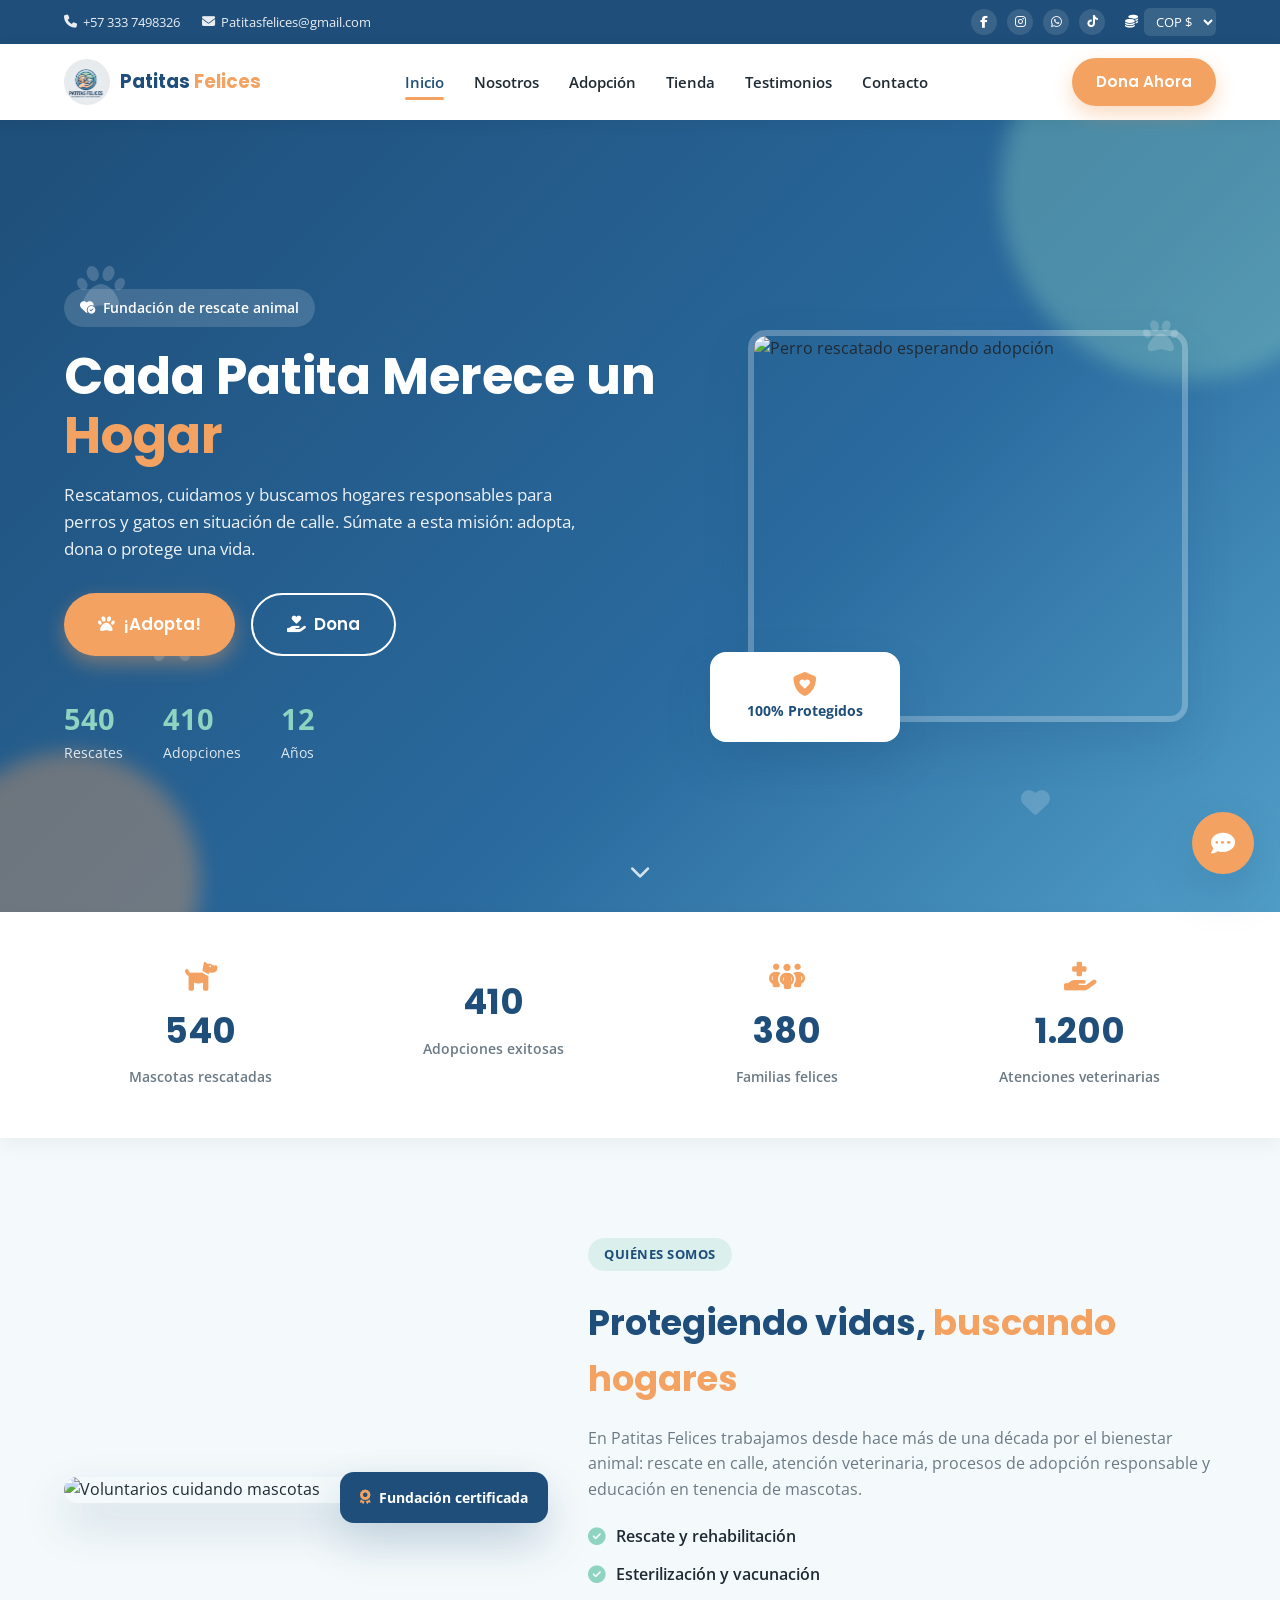
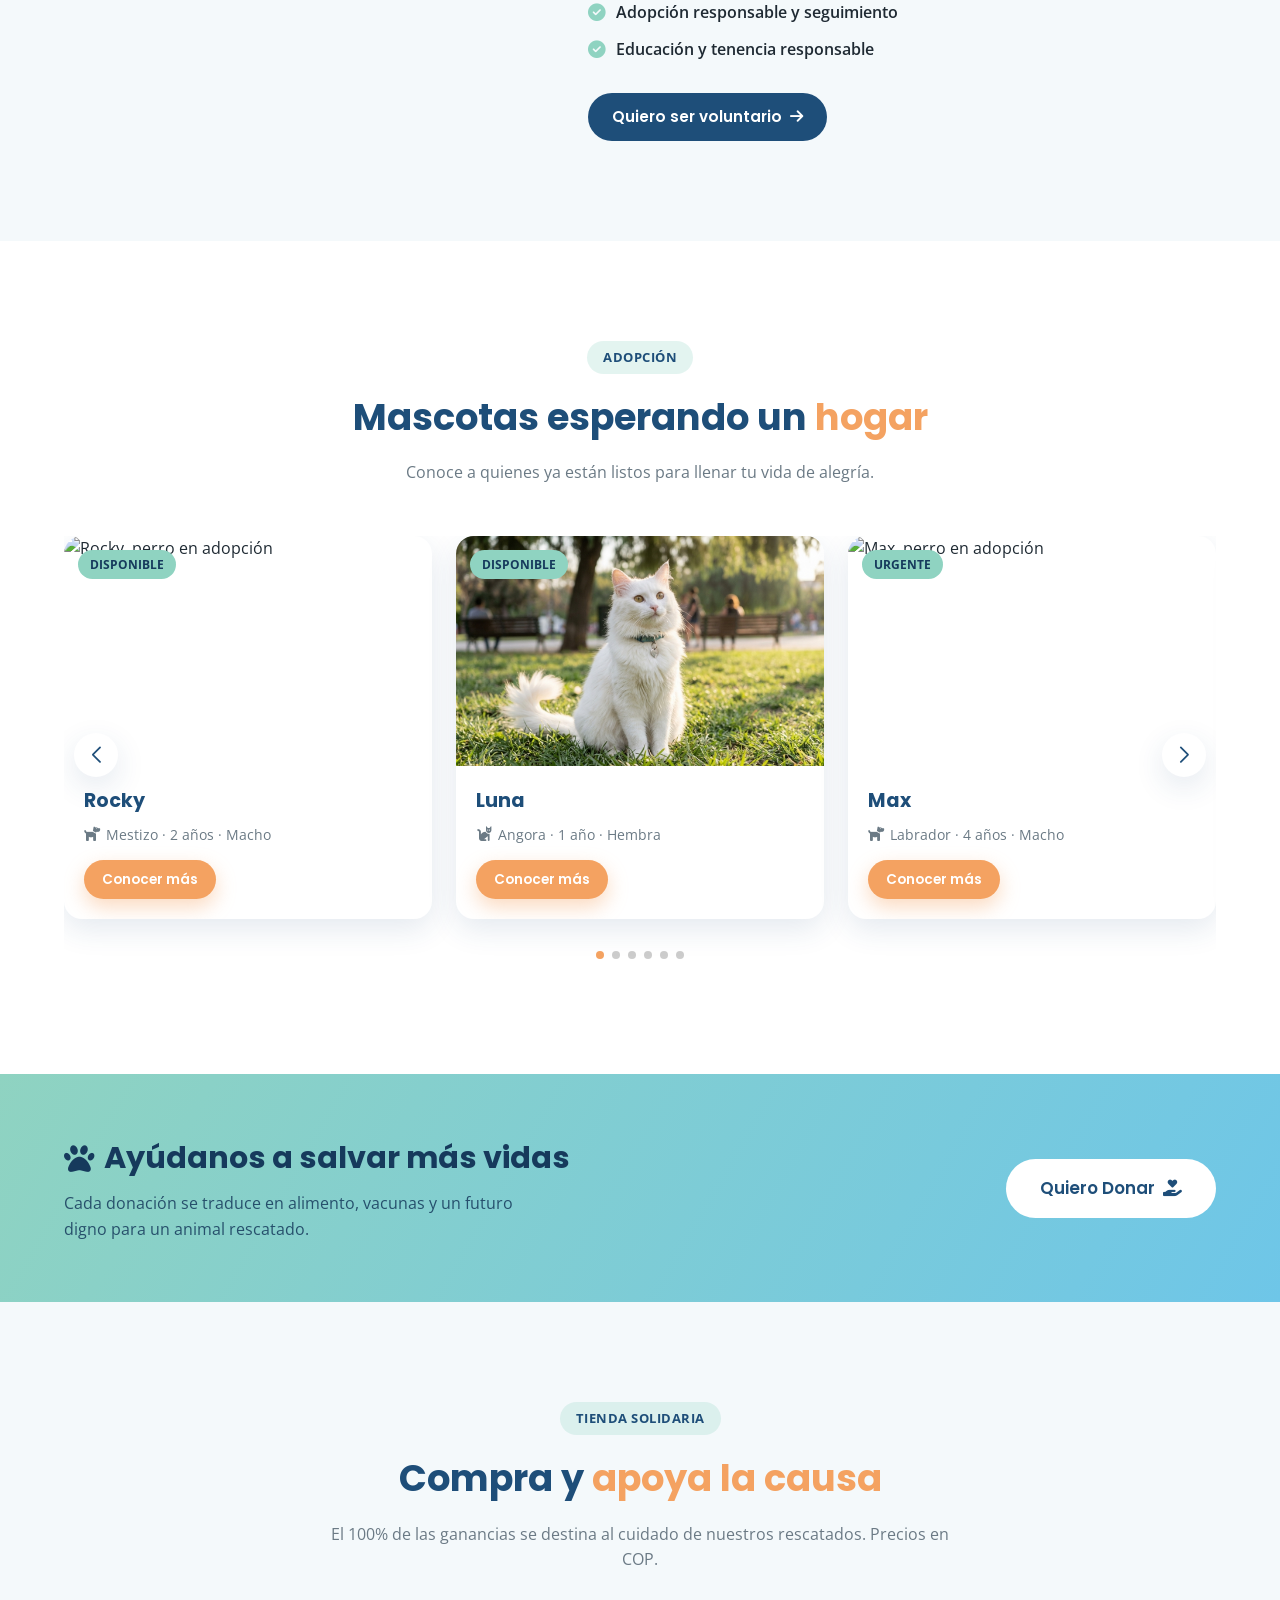
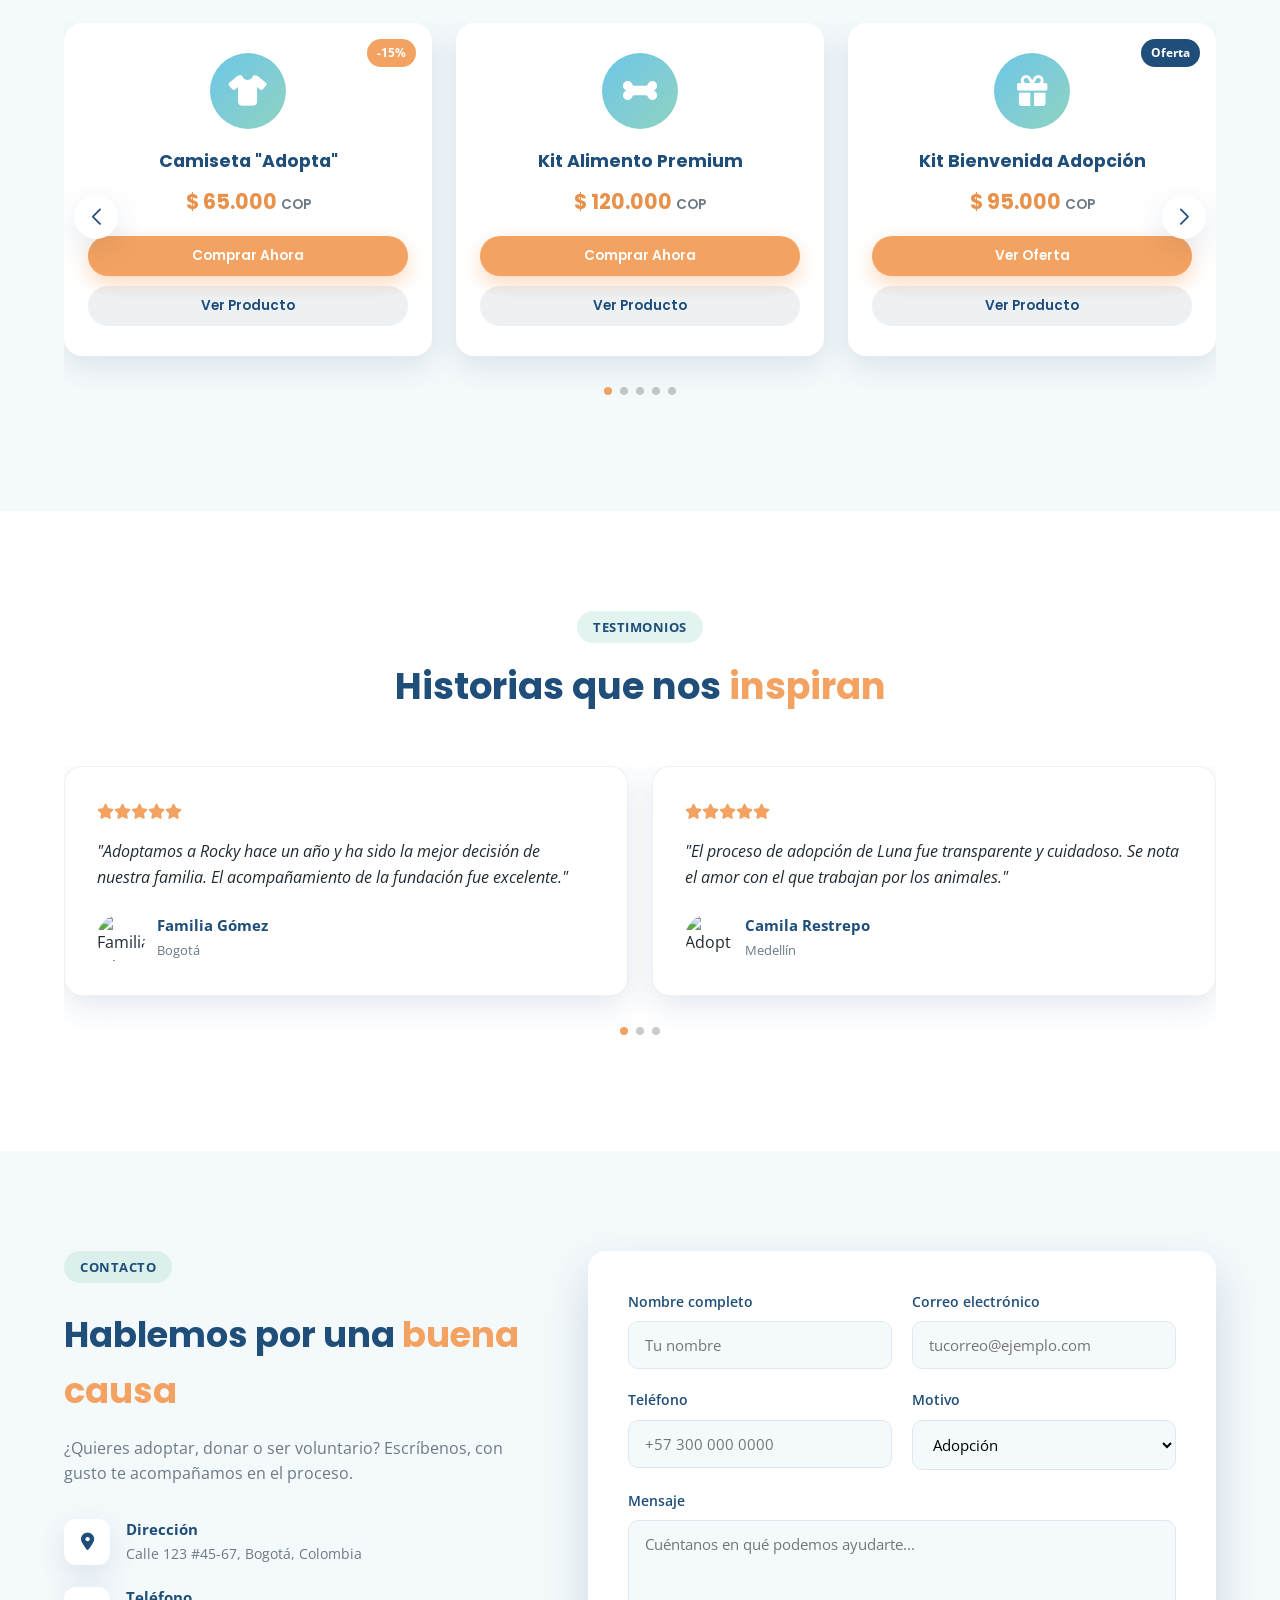
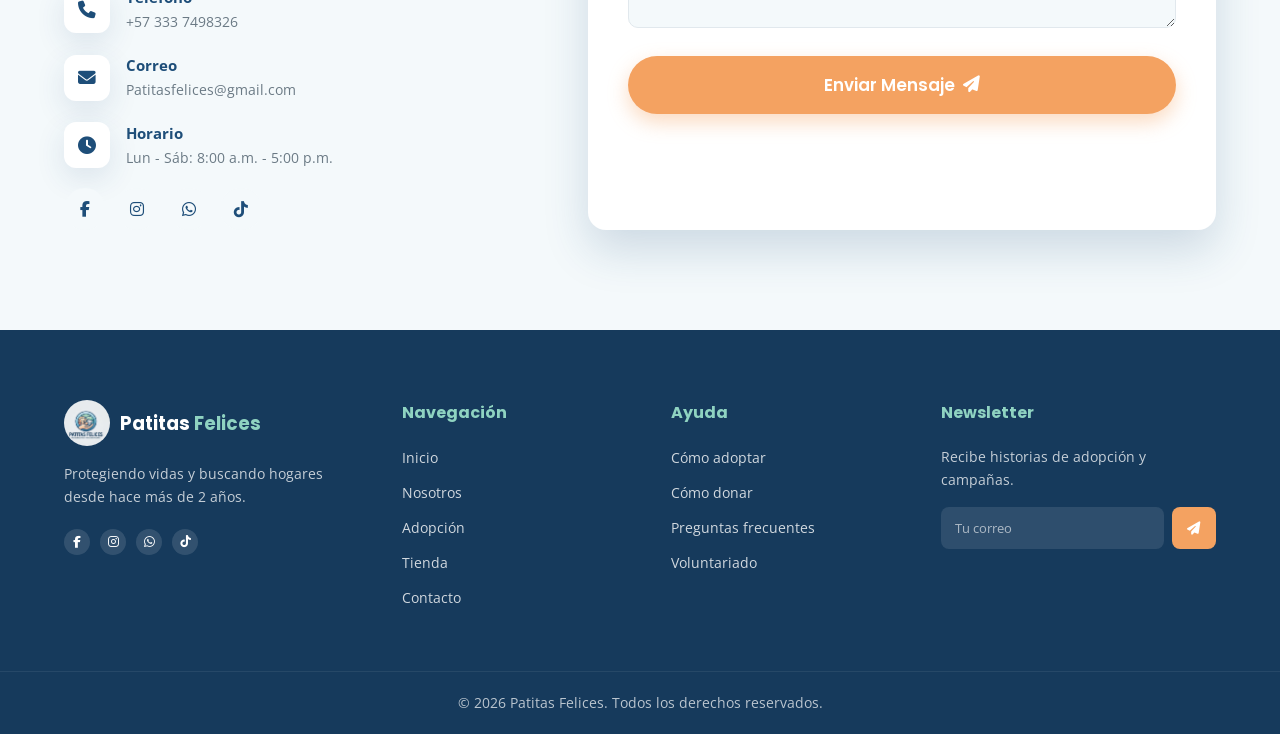
==== index.html @ 8d184034 "Arreglos index" ====
<!DOCTYPE html>
<html lang="es">
<head>
<meta charset="UTF-8">
<meta name="viewport" content="width=device-width, initial-scale=1.0">
<title>Patitas Felices | Protegiendo vidas y buscando hogares</title>
<meta name="description" content="Patitas Felices - Fundación de rescate y adopción de mascotas. Adopta, dona y apoya nuestra tienda solidaria.">
<meta name="theme-color" content="#1E4E79">
<link rel="icon" href="logo.jpg" type="image/jpeg">
<link rel="apple-touch-icon" href="logo.jpg">

<!-- Google Fonts -->
<link rel="preconnect" href="https://fonts.googleapis.com">
<link href="https://fonts.googleapis.com/css2?family=Poppins:wght@400;500;600;700;800&family=Open+Sans:wght@400;500;600;700&display=swap" rel="stylesheet">

<!-- Font Awesome (icons instead of emojis) -->
<link rel="stylesheet" href="https://cdnjs.cloudflare.com/ajax/libs/font-awesome/6.5.1/css/all.min.css">

<!-- AOS (scroll animations) -->
<link rel="stylesheet" href="https://cdnjs.cloudflare.com/ajax/libs/aos/2.3.4/aos.css">

<!-- Swiper (sliders) -->
<link rel="stylesheet" href="https://cdn.jsdelivr.net/npm/swiper@11/swiper-bundle.min.css">

<link rel="stylesheet" href="css/style.css">
</head>
<body>

<!-- Preloader -->
<div id="preloader">
  <div class="preloader-paw"><i class="fa-solid fa-paw"></i></div>
</div>

<!-- Top utility bar -->
<div class="topbar">
  <div class="container topbar-inner">
    <div class="topbar-contact">
      <a href="tel:+573001234567"><i class="fa-solid fa-phone"></i> +57 333 7498326</a>
      <a href="mailto:Patitasfelices@gmail.com"><i class="fa-solid fa-envelope"></i> Patitasfelices@gmail.com</a>
    </div>
    <div class="topbar-right">
      <div class="social-icons">
        <a href="#" aria-label="Facebook"><i class="fa-brands fa-facebook-f"></i></a>
        <a href="#" aria-label="Instagram"><i class="fa-brands fa-instagram"></i></a>
        <a href="#" aria-label="WhatsApp"><i class="fa-brands fa-whatsapp"></i></a>
        <a href="#" aria-label="TikTok"><i class="fa-brands fa-tiktok"></i></a>
      </div>
      <div class="currency-wrap">
        <i class="fa-solid fa-coins"></i>
        <select id="currencySelect" aria-label="Seleccionar moneda">
          <option value="COP">COP $</option>
          <option value="USD">USD $</option>
          <option value="EUR">EUR €</option>
        </select>
      </div>
    </div>
  </div>
</div>

<!-- Header / Navbar -->
<header class="header" id="header">
  <div class="container navbar">
    <a href="#inicio" class="brand">
      <img src="logo.jpg" alt="Patitas Felices" class="brand-logo">
      <span class="brand-name">Patitas <strong>Felices</strong></span>
    </a>

    <nav class="nav-menu" id="navMenu">
      <a href="#inicio" class="nav-link active" data-scroll>Inicio</a>
      <a href="#nosotros" class="nav-link" data-scroll>Nosotros</a>
      <a href="#adopcion" class="nav-link" data-scroll>Adopción</a>
      <a href="#tienda" class="nav-link" data-scroll>Tienda</a>
      <a href="#testimonios" class="nav-link" data-scroll>Testimonios</a>
      <a href="#contacto" class="nav-link" data-scroll>Contacto</a>
    </nav>

    <div class="nav-actions">
      <a href="#contacto" class="btn btn-cta">Dona Ahora</a>
      <button class="nav-toggle" id="navToggle" aria-label="Abrir menú">
        <i class="fa-solid fa-bars"></i>
      </button>
    </div>
  </div>
</header>

<!-- HERO -->
<section class="hero" id="inicio">
  <div class="hero-blob blob-1"></div>
  <div class="hero-blob blob-2"></div>
  <i class="fa-solid fa-paw float-icon fi-1"></i>
  <i class="fa-solid fa-bone float-icon fi-2"></i>
  <i class="fa-solid fa-paw float-icon fi-3"></i>
  <i class="fa-solid fa-heart float-icon fi-4"></i>

  <div class="container hero-grid">
    <div class="hero-text" data-aos="fade-right" data-aos-duration="900">
      <span class="eyebrow"><i class="fa-solid fa-heart-circle-check"></i> Fundación de rescate animal</span>
      <h1>Cada Patita Merece un <span class="text-accent">Hogar</span></h1>
      <p class="lead">Rescatamos, cuidamos y buscamos hogares responsables para perros y gatos en situación de calle. Súmate a esta misión: adopta, dona o protege una vida.</p>
      <div class="hero-actions">
        <a href="#adopcion" class="btn btn-cta btn-lg"><i class="fa-solid fa-paw"></i> ¡Adopta!</a>
        <a href="#contacto" class="btn btn-outline btn-lg"><i class="fa-solid fa-hand-holding-heart"></i> Dona</a>
      </div>
      <div class="hero-mini-stats">
        <div><strong data-count="540">0</strong><span>Rescates</span></div>
        <div><strong data-count="410">0</strong><span>Adopciones</span></div>
        <div><strong data-count="12">0</strong><span>Años</span></div>
      </div>
    </div>

    <div class="hero-visual" data-aos="fade-left" data-aos-duration="900">
      <div class="hero-card tilt-card">
        <img src="https://placedog.net/600/500?id=8" alt="Perro rescatado esperando adopción" loading="lazy">
      </div>
      <div class="floating-badge badge-flip">
        <div class="badge-flip-inner">
          <div class="badge-face badge-front">
            <i class="fa-solid fa-shield-heart"></i>
            <span>100% Protegidos</span>
          </div>
          <div class="badge-face badge-back">
            <span>Vacunados, esterilizados y con seguimiento post-adopción</span>
          </div>
        </div>
      </div>
    </div>
  </div>

  <a href="#nosotros" class="scroll-cue" data-scroll aria-label="Bajar">
    <i class="fa-solid fa-chevron-down"></i>
  </a>
</section>

<!-- STATS -->
<section class="stats-strip">
  <div class="container stats-grid">
    <div class="stat-item" data-aos="fade-up">
      <i class="fa-solid fa-dog"></i>
      <strong class="stat-number" data-target="540">0</strong>
      <span>Mascotas rescatadas</span>
    </div>
    <div class="stat-item" data-aos="fade-up" data-aos-delay="100">
      <i class="fa-solid fa-house-chimney-heart"></i>
      <strong class="stat-number" data-target="410">0</strong>
      <span>Adopciones exitosas</span>
    </div>
    <div class="stat-item" data-aos="fade-up" data-aos-delay="200">
      <i class="fa-solid fa-people-group"></i>
      <strong class="stat-number" data-target="380">0</strong>
      <span>Familias felices</span>
    </div>
    <div class="stat-item" data-aos="fade-up" data-aos-delay="300">
      <i class="fa-solid fa-hand-holding-medical"></i>
      <strong class="stat-number" data-target="1200">0</strong>
      <span>Atenciones veterinarias</span>
    </div>
  </div>
</section>

<!-- NOSOTROS -->
<section class="about" id="nosotros">
  <div class="container about-grid">
    <div class="about-visual" data-aos="zoom-in">
      <img src="https://placedog.net/560/620?id=15" alt="Voluntarios cuidando mascotas" loading="lazy">
      <div class="about-badge"><i class="fa-solid fa-award"></i> Fundación certificada</div>
    </div>
    <div class="about-text" data-aos="fade-left">
      <span class="section-tag">Quiénes somos</span>
      <h2>Protegiendo vidas, <span class="text-accent">buscando hogares</span></h2>
      <p>En Patitas Felices trabajamos desde hace más de una década por el bienestar animal: rescate en calle, atención veterinaria, procesos de adopción responsable y educación en tenencia de mascotas.</p>
      <ul class="about-list">
        <li><i class="fa-solid fa-circle-check"></i> Rescate y rehabilitación</li>
        <li><i class="fa-solid fa-circle-check"></i> Esterilización y vacunación</li>
        <li><i class="fa-solid fa-circle-check"></i> Adopción responsable y seguimiento</li>
        <li><i class="fa-solid fa-circle-check"></i> Educación y tenencia responsable</li>
      </ul>
      <a href="#contacto" class="btn btn-primary">Quiero ser voluntario <i class="fa-solid fa-arrow-right"></i></a>
    </div>
  </div>
</section>

<!-- ADOPCION SLIDER -->
<section class="adoption" id="adopcion">
  <div class="container">
    <div class="section-head" data-aos="fade-up">
      <span class="section-tag">Adopción</span>
      <h2>Mascotas esperando un <span class="text-accent">hogar</span></h2>
      <p>Conoce a quienes ya están listos para llenar tu vida de alegría.</p>
    </div>

    <div class="swiper pets-swiper" data-aos="fade-up" data-aos-delay="100">
      <div class="swiper-wrapper">

        <div class="swiper-slide">
          <div class="pet-card tilt-card">
            <img src="https://placedog.net/samples/38.jpg?641571" alt="Rocky, perro en adopción" loading="lazy">
            <span class="pet-tag">Disponible</span>
            <div class="pet-info">
              <h3>Rocky</h3>
              <p><i class="fa-solid fa-dog"></i> Mestizo · 2 años · Macho</p>
              <a href="#contacto" class="btn btn-cta btn-sm">Conocer más</a>
            </div>
          </div>
        </div>

        <div class="swiper-slide">
          <div class="pet-card tilt-card">
            <img src="gatica.png" alt="Luna, gata en adopción" loading="lazy">
            <span class="pet-tag">Disponible</span>
            <div class="pet-info">
              <h3>Luna</h3>
              <p><i class="fa-solid fa-cat"></i> Angora · 1 año · Hembra</p>
              <a href="#contacto" class="btn btn-cta btn-sm">Conocer más</a>
            </div>
          </div>
        </div>

        <div class="swiper-slide">
          <div class="pet-card tilt-card">
            <img src="https://placedog.net/420/320?id=6" alt="Max, perro en adopción" loading="lazy">
            <span class="pet-tag">Urgente</span>
            <div class="pet-info">
              <h3>Max</h3>
              <p><i class="fa-solid fa-dog"></i> Labrador · 4 años · Macho</p>
              <a href="#contacto" class="btn btn-cta btn-sm">Conocer más</a>
            </div>
          </div>
        </div>

        <div class="swiper-slide">
          <div class="pet-card tilt-card">
            <img src="https://placekitten.com/420/320?image=9" alt="Mimi, gata en adopción" loading="lazy">
            <span class="pet-tag">Disponible</span>
            <div class="pet-info">
              <h3>Mimi</h3>
              <p><i class="fa-solid fa-cat"></i> Siames · 3 años · Hembra</p>
              <a href="#contacto" class="btn btn-cta btn-sm">Conocer más</a>
            </div>
          </div>
        </div>

        <div class="swiper-slide">
          <div class="pet-card tilt-card">
            <img src="https://placedog.net/samples/36.jpg?812227" alt="Toby, perro en adopción" loading="lazy">
            <span class="pet-tag">Disponible</span>
            <div class="pet-info">
              <h3>Toby</h3>
              <p><i class="fa-solid fa-dog"></i> Mestizo · 1 año · Macho</p>
              <a href="#contacto" class="btn btn-cta btn-sm">Conocer más</a>
            </div>
          </div>
        </div>


        <div class="swiper-slide">
          <div class="pet-card tilt-card">
            <img src="luna.png" alt="Lola, perrita en adopción" loading="lazy">
            <span class="pet-tag">Disponible</span>
            <div class="pet-info">
              <h3>Lola</h3>
              <p><i class="fa-solid fa-dog"></i> Criolla · 4 meses · Hembra</p>
              <a href="#contacto" class="btn btn-cta btn-sm">Conocer más</a>
            </div>
          </div>
        </div>

      </div>
      <div class="swiper-pagination"></div>
      <div class="swiper-button-prev"></div>
      <div class="swiper-button-next"></div>
    </div>
  </div>
</section>

<!-- BANNER CTA -->
<section class="cta-banner" data-aos="zoom-in">
  <div class="container cta-banner-inner">
    <div>
      <h2><i class="fa-solid fa-paw"></i> Ayúdanos a salvar más vidas</h2>
      <p>Cada donación se traduce en alimento, vacunas y un futuro digno para un animal rescatado.</p>
    </div>
    <a href="#contacto" class="btn btn-white btn-lg">Quiero Donar <i class="fa-solid fa-hand-holding-heart"></i></a>
  </div>
</section>

<!-- TIENDA SOLIDARIA -->
<section class="shop" id="tienda">
  <div class="container">
    <div class="section-head" data-aos="fade-up">
      <span class="section-tag">Tienda solidaria</span>
      <h2>Compra y <span class="text-accent">apoya la causa</span></h2>
      <p>El 100% de las ganancias se destina al cuidado de nuestros rescatados. Precios en <span id="currencyLabel">COP</span>.</p>
    </div>

    <div class="swiper shop-swiper" data-aos="fade-up" data-aos-delay="100">
      <div class="swiper-wrapper">

        <div class="swiper-slide">
          <div class="product-card tilt-card">
            <span class="product-badge">-15%</span>
            <div class="product-icon"><i class="fa-solid fa-shirt"></i></div>
            <h3>Camiseta "Adopta"</h3>
            <p class="price"><span class="price-value" data-cop="65000">65.000</span> <span class="price-currency">COP</span></p>
            <div class="product-actions">
              <a href="#" class="btn btn-cta btn-sm">Comprar Ahora</a>
              <a href="#" class="btn btn-ghost btn-sm">Ver Producto</a>
            </div>
          </div>
        </div>

        <div class="swiper-slide">
          <div class="product-card tilt-card">
            <div class="product-icon"><i class="fa-solid fa-bone"></i></div>
            <h3>Kit Alimento Premium</h3>
            <p class="price"><span class="price-value" data-cop="120000">120.000</span> <span class="price-currency">COP</span></p>
            <div class="product-actions">
              <a href="#" class="btn btn-cta btn-sm">Comprar Ahora</a>
              <a href="#" class="btn btn-ghost btn-sm">Ver Producto</a>
            </div>
          </div>
        </div>

        <div class="swiper-slide">
          <div class="product-card tilt-card">
            <span class="product-badge offer">Oferta</span>
            <div class="product-icon"><i class="fa-solid fa-gift"></i></div>
            <h3>Kit Bienvenida Adopción</h3>
            <p class="price"><span class="price-value" data-cop="95000">95.000</span> <span class="price-currency">COP</span></p>
            <div class="product-actions">
              <a href="#" class="btn btn-cta btn-sm">Ver Oferta</a>
              <a href="#" class="btn btn-ghost btn-sm">Ver Producto</a>
            </div>
          </div>
        </div>

        <div class="swiper-slide">
          <div class="product-card tilt-card">
            <div class="product-icon"><i class="fa-solid fa-mug-hot"></i></div>
            <h3>Mug Patitas Felices</h3>
            <p class="price"><span class="price-value" data-cop="45000">45.000</span> <span class="price-currency">COP</span></p>
            <div class="product-actions">
              <a href="#" class="btn btn-cta btn-sm">Comprar Ahora</a>
              <a href="#" class="btn btn-ghost btn-sm">Ver Producto</a>
            </div>
          </div>
        </div>

        <div class="swiper-slide">
          <div class="product-card tilt-card">
            <span class="product-badge offer">Oferta</span>
            <div class="product-icon"><i class="fa-solid fa-house-medical"></i></div>
            <h3>Cama Ortopédica</h3>
            <p class="price"><span class="price-value" data-cop="150000">150.000</span> <span class="price-currency">COP</span></p>
            <div class="product-actions">
              <a href="#" class="btn btn-cta btn-sm">Ver Oferta</a>
              <a href="#" class="btn btn-ghost btn-sm">Ver Producto</a>
            </div>
          </div>
        </div>

      </div>
      <div class="swiper-pagination"></div>
      <div class="swiper-button-prev"></div>
      <div class="swiper-button-next"></div>
    </div>
  </div>
</section>

<!-- TESTIMONIOS -->
<section class="testimonials" id="testimonios">
  <div class="container">
    <div class="section-head" data-aos="fade-up">
      <span class="section-tag">Testimonios</span>
      <h2>Historias que nos <span class="text-accent">inspiran</span></h2>
    </div>

    <div class="swiper testimonials-swiper" data-aos="fade-up" data-aos-delay="100">
      <div class="swiper-wrapper">

        <div class="swiper-slide">
          <div class="testimonial-card">
            <div class="stars"><i class="fa-solid fa-star"></i><i class="fa-solid fa-star"></i><i class="fa-solid fa-star"></i><i class="fa-solid fa-star"></i><i class="fa-solid fa-star"></i></div>
            <p>"Adoptamos a Rocky hace un año y ha sido la mejor decisión de nuestra familia. El acompañamiento de la fundación fue excelente."</p>
            <div class="testimonial-author">
              <img src="https://placedog.net/80/80?id=20" alt="Familia adoptante">
              <div><strong>Familia Gómez</strong><span>Bogotá</span></div>
            </div>
          </div>
        </div>

        <div class="swiper-slide">
          <div class="testimonial-card">
            <div class="stars"><i class="fa-solid fa-star"></i><i class="fa-solid fa-star"></i><i class="fa-solid fa-star"></i><i class="fa-solid fa-star"></i><i class="fa-solid fa-star"></i></div>
            <p>"El proceso de adopción de Luna fue transparente y cuidadoso. Se nota el amor con el que trabajan por los animales."</p>
            <div class="testimonial-author">
              <img src="https://placekitten.com/80/80?image=5" alt="Adoptante">
              <div><strong>Camila Restrepo</strong><span>Medellín</span></div>
            </div>
          </div>
        </div>

        <div class="swiper-slide">
          <div class="testimonial-card">
            <div class="stars"><i class="fa-solid fa-star"></i><i class="fa-solid fa-star"></i><i class="fa-solid fa-star"></i><i class="fa-solid fa-star"></i><i class="fa-solid fa-star-half-stroke"></i></div>
            <p>"Como voluntario he visto de cerca el impacto de la fundación. Cada peso donado realmente llega a los animales."</p>
            <div class="testimonial-author">
              <img src="https://placedog.net/80/80?id=25" alt="Voluntario">
              <div><strong>Andrés Torres</strong><span>Cali</span></div>
            </div>
          </div>
        </div>

      </div>
      <div class="swiper-pagination"></div>
    </div>
  </div>
</section>

<!-- CONTACTO -->
<section class="contact" id="contacto">
  <div class="container contact-grid">
    <div class="contact-info" data-aos="fade-right">
      <span class="section-tag">Contacto</span>
      <h2>Hablemos por una <span class="text-accent">buena causa</span></h2>
      <p>¿Quieres adoptar, donar o ser voluntario? Escríbenos, con gusto te acompañamos en el proceso.</p>

      <div class="info-card"><i class="fa-solid fa-location-dot"></i><div><strong>Dirección</strong><span>Calle 123 #45-67, Bogotá, Colombia</span></div></div>
      <div class="info-card"><i class="fa-solid fa-phone"></i><div><strong>Teléfono</strong><span>+57 333 7498326 </span></div></div>
      <div class="info-card"><i class="fa-solid fa-envelope"></i><div><strong>Correo</strong><span>Patitasfelices@gmail.com</span></div></div>
      <div class="info-card"><i class="fa-solid fa-clock"></i><div><strong>Horario</strong><span>Lun - Sáb: 8:00 a.m. - 5:00 p.m.</span></div></div>

      <div class="social-icons big">
        <a href="#" aria-label="Facebook"><i class="fa-brands fa-facebook-f"></i></a>
        <a href="#" aria-label="Instagram"><i class="fa-brands fa-instagram"></i></a>
        <a href="#" aria-label="WhatsApp"><i class="fa-brands fa-whatsapp"></i></a>
        <a href="#" aria-label="TikTok"><i class="fa-brands fa-tiktok"></i></a>
      </div>
    </div>

    <form class="contact-form" id="contactForm" data-aos="fade-left" novalidate>
      <div class="form-row">
        <div class="form-group">
          <label for="name">Nombre completo</label>
          <input type="text" id="name" name="name" required placeholder="Tu nombre">
        </div>
        <div class="form-group">
          <label for="email">Correo electrónico</label>
          <input type="email" id="email" name="email" required placeholder="tucorreo@ejemplo.com">
        </div>
      </div>
      <div class="form-row">
        <div class="form-group">
          <label for="phone">Teléfono</label>
          <input type="tel" id="phone" name="phone" placeholder="+57 300 000 0000">
        </div>
        <div class="form-group">
          <label for="subject">Motivo</label>
          <select id="subject" name="subject">
            <option value="adopcion">Adopción</option>
            <option value="donacion">Donación</option>
            <option value="voluntariado">Voluntariado</option>
            <option value="tienda">Tienda solidaria</option>
            <option value="otro">Otro</option>
          </select>
        </div>
      </div>
      <div class="form-group">
        <label for="message">Mensaje</label>
        <textarea id="message" name="message" rows="4" required placeholder="Cuéntanos en qué podemos ayudarte..."></textarea>
      </div>
      <button type="submit" class="btn btn-cta btn-lg btn-block">
        <span class="btn-text">Enviar Mensaje</span>
        <i class="fa-solid fa-paper-plane"></i>
      </button>
      <div class="form-success" id="formSuccess">
        <i class="fa-solid fa-circle-check"></i> ¡Gracias! Tu mensaje fue enviado, te contactaremos pronto.
      </div>
    </form>
  </div>
</section>

<!-- FOOTER -->
<footer class="footer">
  <div class="container footer-grid">
    <div class="footer-brand">
      <a href="#inicio" class="brand">
        <img src="logo.jpg" alt="Patitas Felices" class="brand-logo">
        <span class="brand-name">Patitas <strong>Felices</strong></span>
      </a>
      <p>Protegiendo vidas y buscando hogares desde hace más de 2 años.</p>
      <div class="social-icons">
  <a href="https://www.facebook.com/TU_USUARIO" target="_blank" aria-label="Facebook">
    <i class="fa-brands fa-facebook-f"></i>
  </a>

  <a href="https://www.instagram.com/TU_USUARIO" target="_blank" aria-label="Instagram">
    <i class="fa-brands fa-instagram"></i>
  </a>

  <a href="https://wa.me/573337498326" target="_blank" aria-label="WhatsApp">
    <i class="fa-brands fa-whatsapp"></i>
  </a>

  <a href="https://www.tiktok.com/@TU_USUARIO" target="_blank" aria-label="TikTok">
    <i class="fa-brands fa-tiktok"></i>
  </a>
</div>
    </div>

    <div class="footer-col">
      <h4>Navegación</h4>
      <a href="#inicio" data-scroll>Inicio</a>
      <a href="#nosotros" data-scroll>Nosotros</a>
      <a href="#adopcion" data-scroll>Adopción</a>
      <a href="#tienda" data-scroll>Tienda</a>
      <a href="#contacto" data-scroll>Contacto</a>
    </div>

    <div class="footer-col">
      <h4>Ayuda</h4>
      <a href="#">Cómo adoptar</a>
      <a href="#">Cómo donar</a>
      <a href="#">Preguntas frecuentes</a>
      <a href="#">Voluntariado</a>
    </div>

    <div class="footer-col newsletter">
      <h4>Newsletter</h4>
      <p>Recibe historias de adopción y campañas.</p>
      <form class="newsletter-form" id="newsletterForm">
        <input type="email" placeholder="Tu correo" required aria-label="Correo para newsletter">
        <button type="submit" aria-label="Suscribirse"><i class="fa-solid fa-paper-plane"></i></button>
      </form>
    </div>
  </div>
  <div class="footer-bottom">
    <p>&copy; <span id="year"></span> Patitas Felices. Todos los derechos reservados.</p>
  </div>
</footer>

<!-- BACK TO TOP -->
<button id="backToTop" aria-label="Volver arriba"><i class="fa-solid fa-arrow-up"></i></button>

<!-- CHATBOT -->
<div class="chatbot">
  <button class="chat-toggle" id="chatToggle" aria-label="Abrir chat">
    <i class="fa-solid fa-comment-dots"></i>
  </button>
  <div class="chat-window" id="chatWindow">
    <div class="chat-header">
      <div class="chat-header-title">
        <i class="fa-solid fa-paw"></i>
        <div><strong>Asistente Patitas</strong><span>En línea</span></div>
      </div>
      <button id="chatClose" aria-label="Cerrar chat"><i class="fa-solid fa-xmark"></i></button>
    </div>
    <div class="chat-body" id="chatBody"></div>
    <div class="chat-quick-replies" id="chatQuickReplies"></div>
  </div>
</div>

<script src="https://cdnjs.cloudflare.com/ajax/libs/aos/2.3.4/aos.js"></script>
<script src="https://cdn.jsdelivr.net/npm/swiper@11/swiper-bundle.min.js"></script>
<script src="https://cdnjs.cloudflare.com/ajax/libs/vanilla-tilt/1.8.1/vanilla-tilt.min.js"></script>
<script src="js/main.js"></script>
</body>
</html>
---- css/style.css ----
/* ============ VARIABLES ============ */
:root {
  --dark-blue: #1E4E79;
  --dark-blue-2: #163a5c;
  --light-blue: #6EC6E8;
  --mint: #8FD3C1;
  --orange: #F4A261;
  --orange-2: #e8914a;
  --white: #FFFFFF;
  --ink: #1f2a33;
  --gray: #6b7a85;
  --bg-soft: #f4f9fb;

  --font-heading: 'Poppins', sans-serif;
  --font-body: 'Open Sans', sans-serif;

  --radius: 18px;
  --shadow: 0 10px 30px rgba(30, 78, 121, 0.12);
  --shadow-lg: 0 20px 45px rgba(30, 78, 121, 0.18);
  --transition: all 0.35s cubic-bezier(.4,0,.2,1);
}

/* ============ RESET ============ */
* { margin: 0; padding: 0; box-sizing: border-box; }
html { scroll-behavior: smooth; }
body {
  font-family: var(--font-body);
  color: var(--ink);
  background: var(--white);
  overflow-x: hidden;
  line-height: 1.6;
}
h1, h2, h3, h4, .brand-name, .btn {
  font-family: var(--font-heading);
  font-weight: 700;
}
img { max-width: 100%; display: block; }
a { text-decoration: none; color: inherit; }
ul { list-style: none; }
button { font-family: inherit; cursor: pointer; border: none; background: none; }
input, select, textarea { font-family: var(--font-body); }
.container {
  width: 100%;
  max-width: 1200px;
  margin: 0 auto;
  padding: 0 24px;
}
.text-accent { color: var(--orange); }

/* ============ PRELOADER ============ */
#preloader {
  position: fixed; inset: 0; background: var(--dark-blue);
  display: flex; align-items: center; justify-content: center;
  z-index: 9999; transition: opacity 0.5s ease, visibility 0.5s ease;
}
#preloader.hidden { opacity: 0; visibility: hidden; }
.preloader-paw {
  font-size: 3rem; color: var(--mint);
  animation: pawPulse 1s ease-in-out infinite;
}
@keyframes pawPulse {
  0%, 100% { transform: scale(1) rotate(0deg); opacity: 0.7; }
  50% { transform: scale(1.3) rotate(15deg); opacity: 1; }
}

/* ============ BUTTONS ============ */
.btn {
  display: inline-flex; align-items: center; justify-content: center; gap: 8px;
  padding: 12px 24px; border-radius: 50px; font-size: 0.95rem; font-weight: 600;
  transition: var(--transition); white-space: nowrap; cursor: pointer;
}
.btn-cta { background: var(--orange); color: var(--white); box-shadow: 0 8px 20px rgba(244,162,97,0.4); }
.btn-cta:hover { background: var(--orange-2); transform: translateY(-3px); box-shadow: 0 12px 25px rgba(244,162,97,0.5); }
.btn-outline { border: 2px solid var(--white); color: var(--white); }
.btn-outline:hover { background: var(--white); color: var(--dark-blue); transform: translateY(-3px); }
.btn-primary { background: var(--dark-blue); color: var(--white); }
.btn-primary:hover { background: var(--dark-blue-2); transform: translateY(-3px); }
.btn-ghost { background: rgba(30,78,121,0.08); color: var(--dark-blue); }
.btn-ghost:hover { background: rgba(30,78,121,0.15); }
.btn-white { background: var(--white); color: var(--dark-blue); }
.btn-white:hover { transform: translateY(-3px); box-shadow: var(--shadow-lg); }
.btn-lg { padding: 16px 34px; font-size: 1.05rem; }
.btn-sm { padding: 9px 18px; font-size: 0.85rem; }
.btn-block { width: 100%; }

/* ============ TOPBAR ============ */
.topbar { background: var(--dark-blue); color: var(--white); font-size: 0.82rem; }
.topbar-inner { display: flex; justify-content: space-between; align-items: center; padding: 8px 24px; }
.topbar-contact { display: flex; gap: 22px; }
.topbar-contact a { display: flex; align-items: center; gap: 6px; opacity: 0.9; transition: var(--transition); }
.topbar-contact a:hover { color: var(--mint); opacity: 1; }
.topbar-right { display: flex; align-items: center; gap: 20px; }
.social-icons { display: flex; gap: 10px; }
.social-icons a {
  width: 26px; height: 26px; display: flex; align-items: center; justify-content: center;
  background: rgba(255,255,255,0.12); border-radius: 50%; transition: var(--transition); font-size: 0.75rem;
}
.social-icons a:hover { background: var(--mint); color: var(--dark-blue); transform: translateY(-2px); }
.social-icons.big a { width: 42px; height: 42px; font-size: 1rem; background: var(--bg-soft); color: var(--dark-blue); }
.social-icons.big a:hover { background: var(--mint); color: var(--white); }
.currency-wrap { display: flex; align-items: center; gap: 6px; }
.currency-wrap select {
  background: rgba(255,255,255,0.12); color: var(--white); border: none; border-radius: 6px;
  padding: 4px 8px; font-size: 0.8rem; outline: none;
}
.currency-wrap select option { color: var(--ink); }

/* ============ HEADER ============ */
.header {
  position: sticky; top: 0; z-index: 500; background: var(--white);
  box-shadow: 0 2px 15px rgba(0,0,0,0.06); transition: var(--transition);
}
.navbar { display: flex; align-items: center; justify-content: space-between; padding: 14px 24px; transition: var(--transition); }
.brand { display: flex; align-items: center; gap: 10px; }
.brand-logo { width: 46px; height: 46px; border-radius: 50%; object-fit: cover; transition: var(--transition); }
.brand-name { font-size: 1.15rem; color: var(--dark-blue); }
.brand-name strong { color: var(--orange); }
.nav-menu { display: flex; gap: 30px; }
.nav-link { font-weight: 600; font-size: 0.95rem; color: var(--ink); position: relative; padding: 6px 0; }
.nav-link::after {
  content: ''; position: absolute; left: 0; bottom: 0; width: 0; height: 3px;
  background: var(--orange); border-radius: 3px; transition: var(--transition);
}
.nav-link:hover, .nav-link.active { color: var(--dark-blue); }
.nav-link:hover::after, .nav-link.active::after { width: 100%; }
.nav-actions { display: flex; align-items: center; gap: 16px; }
.nav-toggle { display: none; font-size: 1.4rem; color: var(--dark-blue); }
.header.scrolled .navbar { padding: 8px 24px; }
.header.scrolled .brand-logo { width: 38px; height: 38px; }

/* ============ HERO ============ */
.hero {
  position: relative; overflow: hidden;
  background: linear-gradient(135deg, var(--dark-blue) 0%, #2a6a9e 60%, var(--light-blue) 130%);
  padding: 90px 0 70px; min-height: 88vh; display: flex; align-items: center;
}
.hero-blob { position: absolute; border-radius: 50%; filter: blur(10px); opacity: 0.35; }
.blob-1 { width: 380px; height: 380px; background: var(--mint); top: -120px; right: -100px; animation: floatSlow 9s ease-in-out infinite; }
.blob-2 { width: 260px; height: 260px; background: var(--orange); bottom: -100px; left: -60px; animation: floatSlow 11s ease-in-out infinite reverse; }
@keyframes floatSlow { 0%,100% { transform: translateY(0) scale(1); } 50% { transform: translateY(-30px) scale(1.08); } }

.float-icon { position: absolute; color: rgba(255,255,255,0.18); font-size: 2.5rem; animation: drift 6s ease-in-out infinite; }
.fi-1 { top: 18%; left: 6%; font-size: 3rem; animation-delay: 0s; }
.fi-2 { top: 65%; left: 12%; font-size: 2rem; animation-delay: 1.2s; }
.fi-3 { top: 25%; right: 8%; font-size: 2.2rem; animation-delay: 2s; }
.fi-4 { bottom: 12%; right: 18%; font-size: 1.8rem; animation-delay: 0.6s; }
@keyframes drift { 0%,100% { transform: translateY(0) rotate(0deg); } 50% { transform: translateY(-22px) rotate(12deg); } }

.hero-grid { position: relative; z-index: 2; display: grid; grid-template-columns: 1.1fr 0.9fr; gap: 50px; align-items: center; }
.hero-text { color: var(--white); }
.eyebrow {
  display: inline-flex; align-items: center; gap: 8px; background: rgba(255,255,255,0.15);
  padding: 8px 16px; border-radius: 50px; font-size: 0.85rem; font-weight: 600; margin-bottom: 20px;
}
.hero-text h1 { font-size: 3.2rem; line-height: 1.15; margin-bottom: 18px; }
.hero-text .lead { font-size: 1.05rem; opacity: 0.92; max-width: 520px; margin-bottom: 30px; }
.hero-actions { display: flex; gap: 16px; margin-bottom: 40px; flex-wrap: wrap; }
.hero-mini-stats { display: flex; gap: 40px; }
.hero-mini-stats div { display: flex; flex-direction: column; }
.hero-mini-stats strong { font-size: 1.8rem; color: var(--mint); }
.hero-mini-stats span { font-size: 0.85rem; opacity: 0.85; }

.hero-visual { position: relative; display: flex; justify-content: center; }
.hero-card { width: 100%; max-width: 440px; border-radius: var(--radius); overflow: hidden; box-shadow: var(--shadow-lg); border: 6px solid rgba(255,255,255,0.25); }
.hero-card img { height: 380px; object-fit: cover; }

.floating-badge { position: absolute; bottom: -20px; left: -10px; perspective: 800px; }
.badge-flip { width: 190px; height: 90px; }
.badge-flip-inner {
  position: relative; width: 100%; height: 100%; transition: transform 0.7s;
  transform-style: preserve-3d; animation: badgeIntro 1s ease;
}
.badge-flip:hover .badge-flip-inner { transform: rotateY(180deg); }
.badge-face {
  position: absolute; inset: 0; backface-visibility: hidden; border-radius: 16px;
  background: var(--white); box-shadow: var(--shadow-lg); display: flex; flex-direction: column;
  align-items: center; justify-content: center; text-align: center; padding: 10px; gap: 4px;
}
.badge-front i { font-size: 1.5rem; color: var(--orange); }
.badge-front span { font-weight: 700; color: var(--dark-blue); font-size: 0.85rem; }
.badge-back { transform: rotateY(180deg); background: var(--mint); color: var(--dark-blue-2); font-size: 0.78rem; font-weight: 600; }

.scroll-cue {
  position: absolute; bottom: 24px; left: 50%; transform: translateX(-50%);
  color: var(--white); font-size: 1.3rem; opacity: 0.8; animation: bounce 1.8s infinite; z-index: 2;
}
@keyframes bounce { 0%,100% { transform: translate(-50%, 0); } 50% { transform: translate(-50%, 10px); } }

/* ============ STATS STRIP ============ */
.stats-strip { background: var(--white); padding: 50px 0; box-shadow: 0 6px 20px rgba(0,0,0,0.05); position: relative; z-index: 3; }
.stats-grid { display: grid; grid-template-columns: repeat(4, 1fr); gap: 20px; text-align: center; }
.stat-item { display: flex; flex-direction: column; align-items: center; gap: 6px; }
.stat-item i { font-size: 1.8rem; color: var(--orange); margin-bottom: 6px; }
.stat-number { font-size: 2.2rem; color: var(--dark-blue); font-family: var(--font-heading); }
.stat-item span { color: var(--gray); font-size: 0.9rem; font-weight: 600; }

/* ============ SECTION HEAD ============ */
.section-head { text-align: center; max-width: 640px; margin: 0 auto 50px; }
.section-tag {
  display: inline-block; background: rgba(143,211,193,0.25); color: var(--dark-blue);
  padding: 6px 16px; border-radius: 50px; font-weight: 700; font-size: 0.8rem; letter-spacing: 0.5px;
  text-transform: uppercase; margin-bottom: 14px;
}
.section-head h2 { font-size: 2.3rem; color: var(--dark-blue); margin-bottom: 14px; }
.section-head p { color: var(--gray); }

/* ============ ABOUT ============ */
.about { padding: 100px 0; background: var(--bg-soft); }
.about-grid { display: grid; grid-template-columns: 0.85fr 1.15fr; gap: 60px; align-items: center; }
.about-visual { position: relative; }
.about-visual img { border-radius: var(--radius); box-shadow: var(--shadow-lg); }
.about-badge {
  position: absolute; bottom: -20px; right: -20px; background: var(--dark-blue); color: var(--white);
  padding: 14px 20px; border-radius: 14px; font-weight: 700; font-size: 0.9rem; box-shadow: var(--shadow-lg);
  display: flex; align-items: center; gap: 8px;
}
.about-badge i { color: var(--orange); }
.about-text h2 { font-size: 2.2rem; color: var(--dark-blue); margin: 10px 0 18px; }
.about-text p { color: var(--gray); margin-bottom: 22px; }
.about-list { margin-bottom: 30px; }
.about-list li { display: flex; align-items: center; gap: 10px; margin-bottom: 12px; font-weight: 600; color: var(--ink); }
.about-list i { color: var(--mint); font-size: 1.1rem; }

/* ============ SWIPER COMMON ============ */
.swiper { padding-bottom: 55px; }
.swiper-button-next, .swiper-button-prev {
  color: var(--dark-blue); background: var(--white); width: 44px; height: 44px; border-radius: 50%;
  box-shadow: var(--shadow); transition: var(--transition);
}
.swiper-button-next:hover, .swiper-button-prev:hover { background: var(--orange); color: var(--white); }
.swiper-button-next::after, .swiper-button-prev::after { font-size: 1rem; font-weight: 700; }
.swiper-pagination-bullet-active { background: var(--orange) !important; }

/* ============ ADOPTION ============ */
.adoption { padding: 100px 0; }
.pet-card {
  background: var(--white); border-radius: var(--radius); overflow: hidden; box-shadow: var(--shadow);
  position: relative; transition: var(--transition); transform-style: preserve-3d;
}
.pet-card:hover { box-shadow: var(--shadow-lg); }
.pet-card img { height: 230px; object-fit: cover; width: 100%; }
.pet-tag {
  position: absolute; top: 14px; left: 14px; background: var(--mint); color: var(--dark-blue-2);
  font-size: 0.75rem; font-weight: 700; padding: 5px 12px; border-radius: 50px; text-transform: uppercase;
}
.pet-info { padding: 20px; }
.pet-info h3 { color: var(--dark-blue); font-size: 1.2rem; margin-bottom: 6px; }
.pet-info p { color: var(--gray); font-size: 0.9rem; margin-bottom: 14px; display: flex; align-items: center; gap: 6px; }

/* ============ CTA BANNER ============ */
.cta-banner { background: linear-gradient(120deg, var(--mint), var(--light-blue)); padding: 60px 0; }
.cta-banner-inner { display: flex; align-items: center; justify-content: space-between; gap: 30px; flex-wrap: wrap; }
.cta-banner h2 { color: var(--dark-blue-2); font-size: 1.9rem; margin-bottom: 8px; display: flex; align-items: center; gap: 10px; }
.cta-banner p { color: var(--dark-blue-2); opacity: 0.85; max-width: 480px; }

/* ============ SHOP ============ */
.shop { padding: 100px 0; background: var(--bg-soft); }
.product-card {
  background: var(--white); border-radius: var(--radius); box-shadow: var(--shadow); padding: 30px 24px;
  text-align: center; position: relative; transition: var(--transition); transform-style: preserve-3d;
}
.product-card:hover { box-shadow: var(--shadow-lg); }
.product-badge {
  position: absolute; top: 16px; right: 16px; background: var(--orange); color: var(--white);
  font-size: 0.72rem; font-weight: 700; padding: 5px 10px; border-radius: 50px;
}
.product-badge.offer { background: var(--dark-blue); }
.product-icon {
  width: 76px; height: 76px; margin: 0 auto 18px; border-radius: 50%;
  background: linear-gradient(135deg, var(--light-blue), var(--mint));
  display: flex; align-items: center; justify-content: center; font-size: 1.9rem; color: var(--white);
}
.product-card h3 { color: var(--dark-blue); font-size: 1.1rem; margin-bottom: 10px; }
.price { margin-bottom: 18px; font-family: var(--font-heading); }
.price-value { font-size: 1.3rem; font-weight: 700; color: var(--orange-2); }
.price-currency { font-size: 0.85rem; color: var(--gray); font-weight: 600; }
.product-actions { display: flex; flex-direction: column; gap: 10px; }

/* ============ TESTIMONIALS ============ */
.testimonials { padding: 100px 0; }
.testimonial-card {
  background: var(--white); border: 1px solid rgba(30,78,121,0.08); border-radius: var(--radius);
  padding: 32px; box-shadow: var(--shadow); height: 100%;
}
.stars { color: var(--orange); margin-bottom: 16px; font-size: 0.95rem; }
.testimonial-card p { color: var(--ink); font-style: italic; margin-bottom: 22px; }
.testimonial-author { display: flex; align-items: center; gap: 12px; }
.testimonial-author img { width: 48px; height: 48px; border-radius: 50%; object-fit: cover; }
.testimonial-author strong { display: block; color: var(--dark-blue); font-size: 0.95rem; }
.testimonial-author span { font-size: 0.8rem; color: var(--gray); }

/* ============ CONTACT ============ */
.contact { padding: 100px 0; background: var(--bg-soft); }
.contact-grid { display: grid; grid-template-columns: 0.85fr 1.15fr; gap: 60px; }
.contact-info h2 { font-size: 2.2rem; color: var(--dark-blue); margin: 10px 0 16px; }
.contact-info > p { color: var(--gray); margin-bottom: 30px; }
.info-card { display: flex; align-items: center; gap: 16px; margin-bottom: 18px; }
.info-card i {
  width: 46px; height: 46px; flex-shrink: 0; background: var(--white); color: var(--dark-blue);
  border-radius: 12px; display: flex; align-items: center; justify-content: center; box-shadow: var(--shadow); font-size: 1.1rem;
}
.info-card strong { display: block; color: var(--dark-blue); font-size: 0.95rem; }
.info-card span { color: var(--gray); font-size: 0.88rem; }

.contact-form { background: var(--white); padding: 40px; border-radius: var(--radius); box-shadow: var(--shadow-lg); }
.form-row { display: grid; grid-template-columns: 1fr 1fr; gap: 20px; }
.form-group { margin-bottom: 20px; }
.form-group label { display: block; margin-bottom: 8px; font-weight: 600; font-size: 0.88rem; color: var(--dark-blue); }
.form-group input, .form-group select, .form-group textarea {
  width: 100%; padding: 13px 16px; border: 1.5px solid #e1e8ed; border-radius: 10px; font-size: 0.92rem;
  transition: var(--transition); background: var(--bg-soft);
}
.form-group input:focus, .form-group select:focus, .form-group textarea:focus {
  outline: none; border-color: var(--light-blue); box-shadow: 0 0 0 4px rgba(110,198,232,0.2); background: var(--white);
}
.form-success {
  display: none; align-items: center; gap: 10px; margin-top: 16px; padding: 14px 18px; border-radius: 10px;
  background: rgba(143,211,193,0.25); color: var(--dark-blue-2); font-weight: 600; font-size: 0.9rem;
}
.form-success.show { display: flex; animation: fadeInUp 0.4s ease; }
@keyframes fadeInUp { from { opacity: 0; transform: translateY(10px); } to { opacity: 1; transform: translateY(0); } }

/* ============ FOOTER ============ */
.footer { background: var(--dark-blue-2); color: var(--white); padding: 70px 0 0; }
.footer-grid { display: grid; grid-template-columns: 1.3fr 1fr 1fr 1.2fr; gap: 40px; padding-bottom: 50px; }
.footer-brand p { opacity: 0.75; margin: 16px 0 20px; font-size: 0.9rem; }
.footer .brand-name { color: var(--white); }
.footer .brand-name strong { color: var(--mint); }
.footer-col h4 { font-size: 1rem; margin-bottom: 20px; color: var(--mint); }
.footer-col a { display: block; opacity: 0.8; margin-bottom: 12px; font-size: 0.9rem; transition: var(--transition); }
.footer-col a:hover { opacity: 1; color: var(--orange); padding-left: 4px; }
.newsletter p { opacity: 0.75; font-size: 0.88rem; margin-bottom: 16px; }
.newsletter-form { display: flex; gap: 8px; }
.newsletter-form input {
  flex: 1; padding: 12px 14px; border: none; border-radius: 8px; background: rgba(255,255,255,0.1); color: var(--white);
}
.newsletter-form input::placeholder { color: rgba(255,255,255,0.6); }
.newsletter-form button {
  background: var(--orange); color: var(--white); width: 44px; border-radius: 8px; transition: var(--transition);
}
.newsletter-form button:hover { background: var(--orange-2); }
.footer-bottom {
  border-top: 1px solid rgba(255,255,255,0.1); text-align: center; padding: 20px 0; font-size: 0.85rem; opacity: 0.7;
}

/* ============ BACK TO TOP ============ */
#backToTop {
  position: fixed; bottom: 26px; left: 26px; width: 46px; height: 46px; border-radius: 50%;
  background: var(--dark-blue); color: var(--white); font-size: 1.1rem; box-shadow: var(--shadow-lg);
  display: flex; align-items: center; justify-content: center; opacity: 0; visibility: hidden; transform: translateY(20px);
  transition: var(--transition); z-index: 400;
}
#backToTop.show { opacity: 1; visibility: visible; transform: translateY(0); }
#backToTop:hover { background: var(--orange); }

/* ============ CHATBOT ============ */
.chatbot { position: fixed; bottom: 26px; right: 26px; z-index: 600; }
.chat-toggle {
  width: 62px; height: 62px; border-radius: 50%; background: var(--orange); color: var(--white);
  font-size: 1.5rem; box-shadow: var(--shadow-lg); display: flex; align-items: center; justify-content: center;
  transition: var(--transition); animation: chatPulse 2.4s ease-in-out infinite;
}
.chat-toggle:hover { transform: scale(1.08); }
@keyframes chatPulse { 0%,100% { box-shadow: 0 0 0 0 rgba(244,162,97,0.5), var(--shadow-lg); } 50% { box-shadow: 0 0 0 12px rgba(244,162,97,0), var(--shadow-lg); } }

.chat-window {
  position: absolute; bottom: 78px; right: 0; width: 340px; max-height: 460px; background: var(--white);
  border-radius: 18px; box-shadow: var(--shadow-lg); display: flex; flex-direction: column; overflow: hidden;
  opacity: 0; visibility: hidden; transform: translateY(20px) scale(0.96); transition: var(--transition);
}
.chat-window.open { opacity: 1; visibility: visible; transform: translateY(0) scale(1); }
.chat-header { background: var(--dark-blue); color: var(--white); padding: 16px 18px; display: flex; align-items: center; justify-content: space-between; }
.chat-header-title { display: flex; align-items: center; gap: 10px; }
.chat-header-title i { font-size: 1.3rem; color: var(--mint); }
.chat-header-title strong { display: block; font-size: 0.92rem; }
.chat-header-title span { font-size: 0.75rem; opacity: 0.8; }
.chat-header-title span::before { content: '●'; color: var(--mint); margin-right: 4px; }
#chatClose { color: var(--white); font-size: 1.1rem; opacity: 0.8; }
#chatClose:hover { opacity: 1; }
.chat-body { flex: 1; padding: 16px; overflow-y: auto; max-height: 280px; display: flex; flex-direction: column; gap: 10px; background: var(--bg-soft); }
.chat-msg { max-width: 85%; padding: 10px 14px; border-radius: 14px; font-size: 0.87rem; line-height: 1.4; animation: fadeInUp 0.3s ease; }
.chat-msg.bot { background: var(--white); color: var(--ink); border-bottom-left-radius: 4px; align-self: flex-start; box-shadow: 0 2px 8px rgba(0,0,0,0.06); }
.chat-msg.user { background: var(--dark-blue); color: var(--white); border-bottom-right-radius: 4px; align-self: flex-end; }
.chat-quick-replies { padding: 12px; display: flex; flex-wrap: wrap; gap: 8px; border-top: 1px solid #eef2f4; }
.chat-quick-replies button {
  background: rgba(30,78,121,0.08); color: var(--dark-blue); padding: 8px 14px; border-radius: 50px;
  font-size: 0.8rem; font-weight: 600; transition: var(--transition);
}
.chat-quick-replies button:hover { background: var(--orange); color: var(--white); }

/* ============ AOS overrides ============ */
[data-aos] { transition-property: transform, opacity; }

/* ============ RESPONSIVE ============ */
@media (max-width: 992px) {
  .hero-grid, .about-grid, .contact-grid { grid-template-columns: 1fr; }
  .about-visual { max-width: 480px; margin: 0 auto; }
  .hero-visual { margin-top: 40px; }
  .stats-grid { grid-template-columns: repeat(2, 1fr); gap: 40px 20px; }
  .footer-grid { grid-template-columns: 1fr 1fr; }
}

@media (max-width: 768px) {
  .topbar-contact { display: none; }
  .topbar-inner { justify-content: flex-end; }
  .nav-menu {
    position: fixed; top: 0; right: -100%; width: 78%; max-width: 320px; height: 100vh; background: var(--white);
    flex-direction: column; padding: 100px 30px; gap: 26px; box-shadow: -10px 0 30px rgba(0,0,0,0.15);
    transition: right 0.4s ease; z-index: 700;
  }
  .nav-menu.open { right: 0; }
  .nav-toggle { display: block; z-index: 800; }
  .nav-actions .btn-cta { display: none; }
  .hero-text h1 { font-size: 2.3rem; }
  .hero-actions { flex-direction: column; }
  .hero-mini-stats { gap: 24px; }
  .form-row { grid-template-columns: 1fr; }
  .cta-banner-inner { flex-direction: column; text-align: center; }
  .footer-grid { grid-template-columns: 1fr; text-align: center; }
  .info-card { text-align: left; }
  .chat-window { width: calc(100vw - 40px); right: -10px; }
  .section-head h2 { font-size: 1.8rem; }
  .hero-text h1 { font-size: 2rem; }
}

@media (max-width: 480px) {
  .stats-grid { grid-template-columns: 1fr 1fr; }
  .hero-mini-stats { flex-wrap: wrap; row-gap: 16px; }
  .contact-form { padding: 26px; }
  #backToTop { bottom: 20px; left: 16px; width: 42px; height: 42px; }
  .chatbot { bottom: 20px; right: 16px; }
}
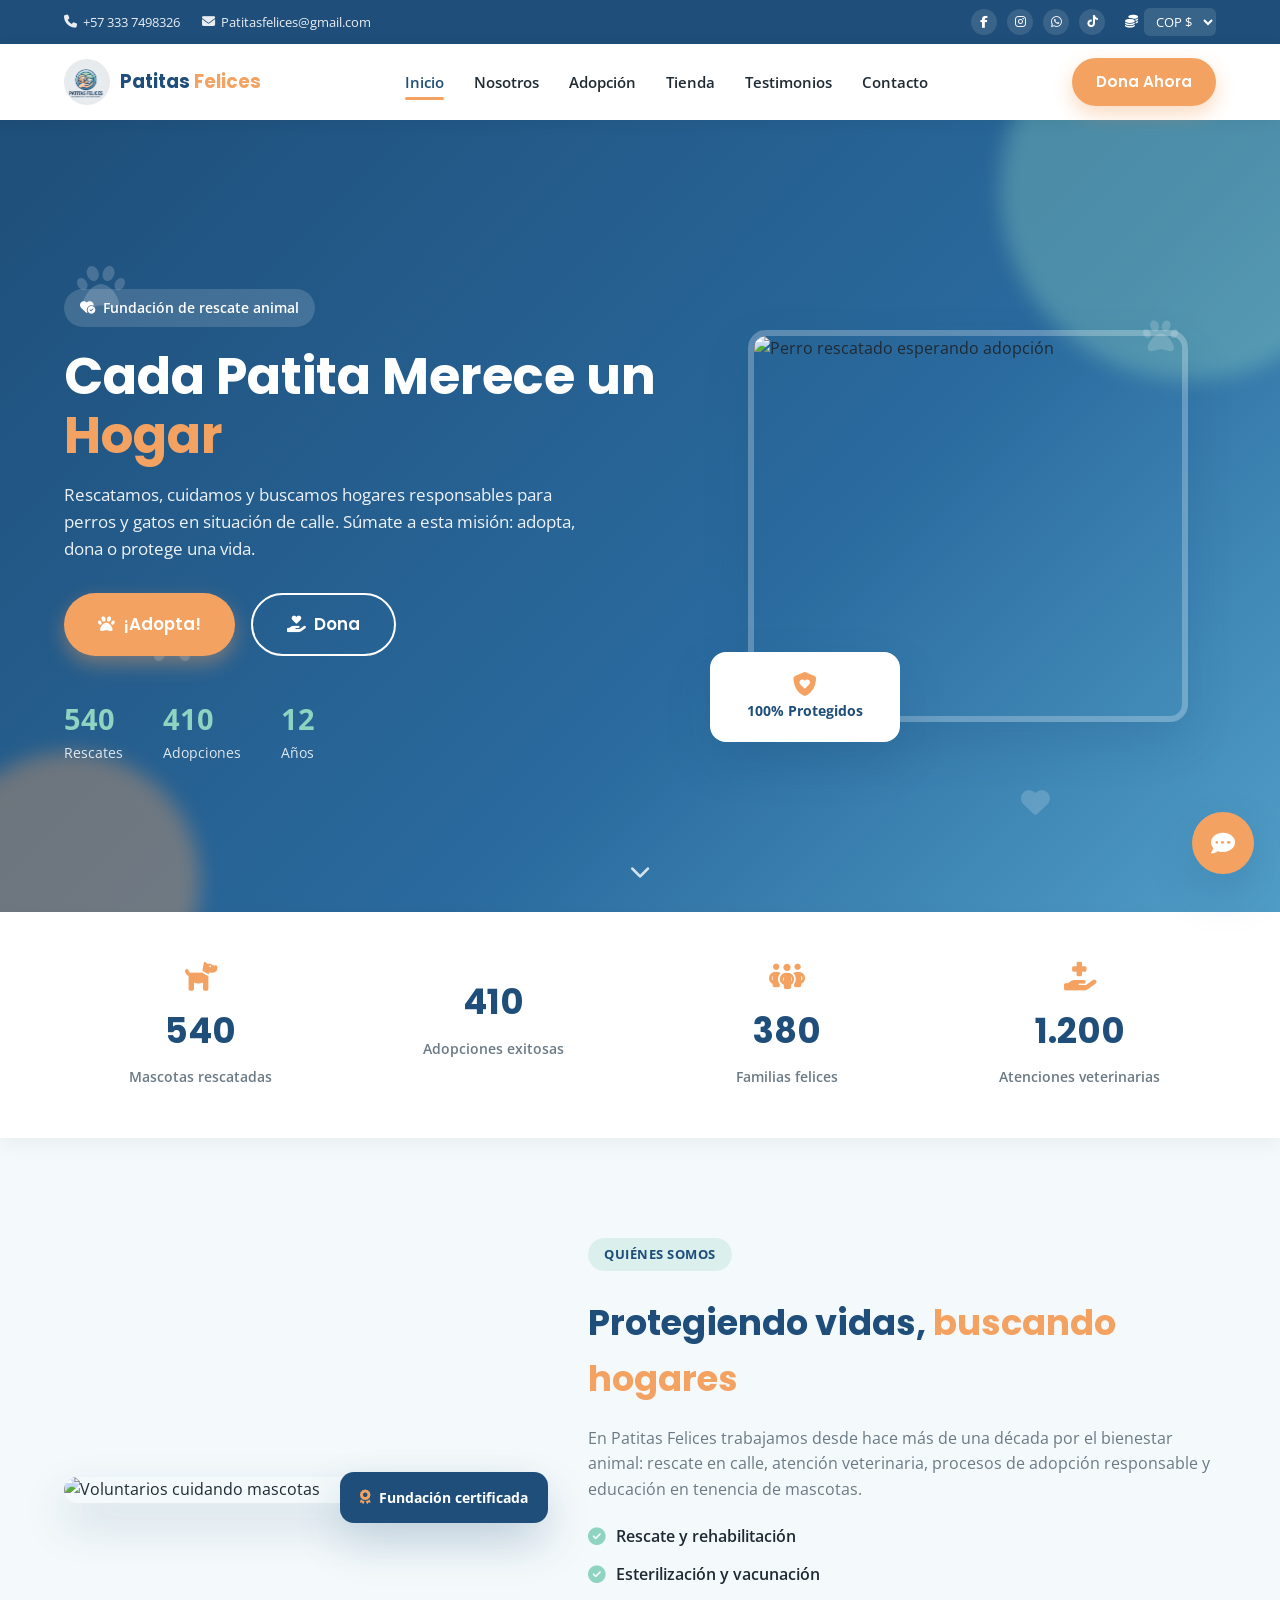
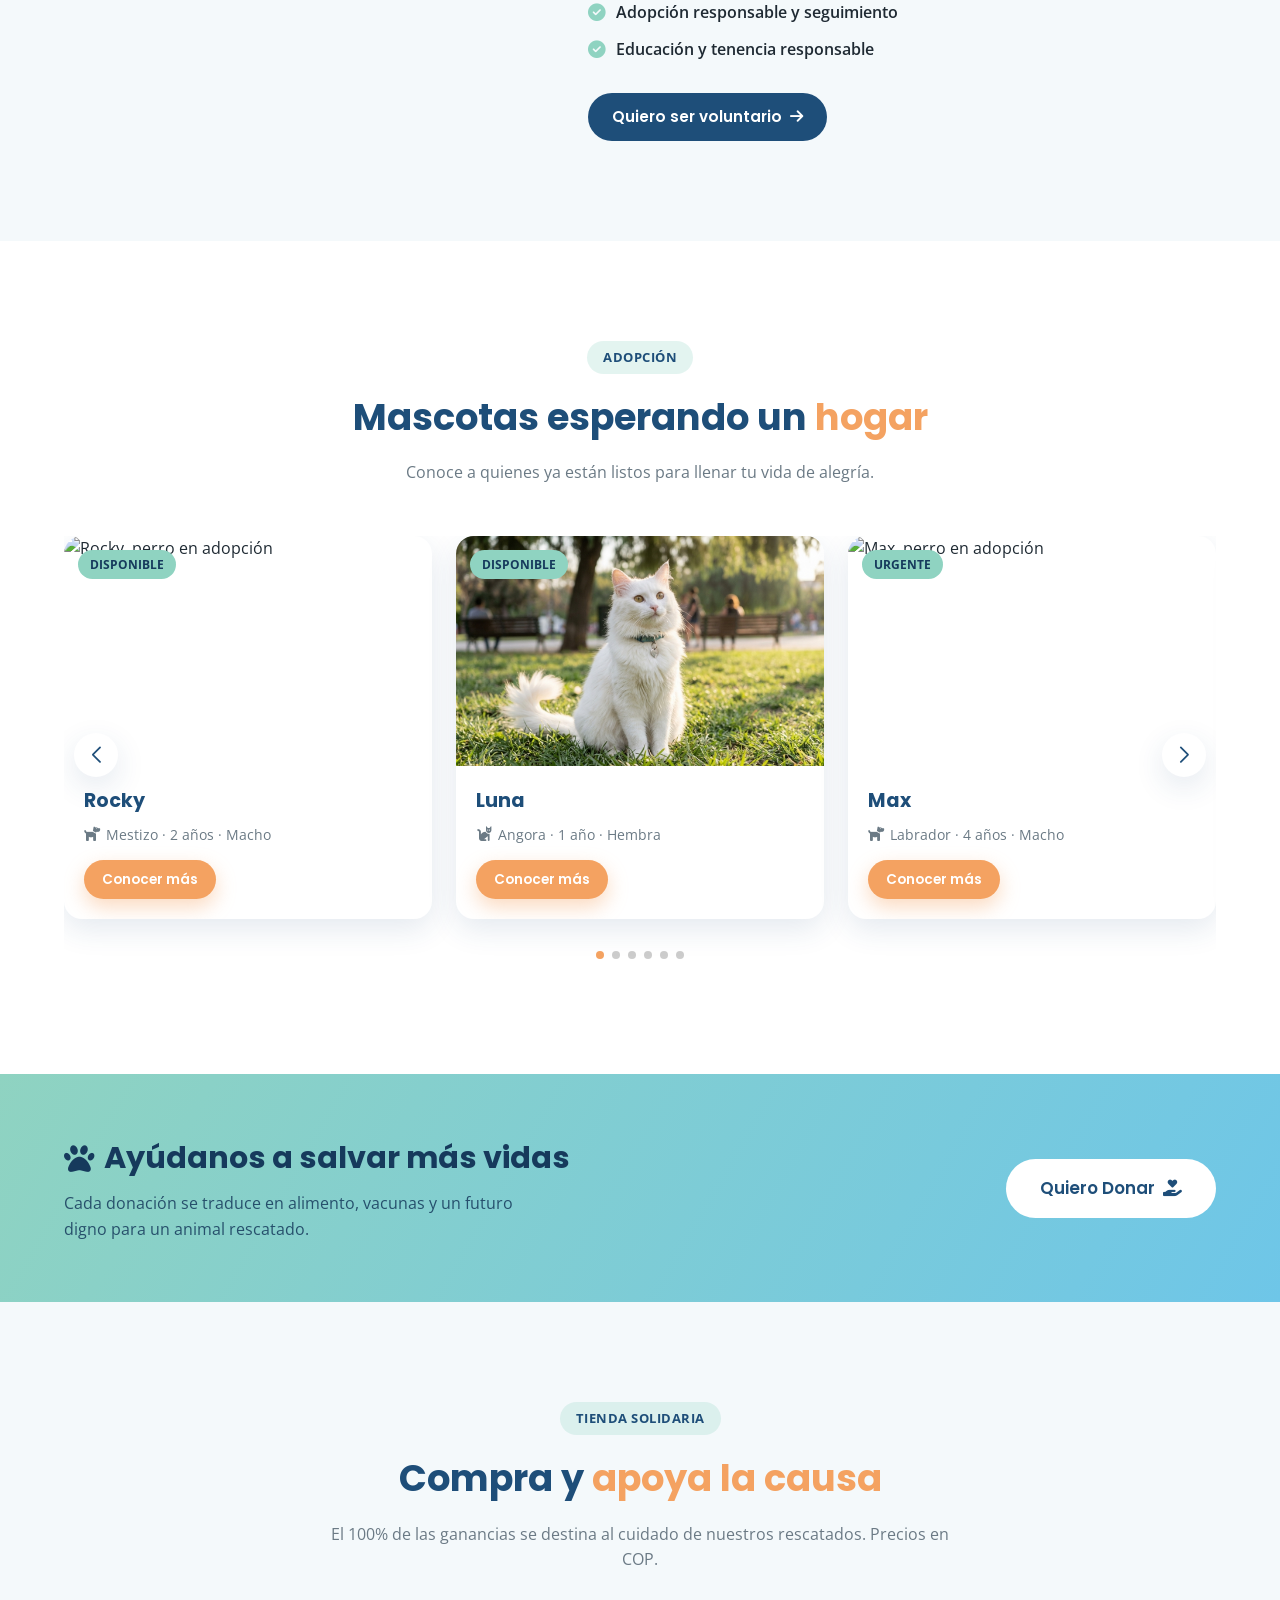
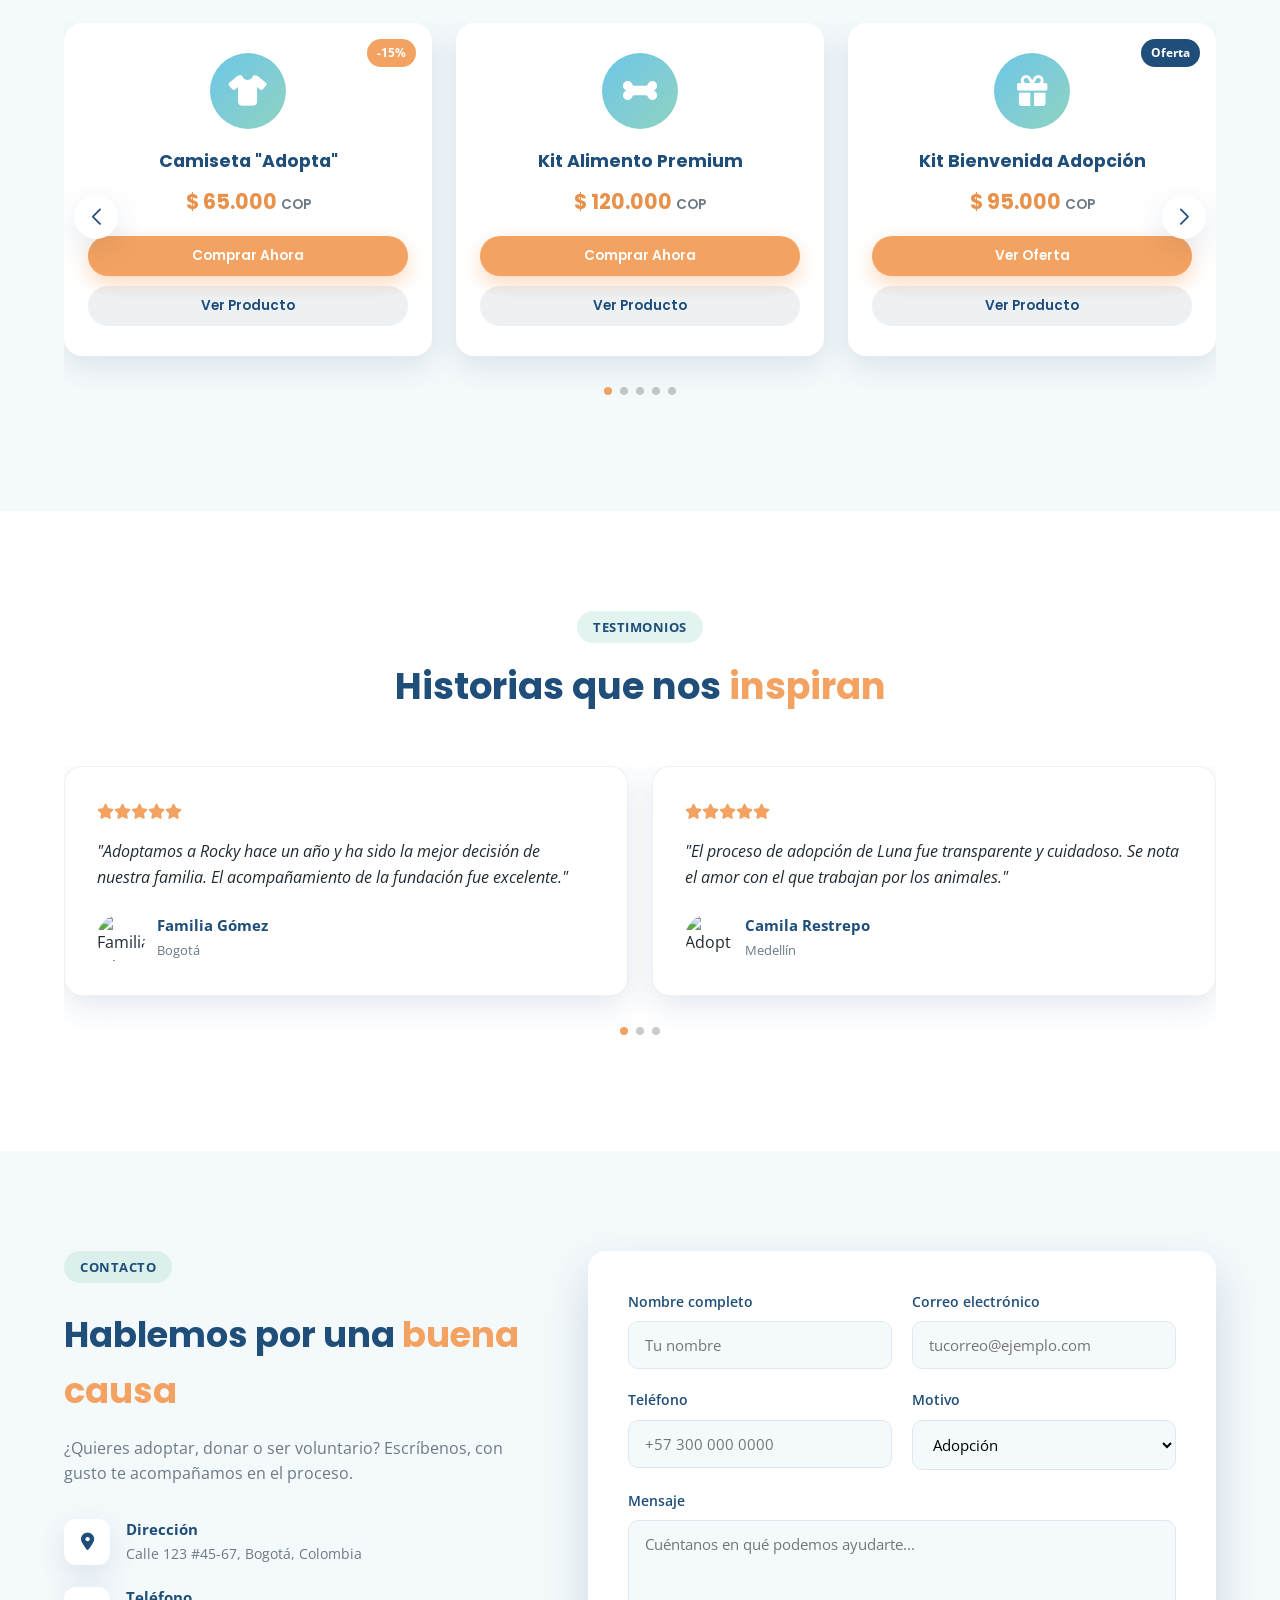
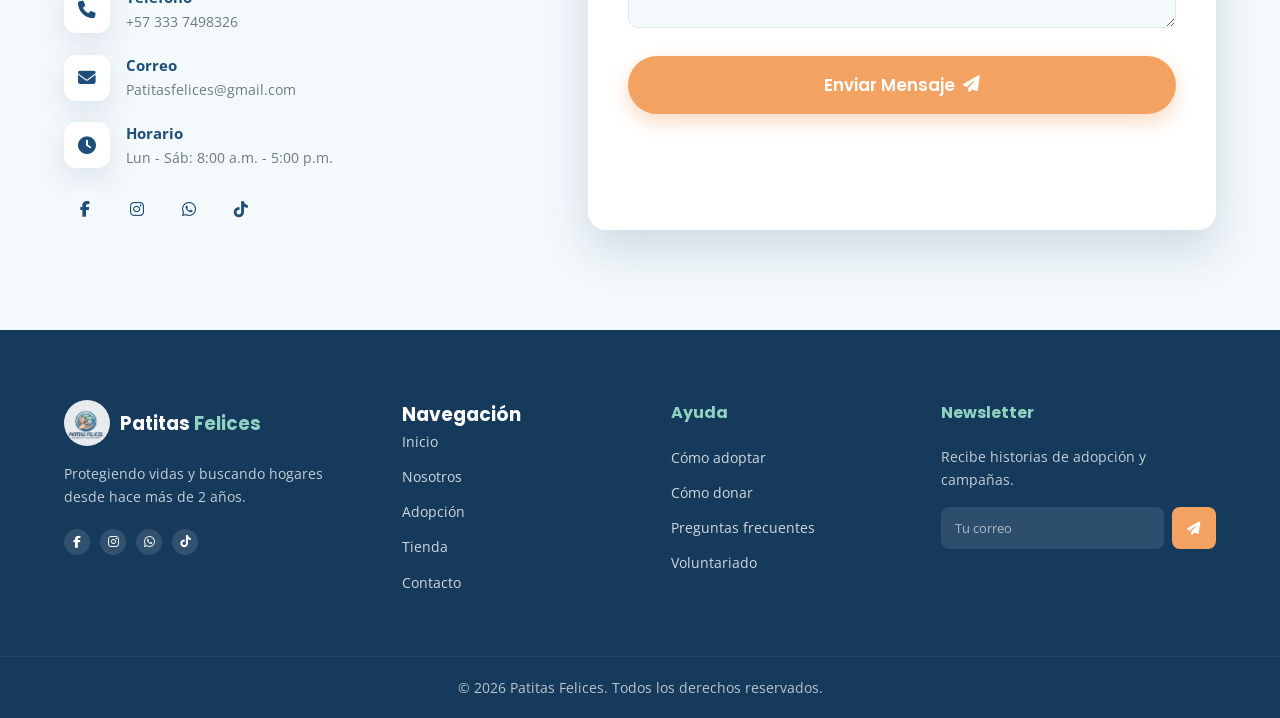
==== commit 8500da2c: "Nuevos arreglos" ====
--- a/index.html
+++ b/index.html
@@ -507,15 +507,14 @@
 </div>
     </div>
 
-    <div class="footer-col">
-      <h4>Navegación</h4>
-      <a href="#inicio" data-scroll>Inicio</a>
-      <a href="#nosotros" data-scroll>Nosotros</a>
-      <a href="#adopcion" data-scroll>Adopción</a>
-      <a href="#tienda" data-scroll>Tienda</a>
-      <a href="#contacto" data-scroll>Contacto</a>
-    </div>
-
+    <div class="footer-col"> 
+  <h3>Navegación</h3> 
+  <a href="#inicio" data-scroll>Inicio</a> 
+  <a href="#nosotros" data-scroll>Nosotros</a> 
+  <a href="#adopcion" data-scroll>Adopción</a> 
+  <a href="#tienda" data-scroll>Tienda</a> 
+  <a href="#contacto" data-scroll>Contacto</a> 
+</div>
     <div class="footer-col">
       <h4>Ayuda</h4>
       <a href="#">Cómo adoptar</a>
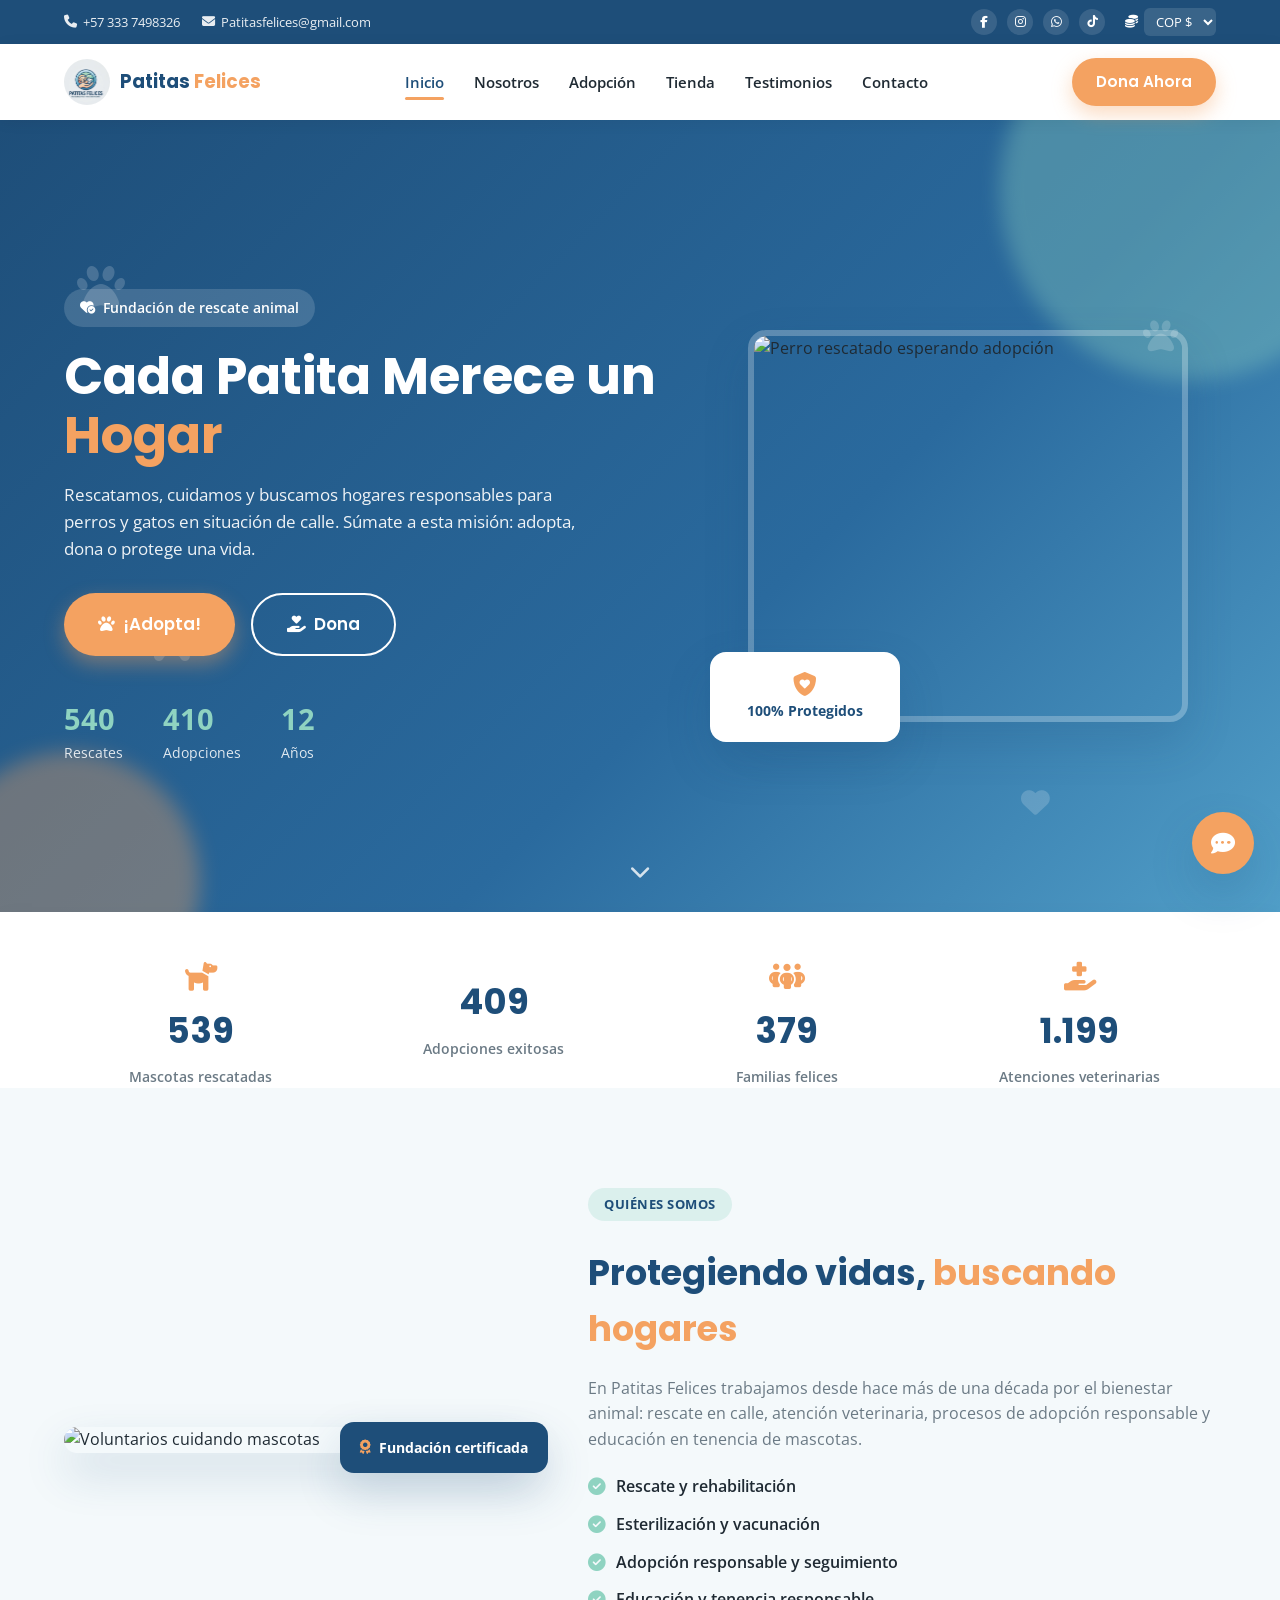
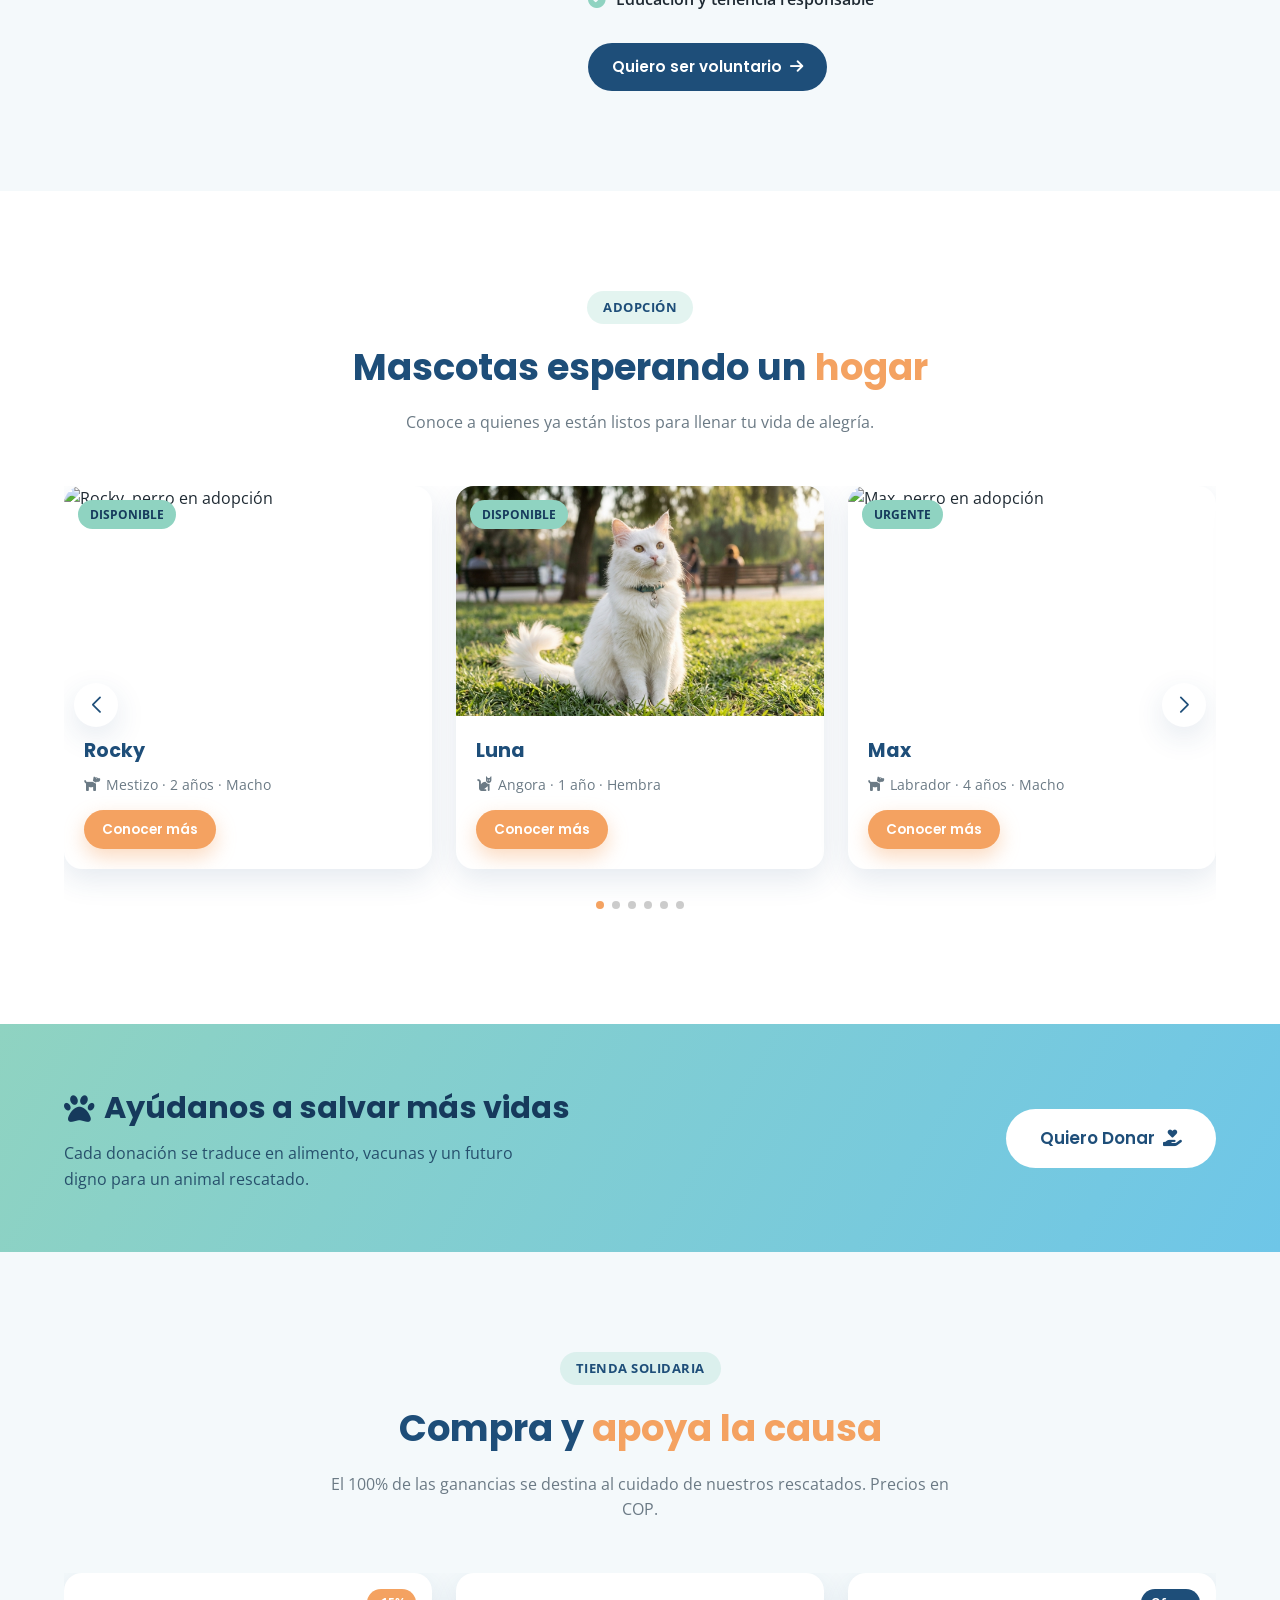
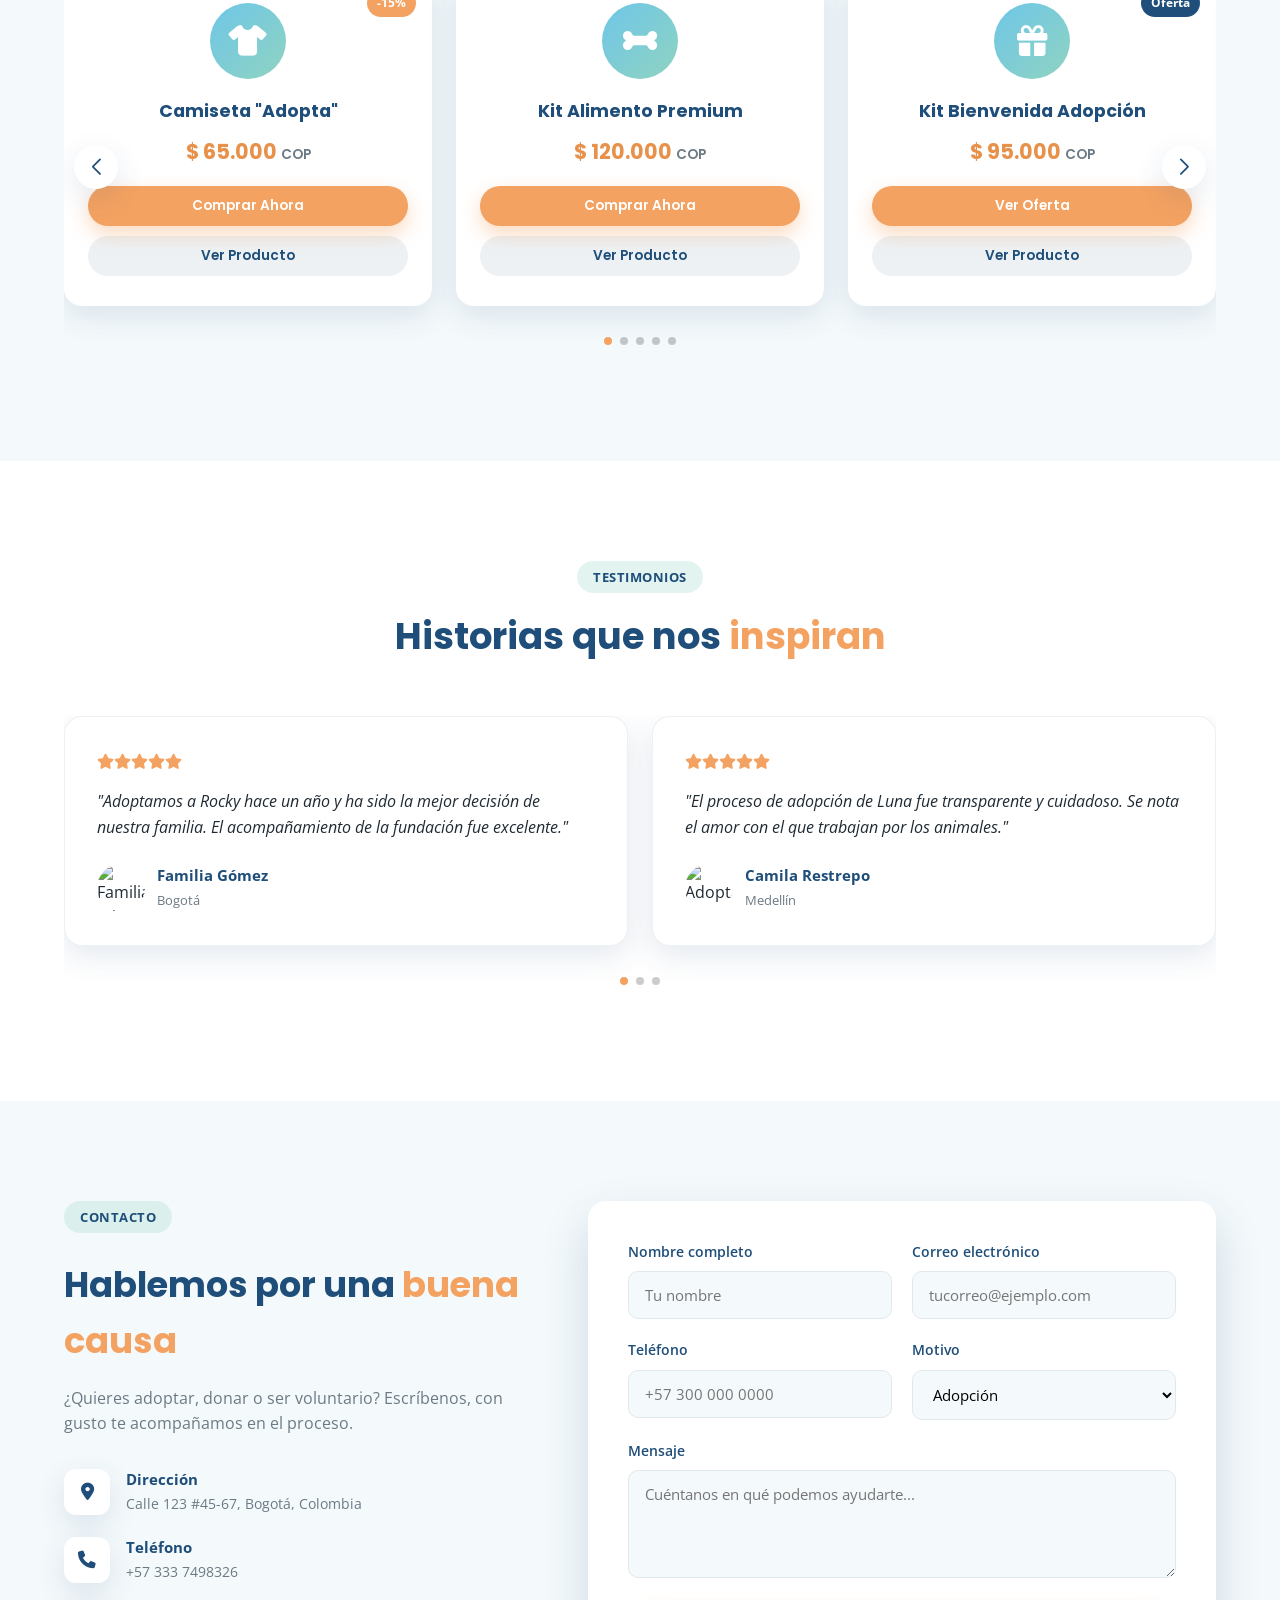
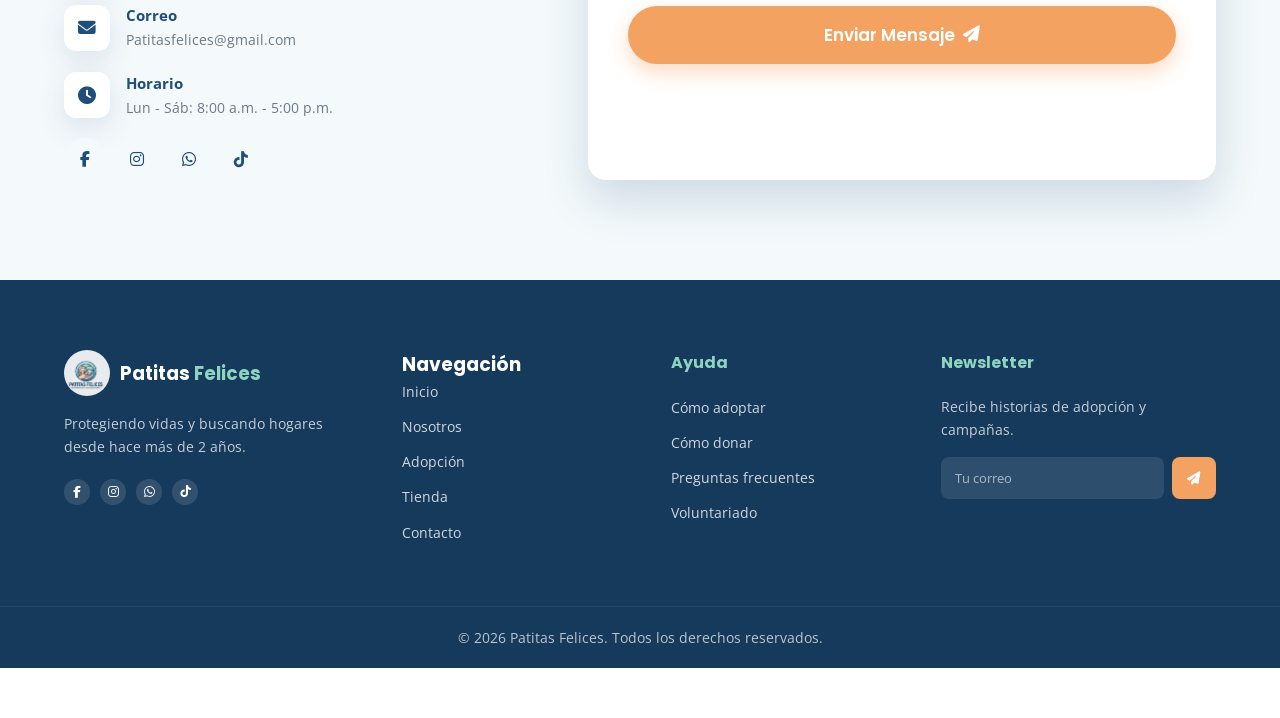
==== commit ea74d1d2: "Arreglos" ====
--- a/index.html
+++ b/index.html
@@ -132,7 +132,7 @@
 </section>
 
 <!-- STATS -->
-<section class="stats-strip">
+<div class="stats-strip">
   <div class="container stats-grid">
     <div class="stat-item" data-aos="fade-up">
       <i class="fa-solid fa-dog"></i>
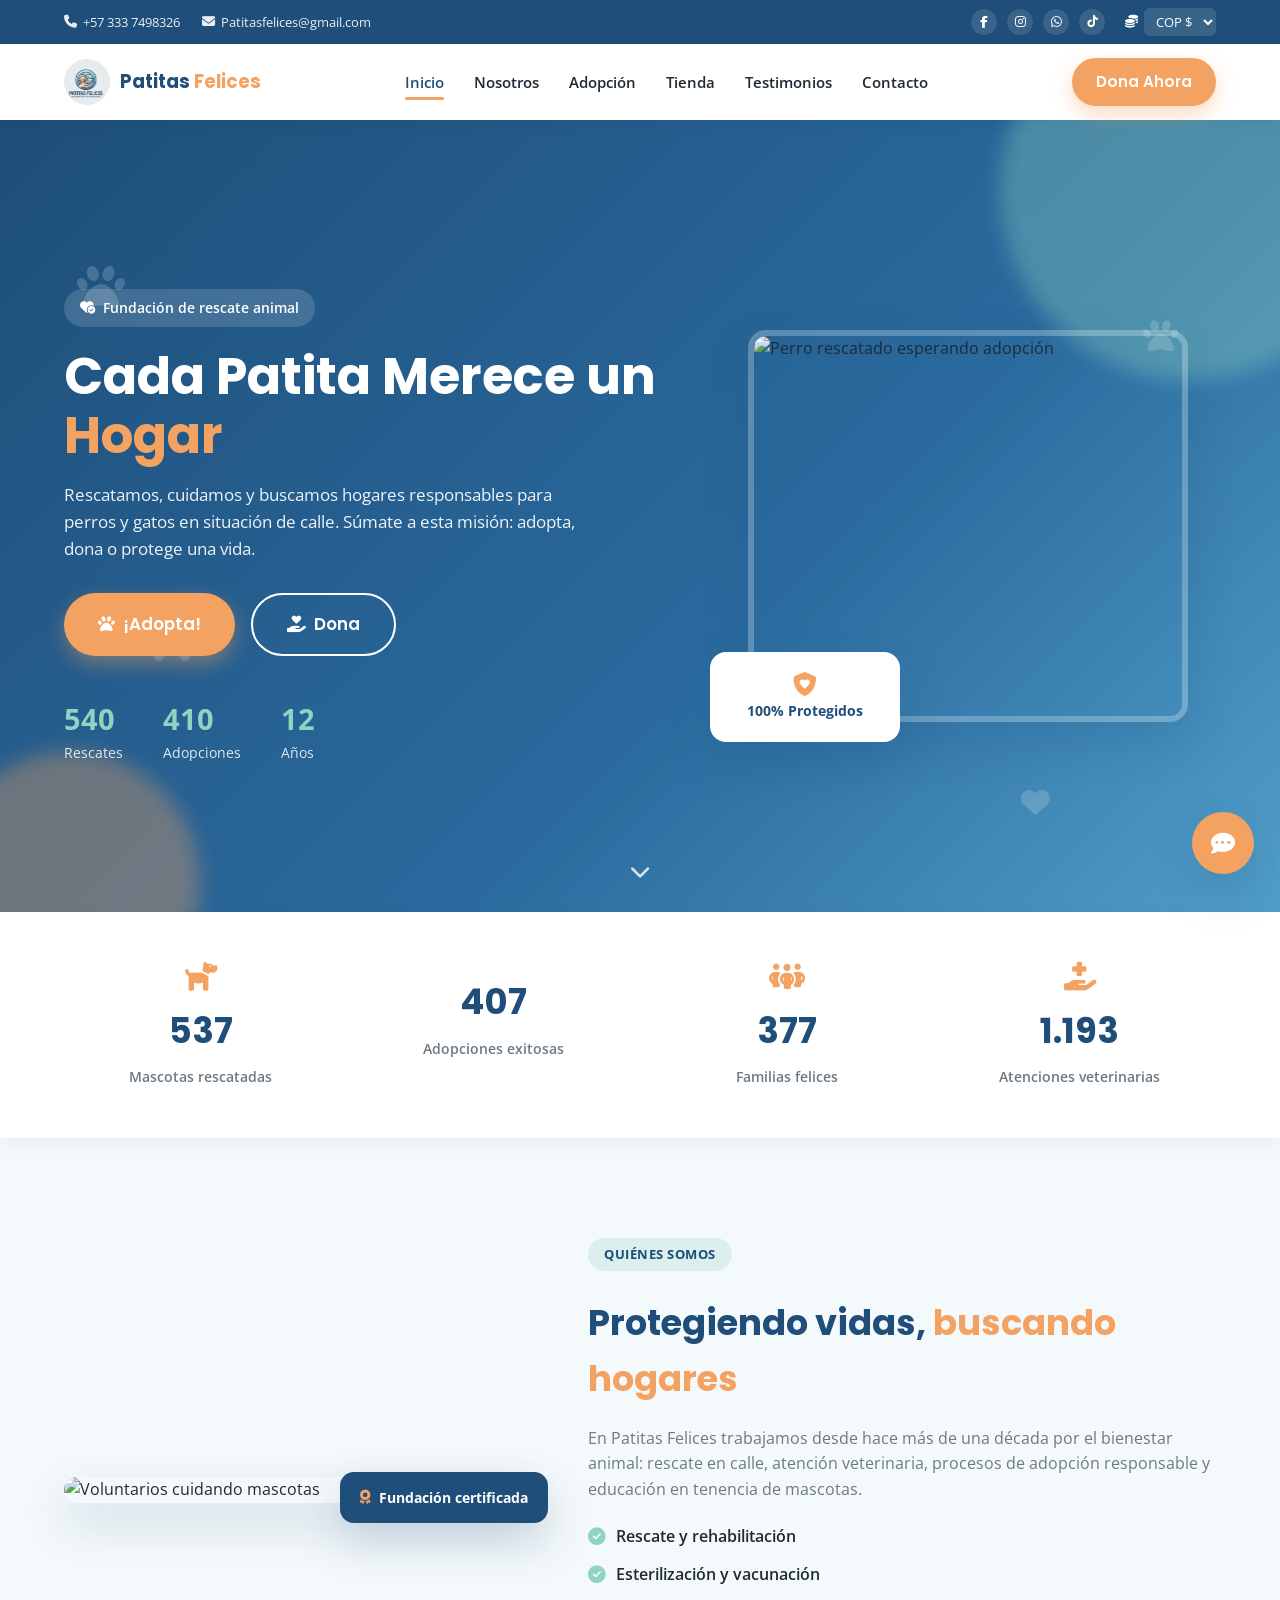
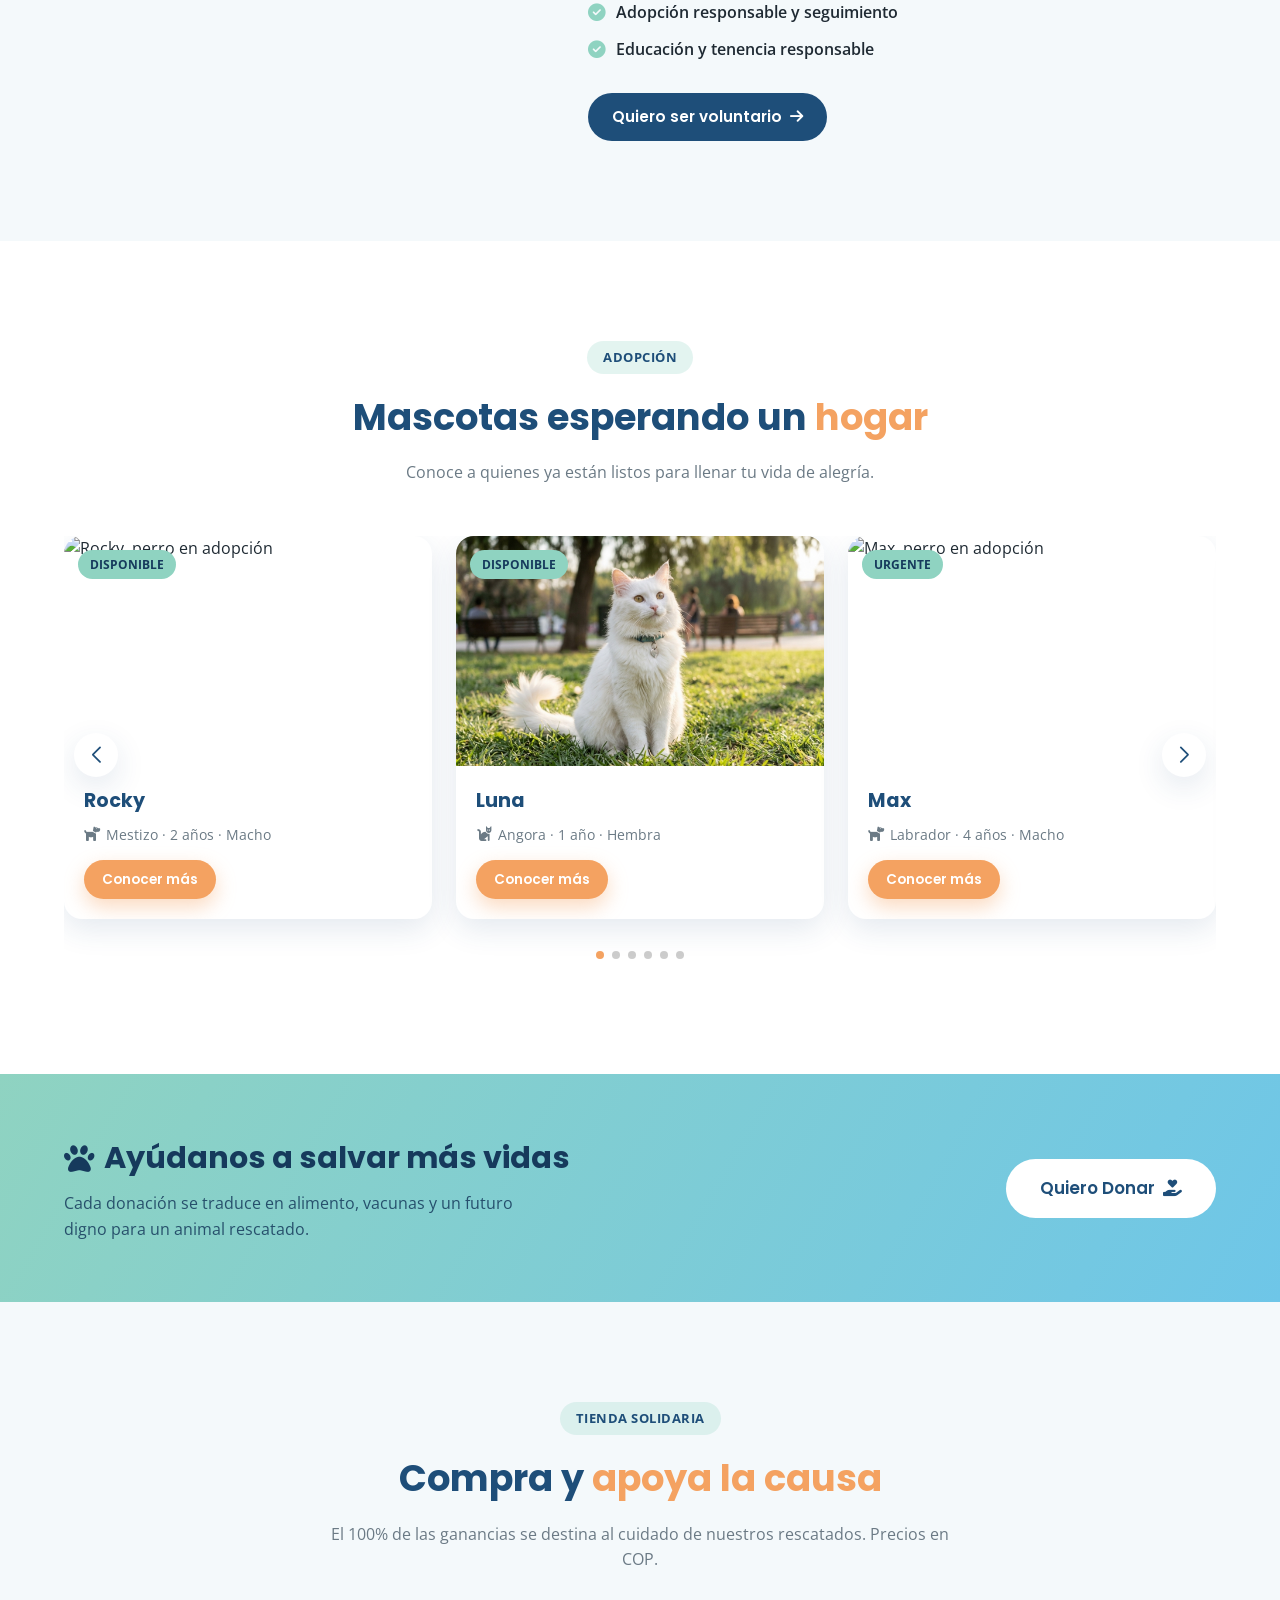
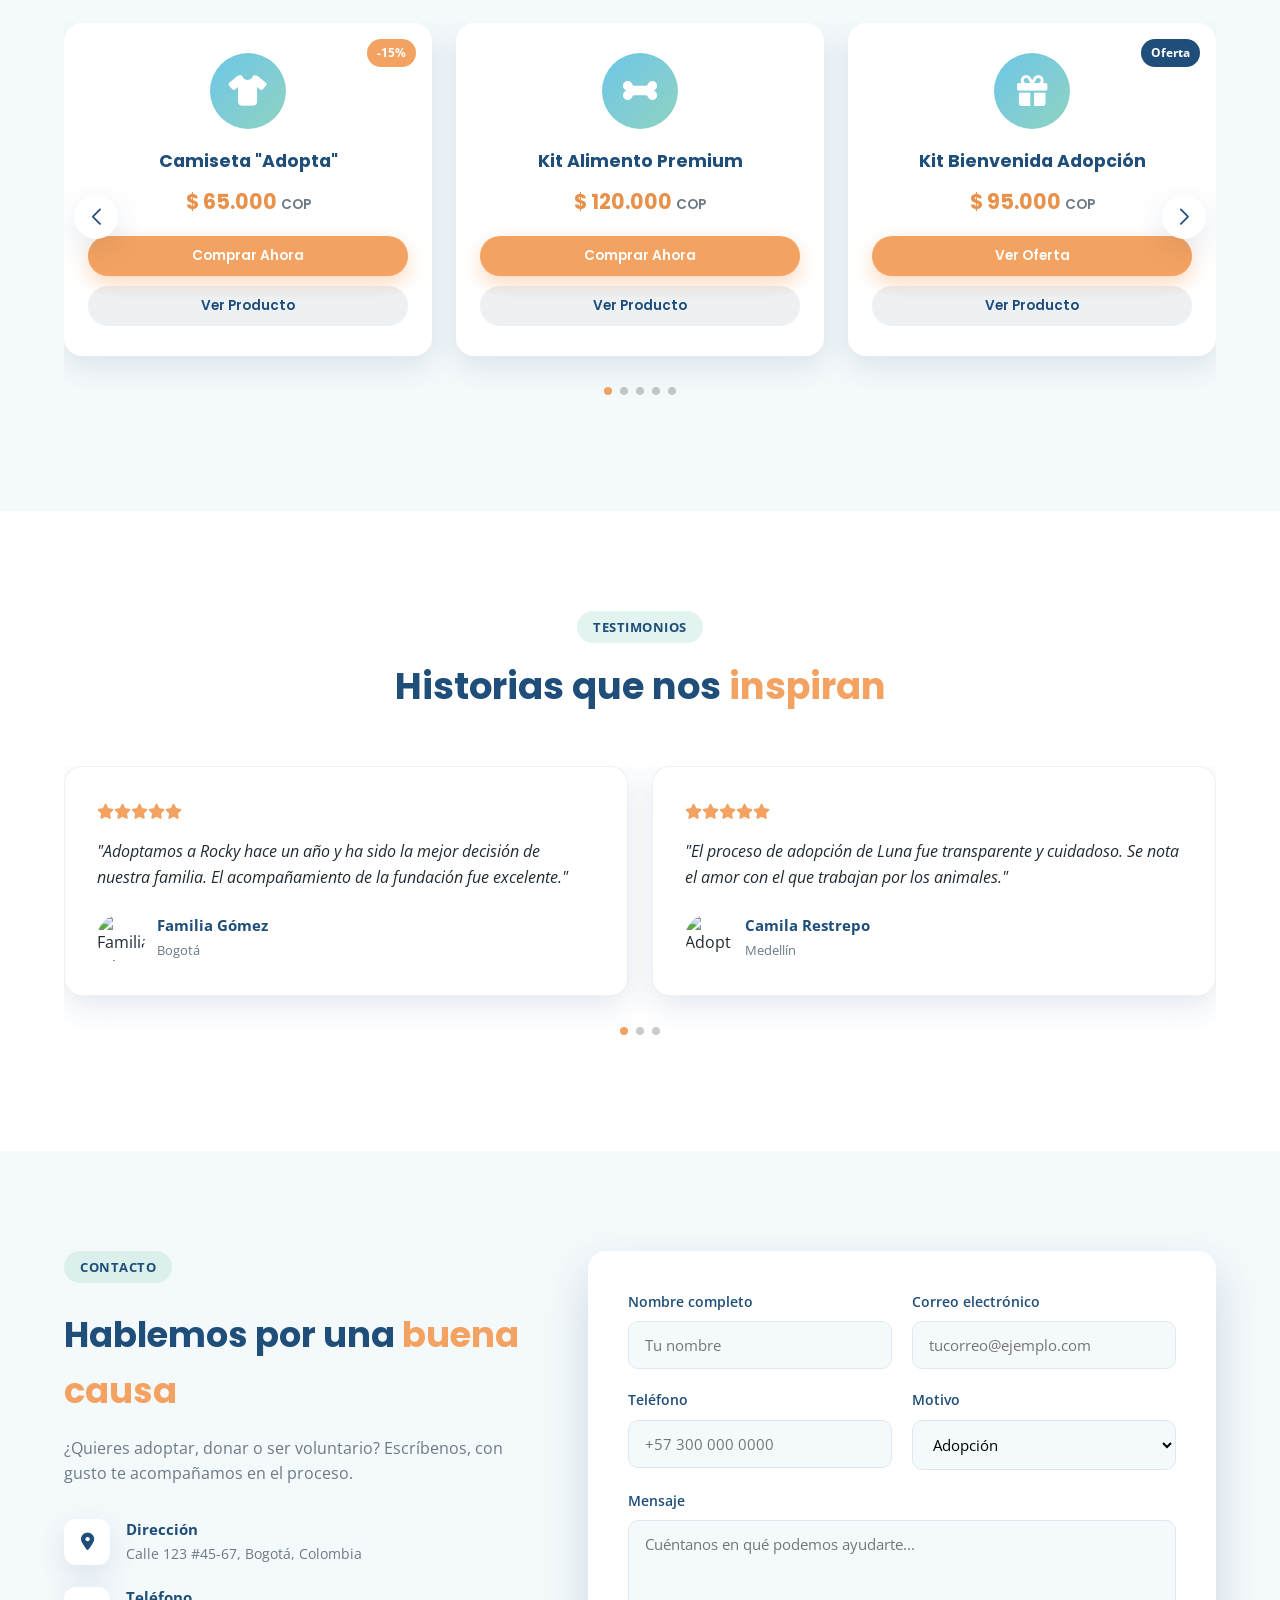
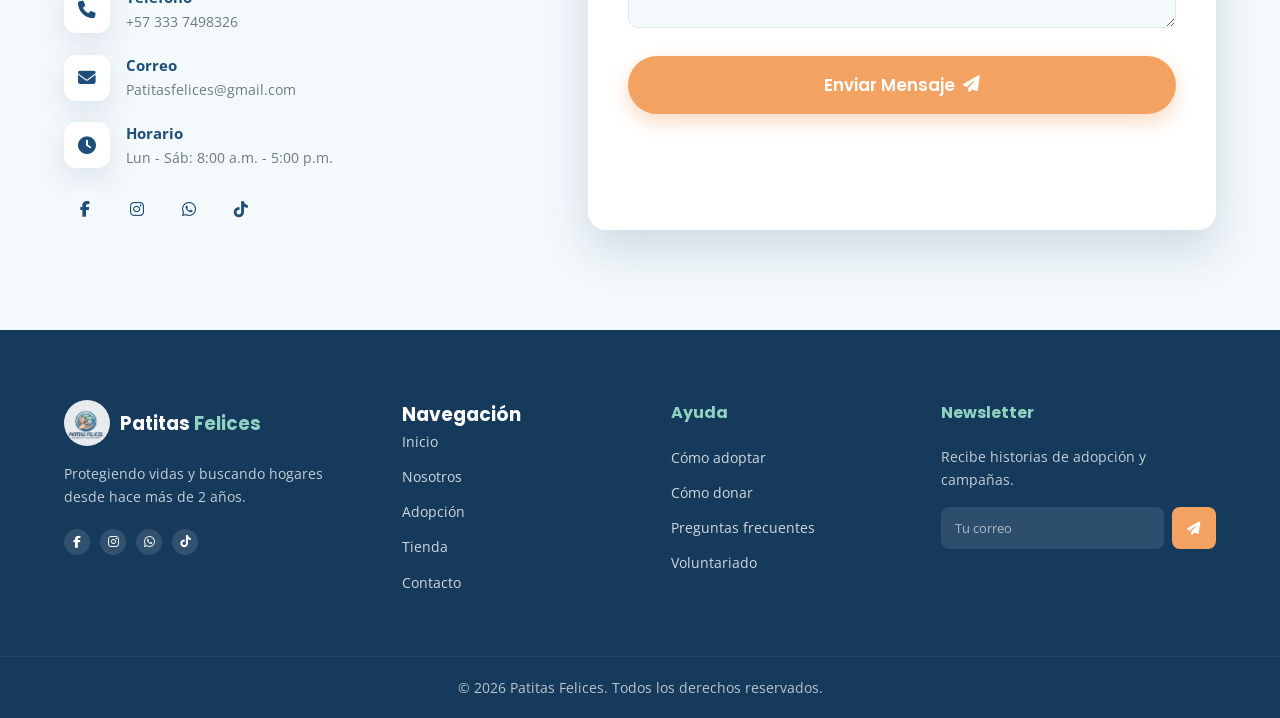
==== commit e03edf8b: "Arreglos 2" ====
--- a/index.html
+++ b/index.html
@@ -155,7 +155,7 @@
       <span>Atenciones veterinarias</span>
     </div>
   </div>
-</section>
+</div>
 
 <!-- NOSOTROS -->
 <section class="about" id="nosotros">
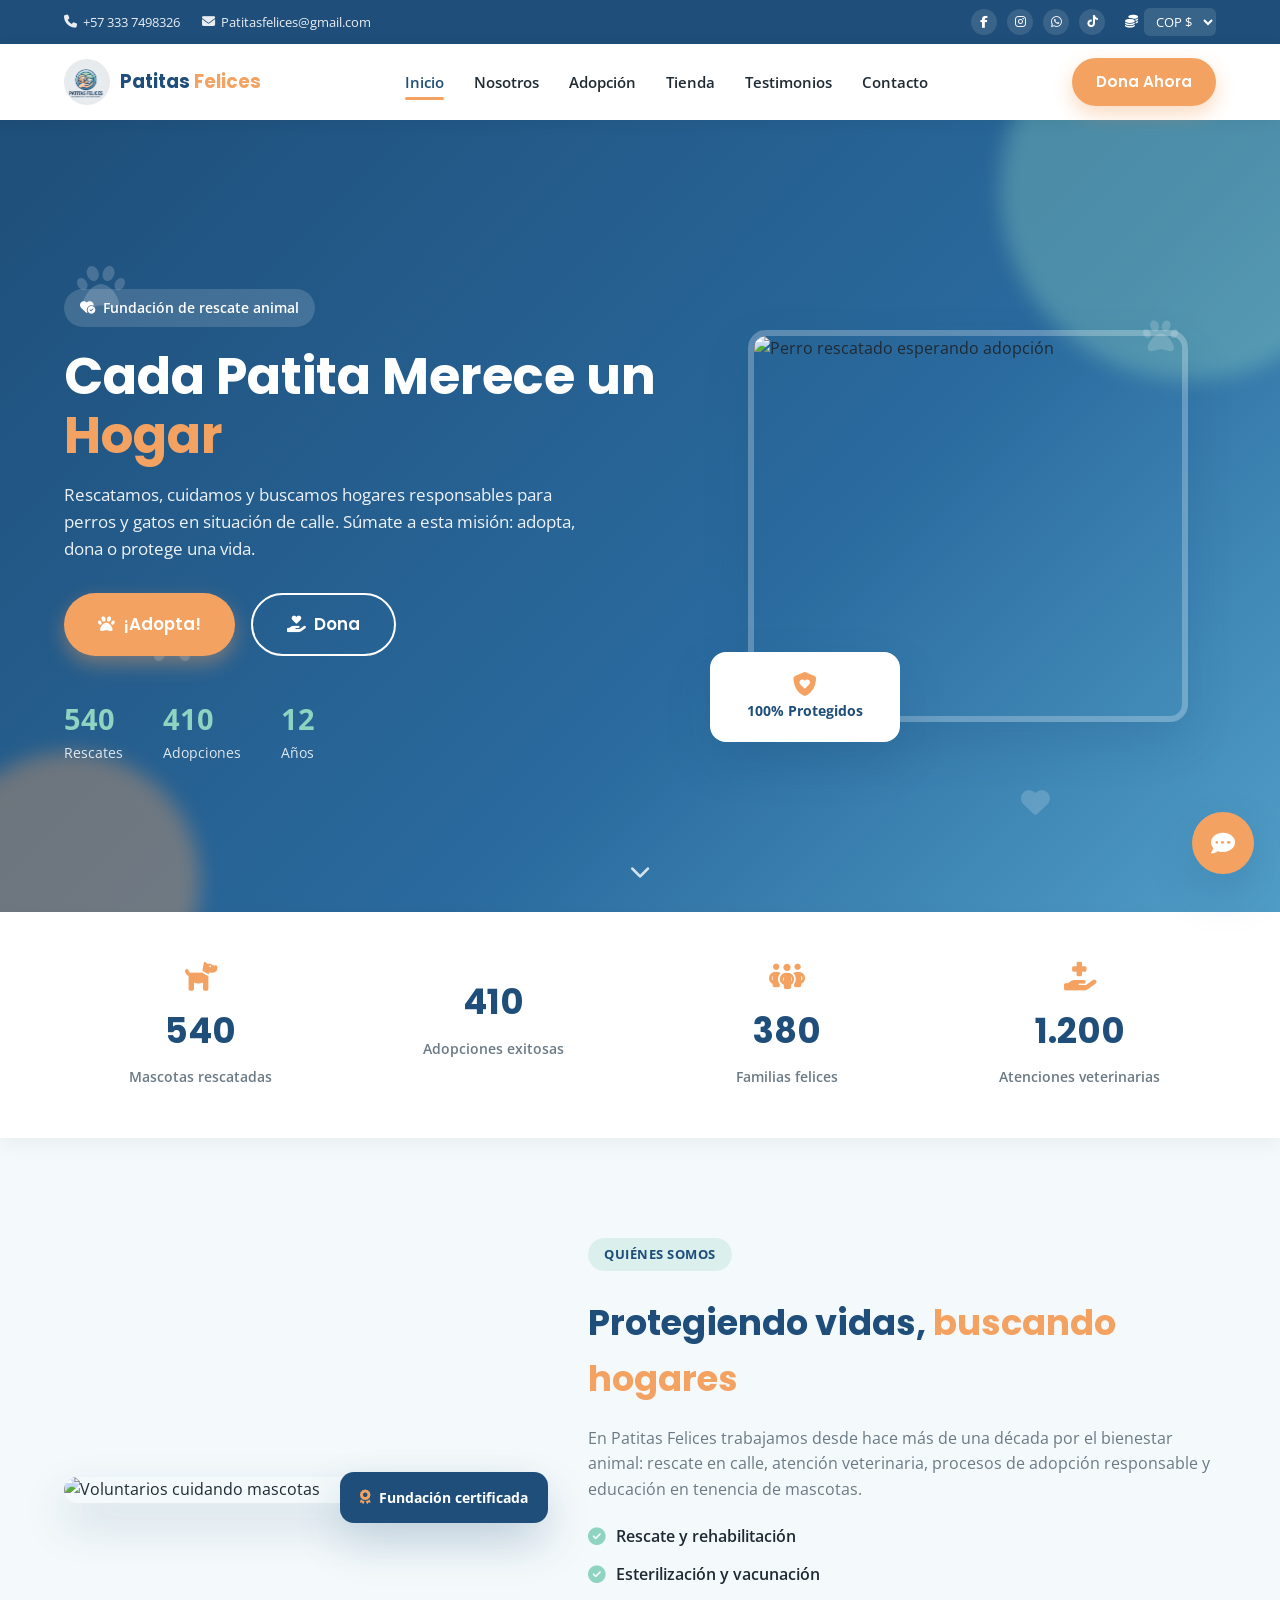
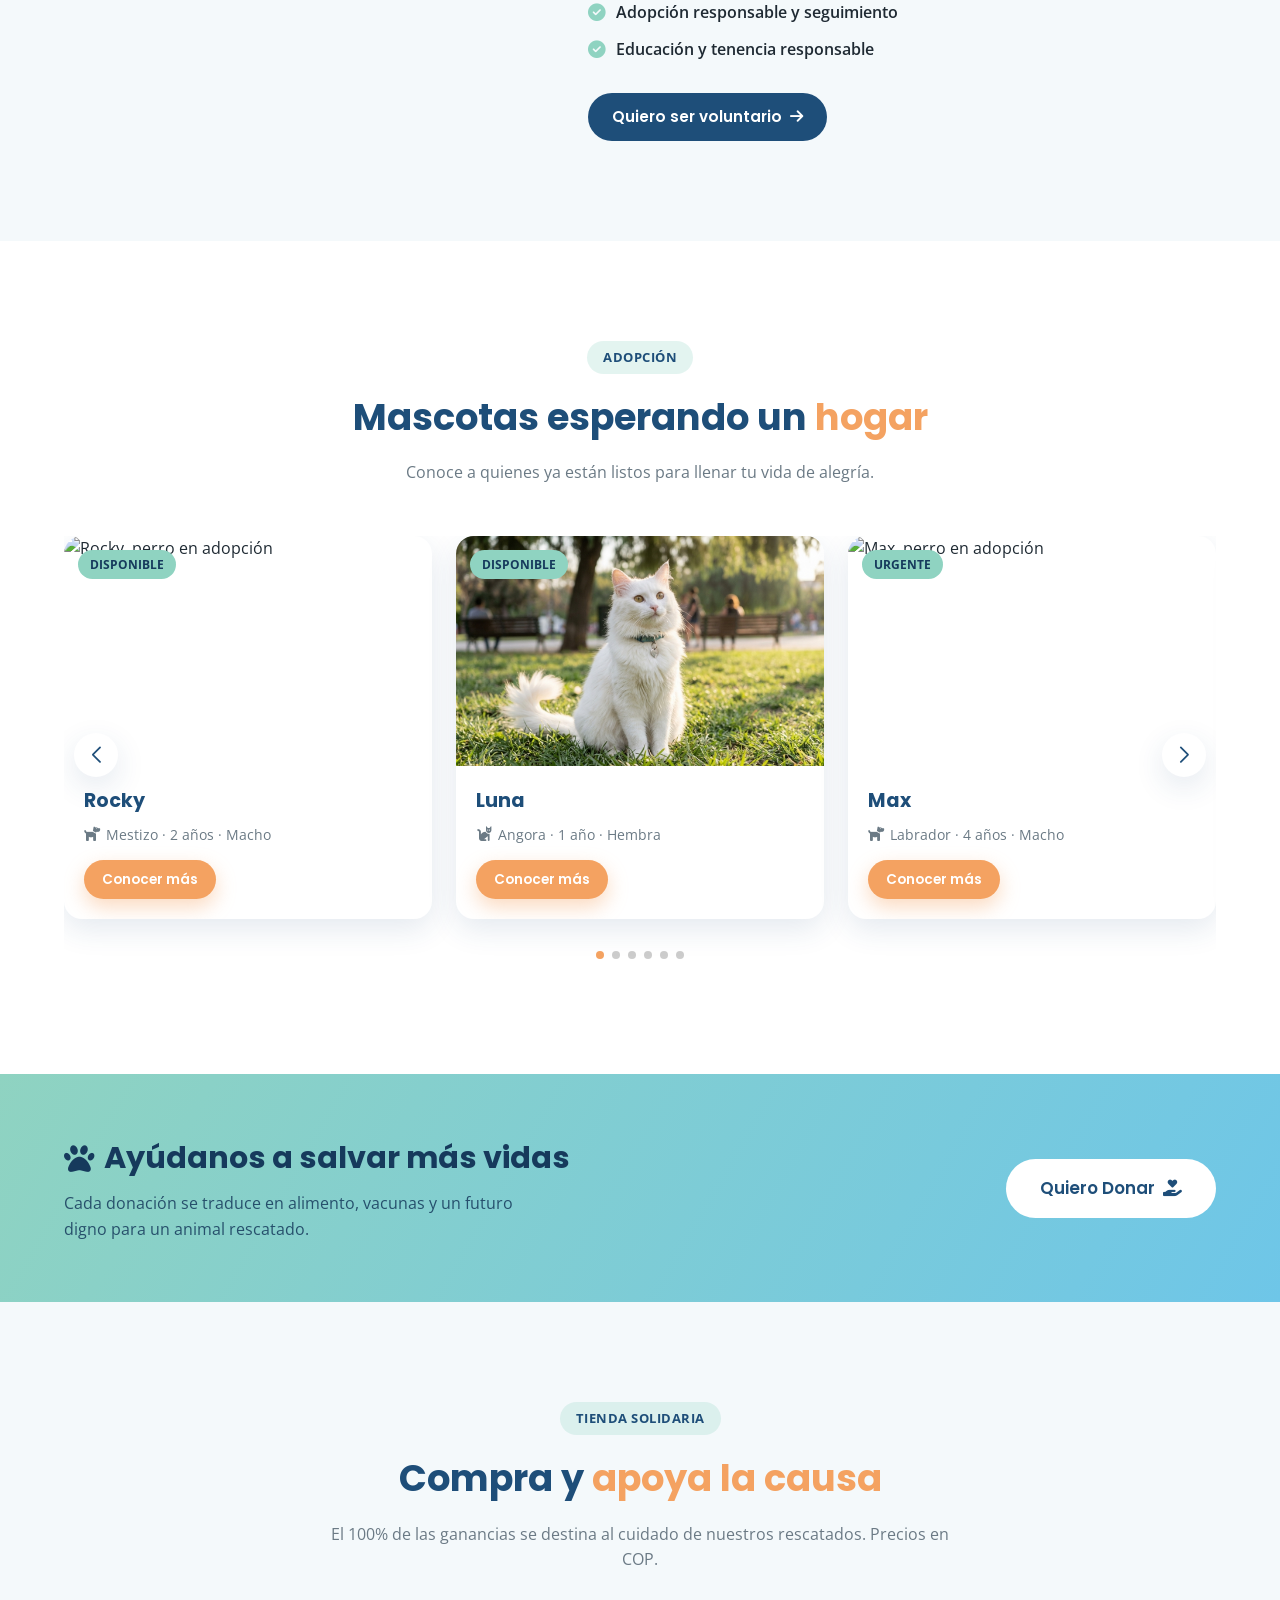
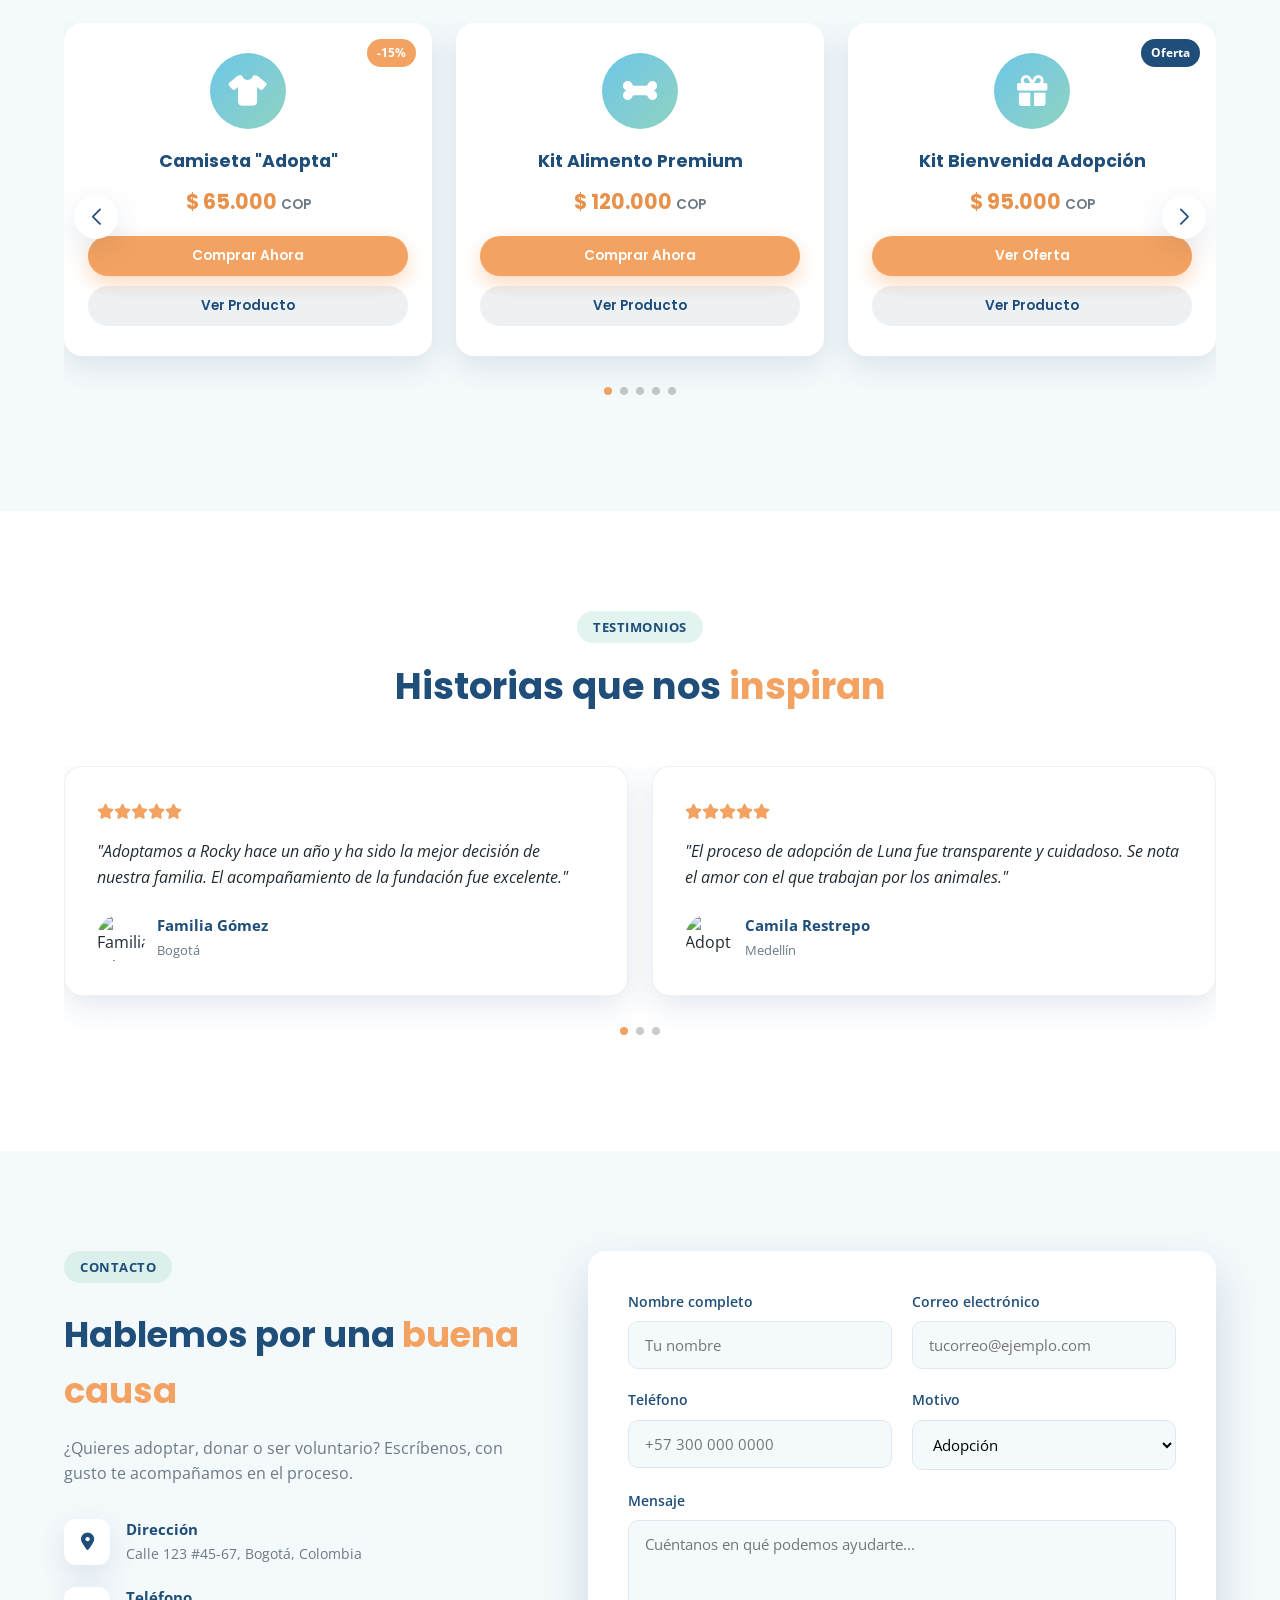
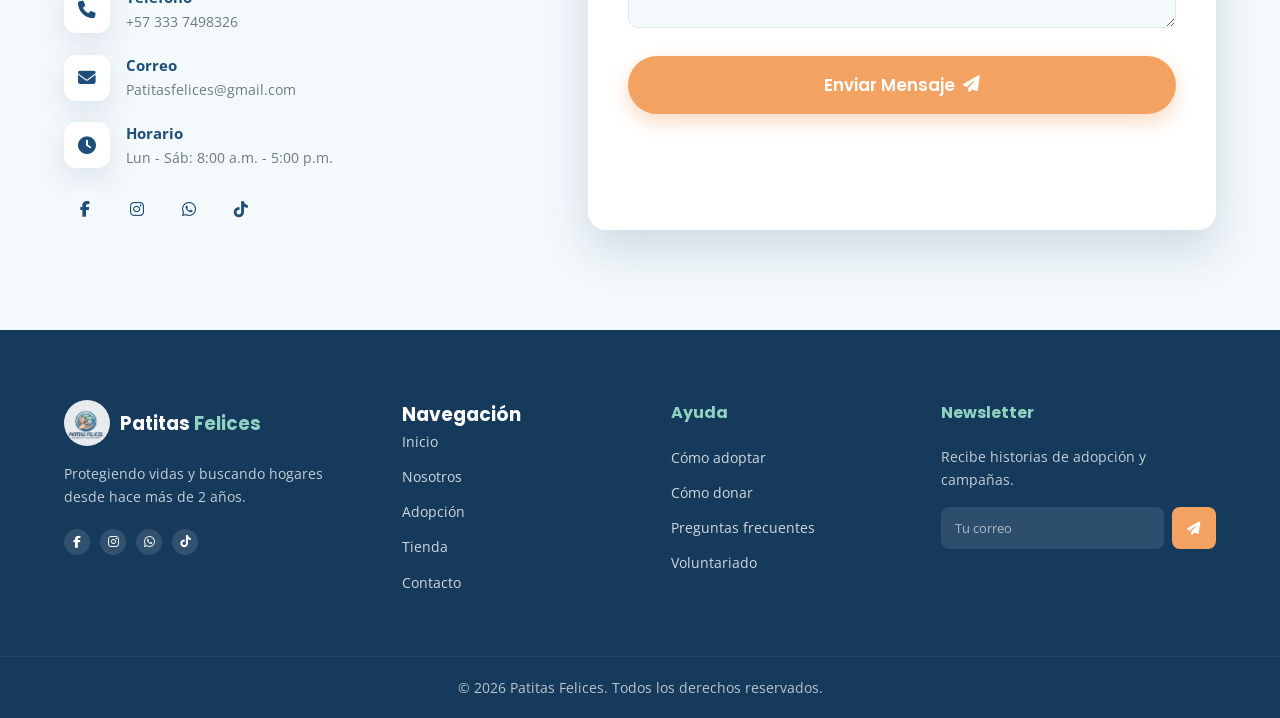
==== commit 43af8574: "Arreglo de imagenes faltantes" ====
--- a/index.html
+++ b/index.html
@@ -393,7 +393,7 @@
             <div class="stars"><i class="fa-solid fa-star"></i><i class="fa-solid fa-star"></i><i class="fa-solid fa-star"></i><i class="fa-solid fa-star"></i><i class="fa-solid fa-star"></i></div>
             <p>"El proceso de adopción de Luna fue transparente y cuidadoso. Se nota el amor con el que trabajan por los animales."</p>
             <div class="testimonial-author">
-              <img src="https://placekitten.com/80/80?image=5" alt="Adoptante">
+              <img src="señora en la playa.png" alt="Adoptante">
               <div><strong>Camila Restrepo</strong><span>Medellín</span></div>
             </div>
           </div>
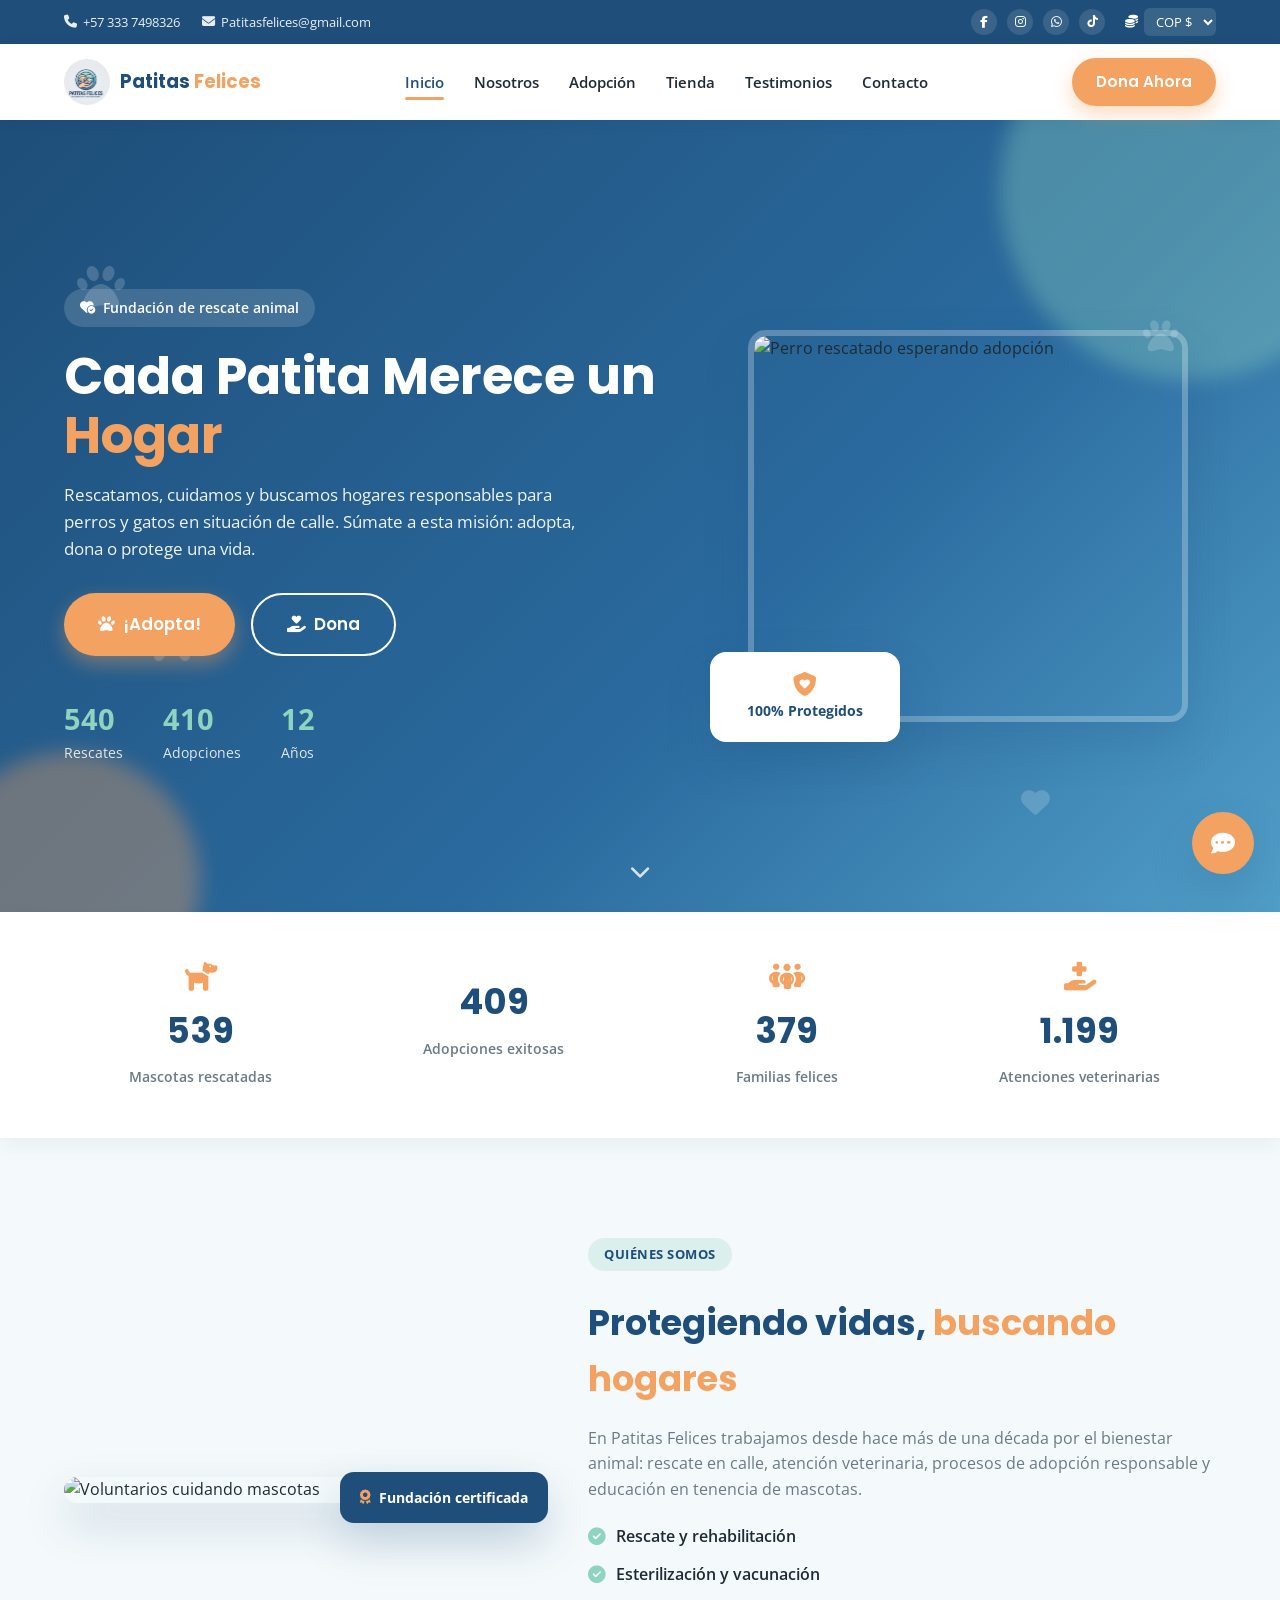
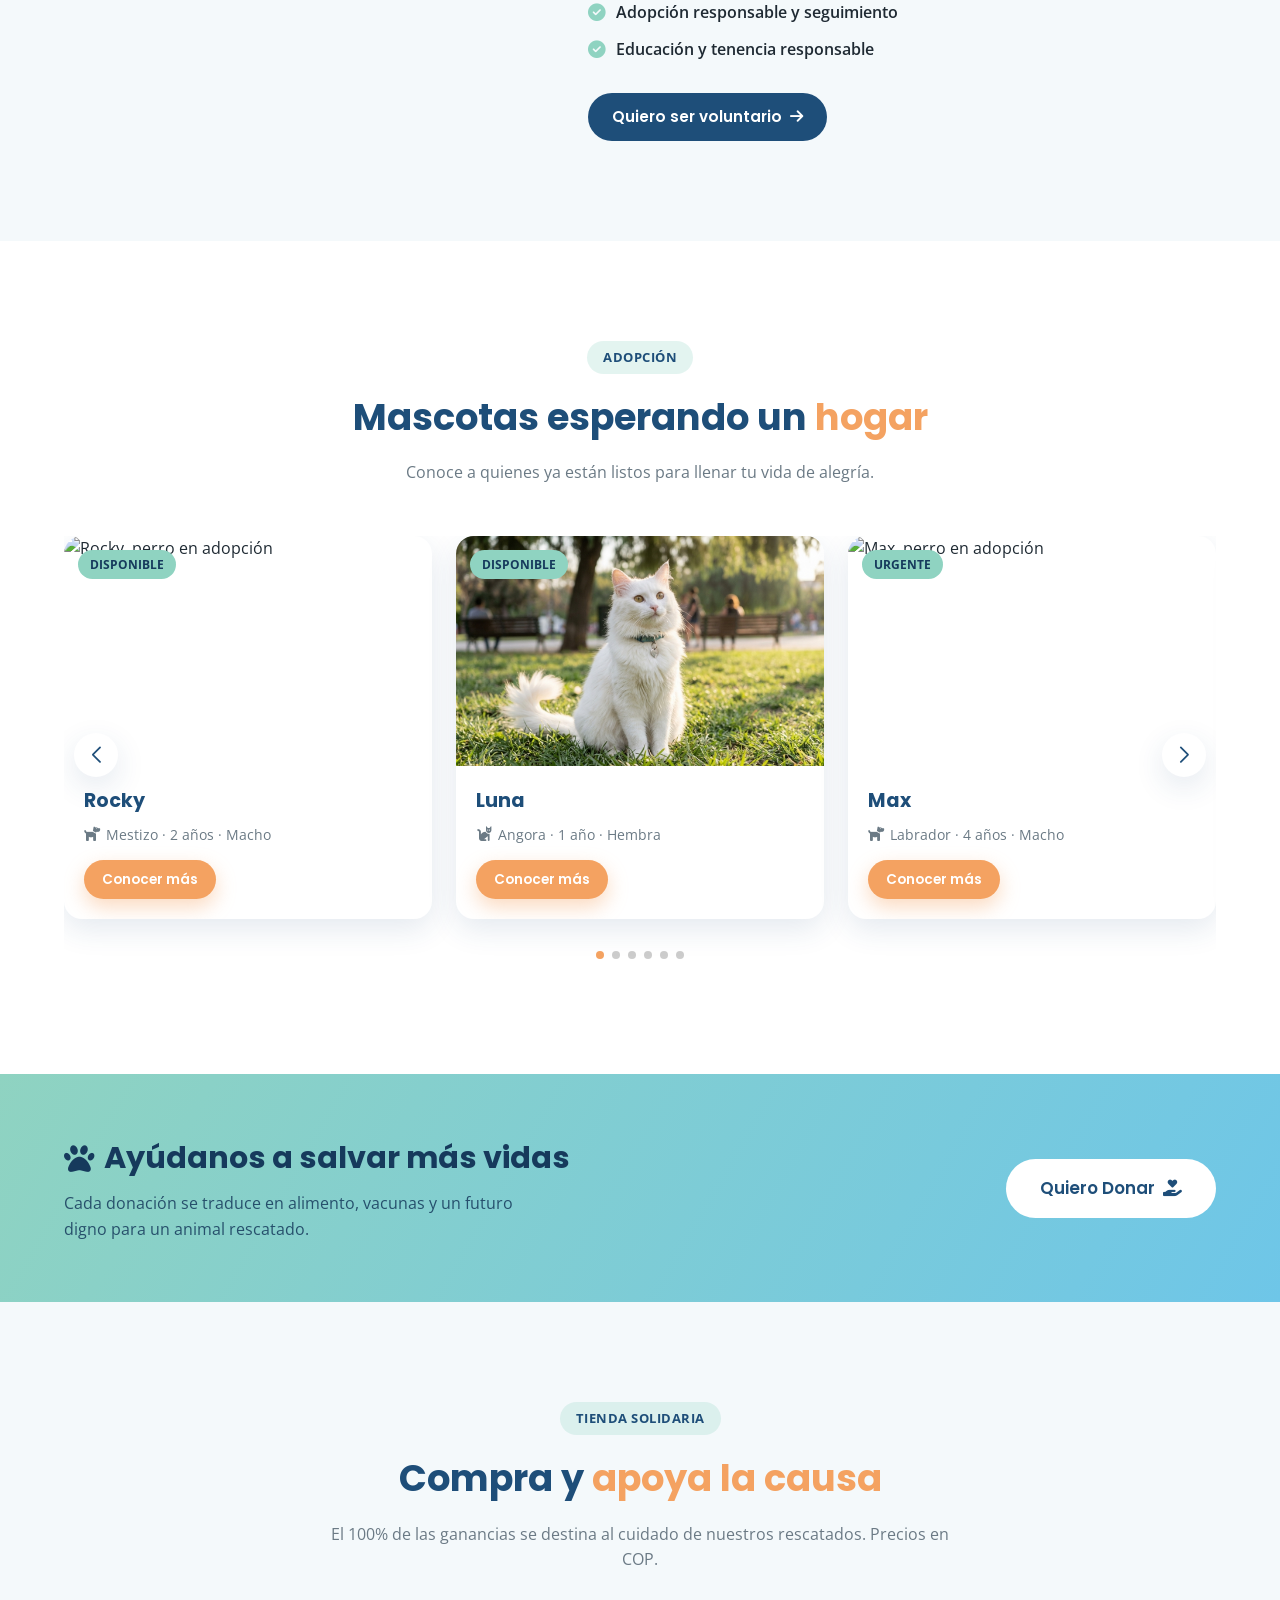
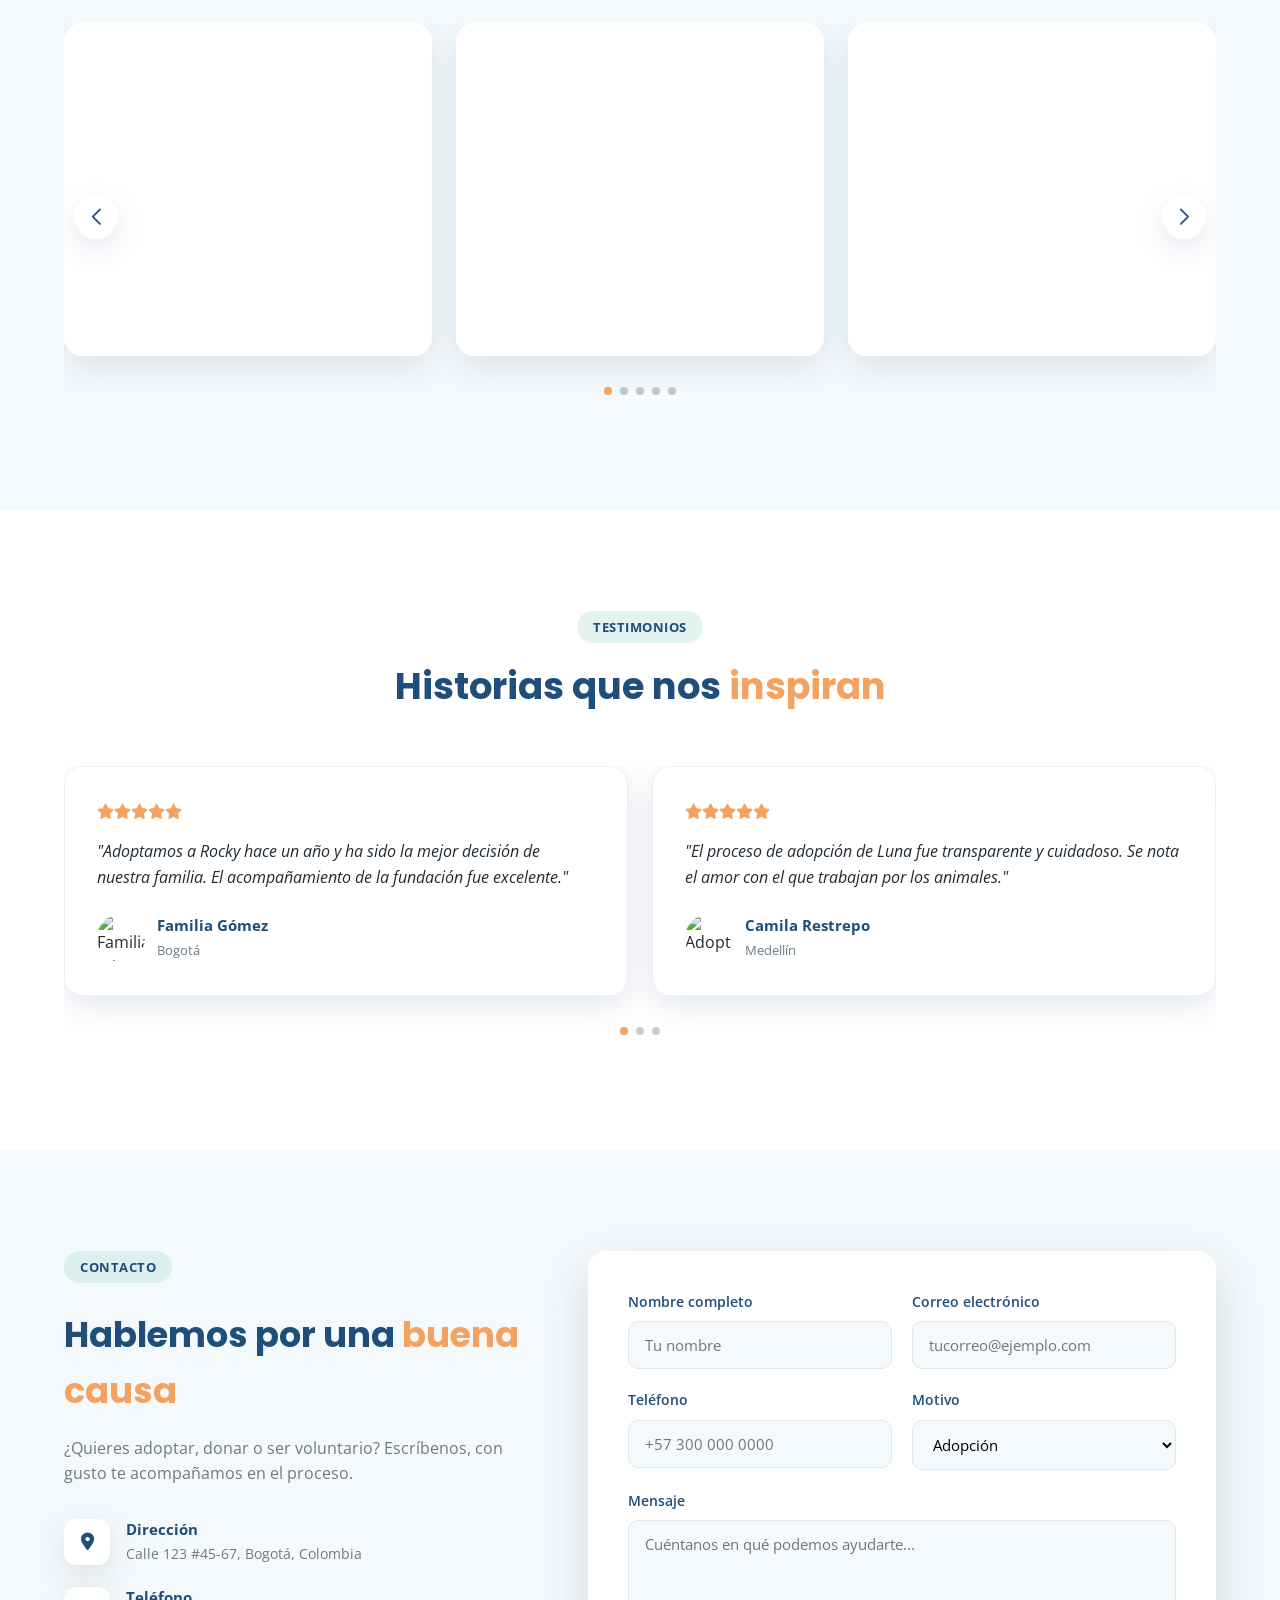
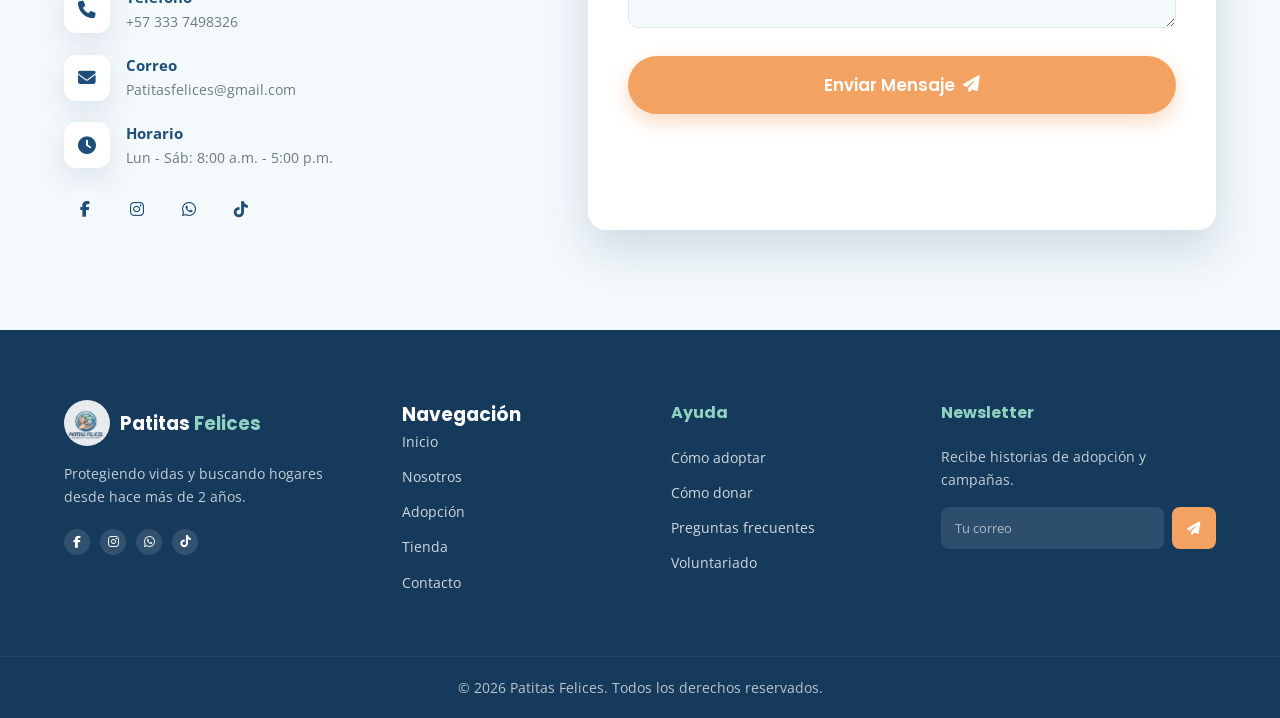
==== commit 8b3cc2f0: "Imagenes arregladas" ====
--- a/index.html
+++ b/index.html
@@ -217,7 +217,7 @@
 
         <div class="swiper-slide">
           <div class="pet-card tilt-card">
-            <img src="https://placedog.net/420/320?id=6" alt="Max, perro en adopción" loading="lazy">
+            <img src="max.png" alt="Max, perro en adopción" loading="lazy">
             <span class="pet-tag">Urgente</span>
             <div class="pet-info">
               <h3>Max</h3>
@@ -229,7 +229,7 @@
 
         <div class="swiper-slide">
           <div class="pet-card tilt-card">
-            <img src="https://placekitten.com/420/320?image=9" alt="Mimi, gata en adopción" loading="lazy">
+            <img src="siames.png" alt="Mimi, gata en adopción" loading="lazy">
             <span class="pet-tag">Disponible</span>
             <div class="pet-info">
               <h3>Mimi</h3>
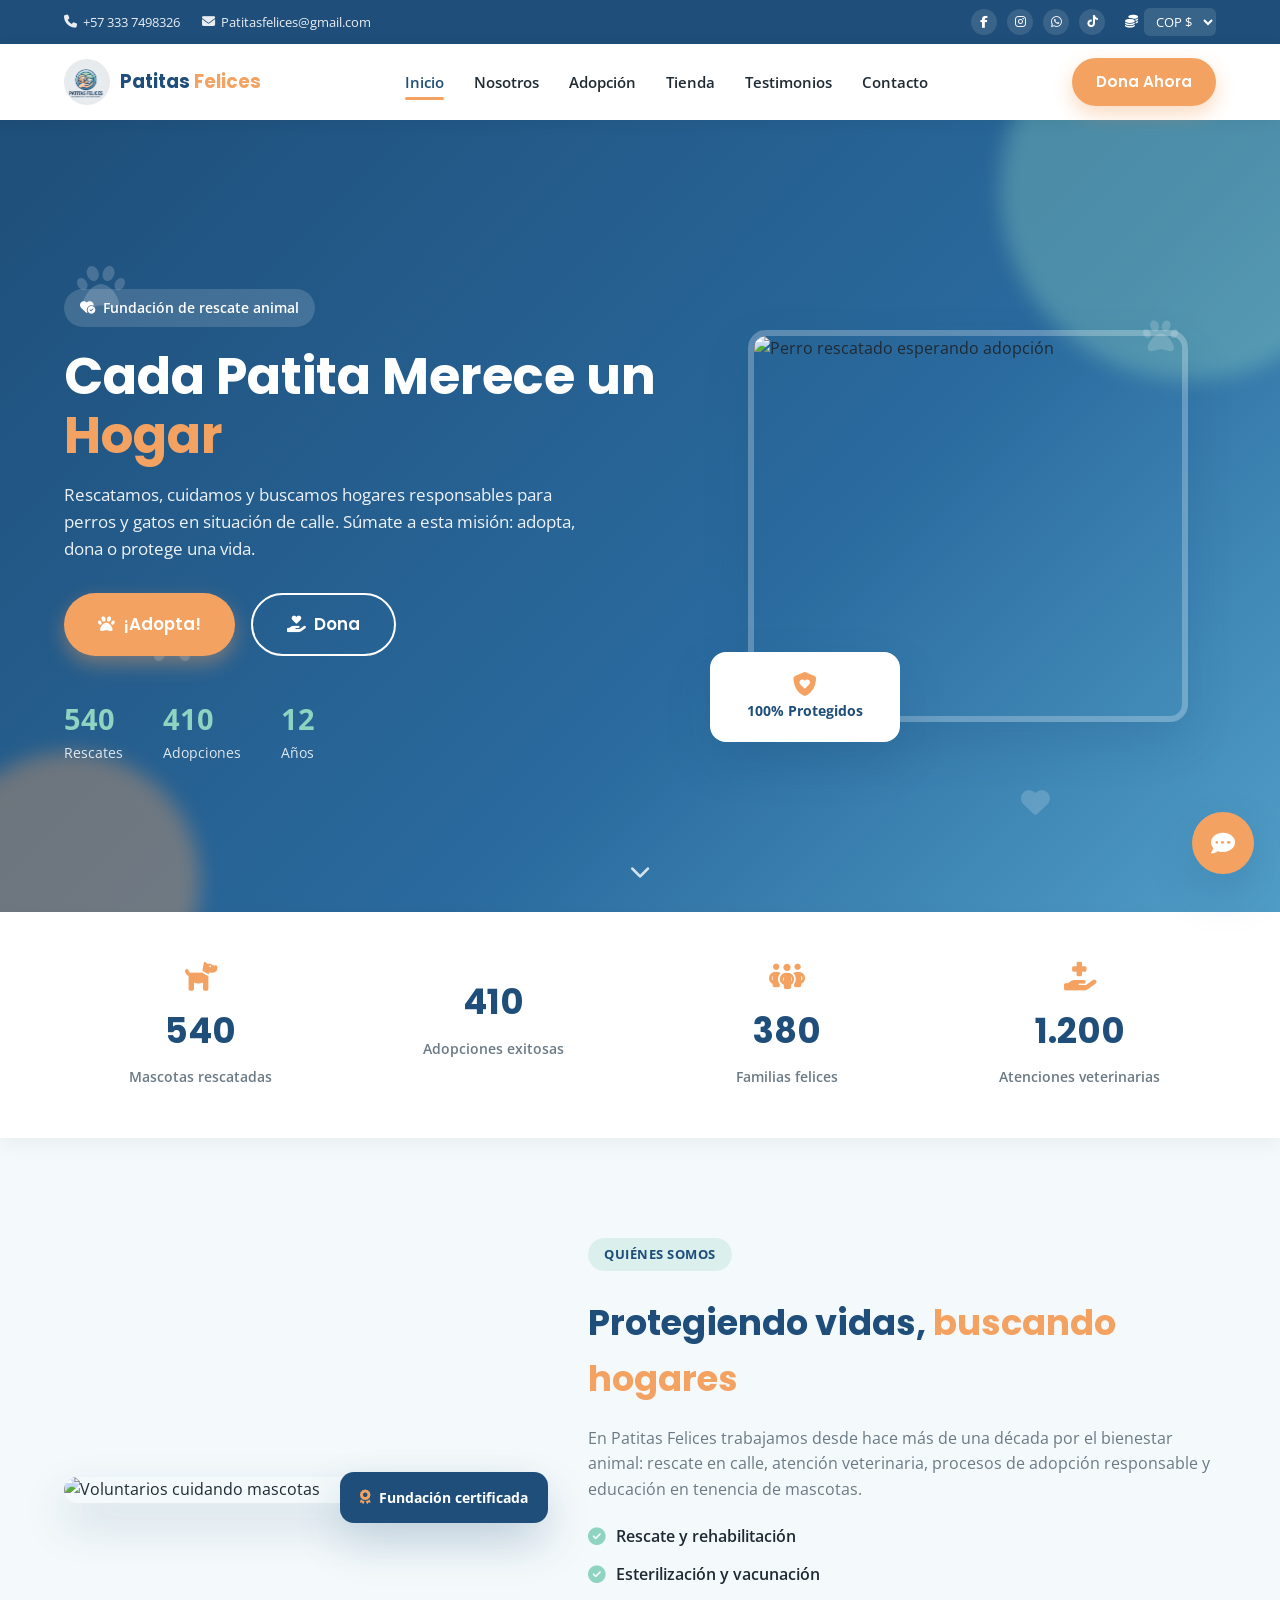
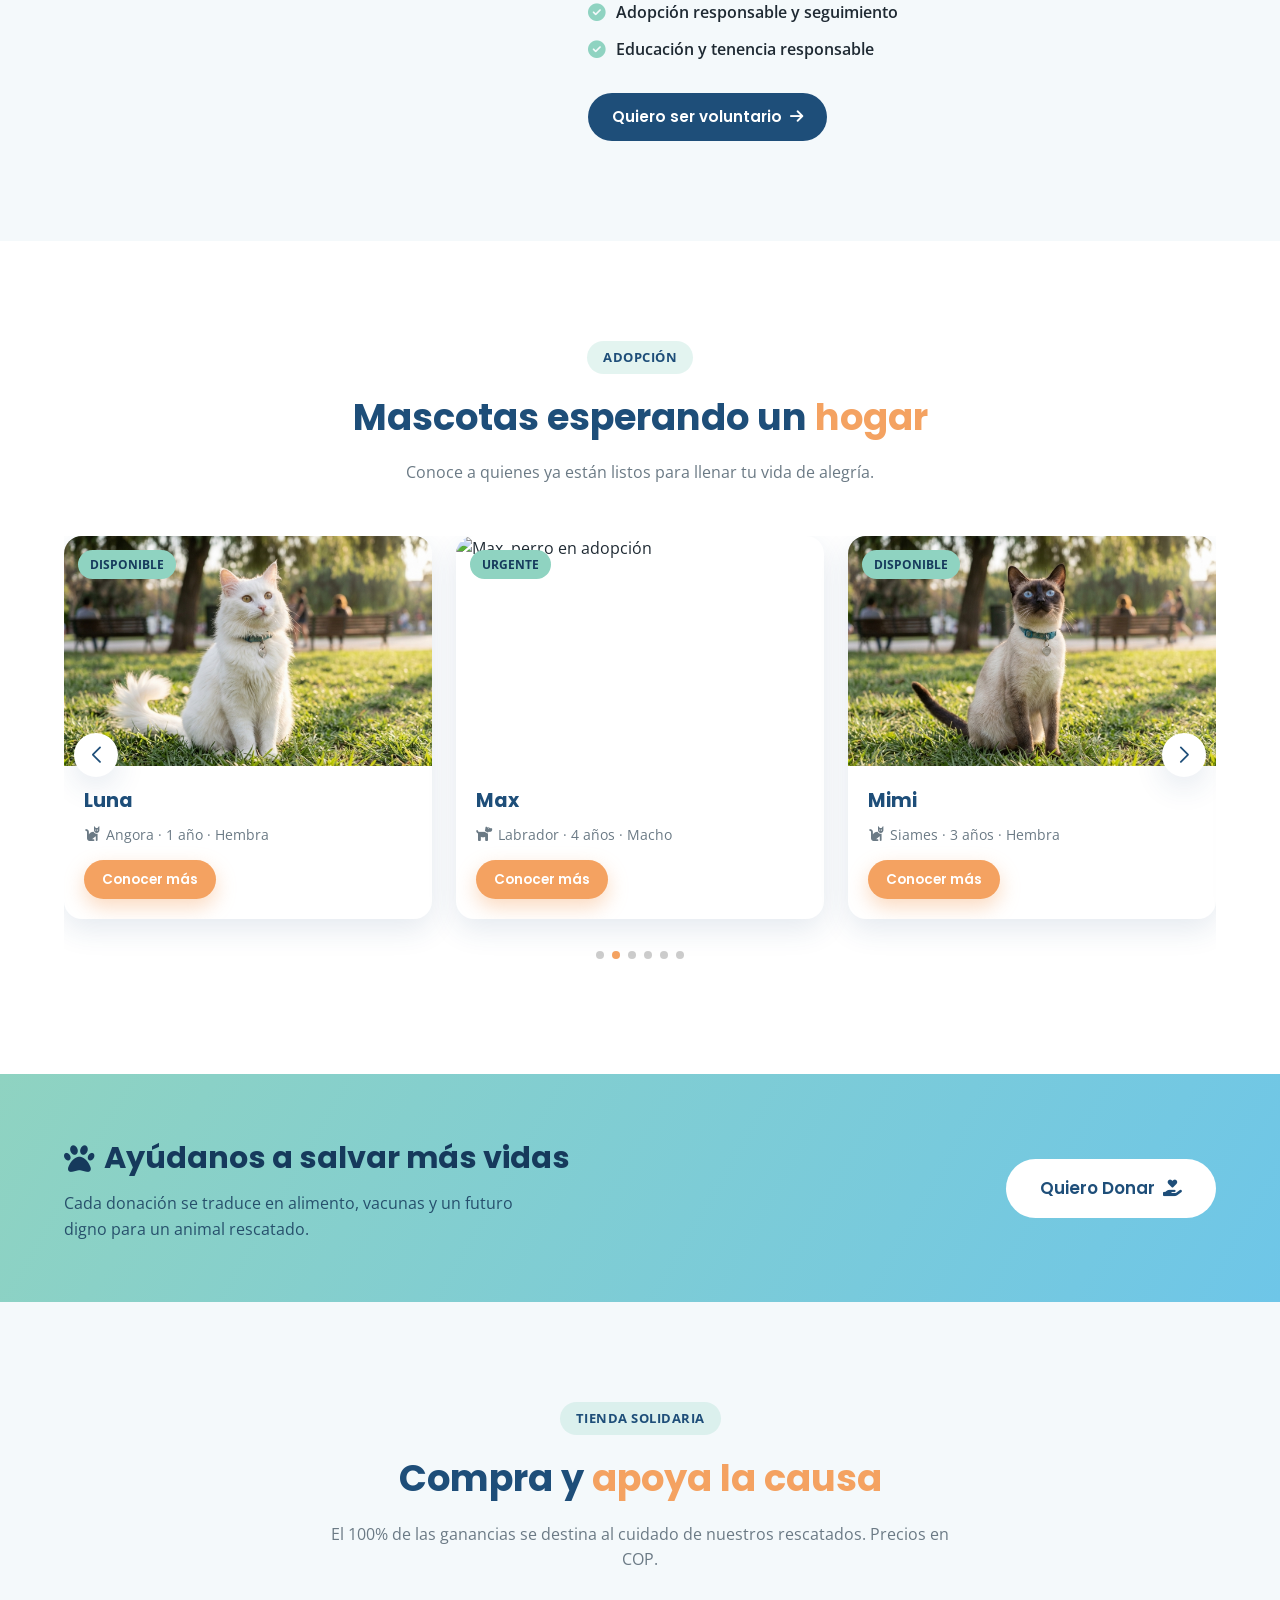
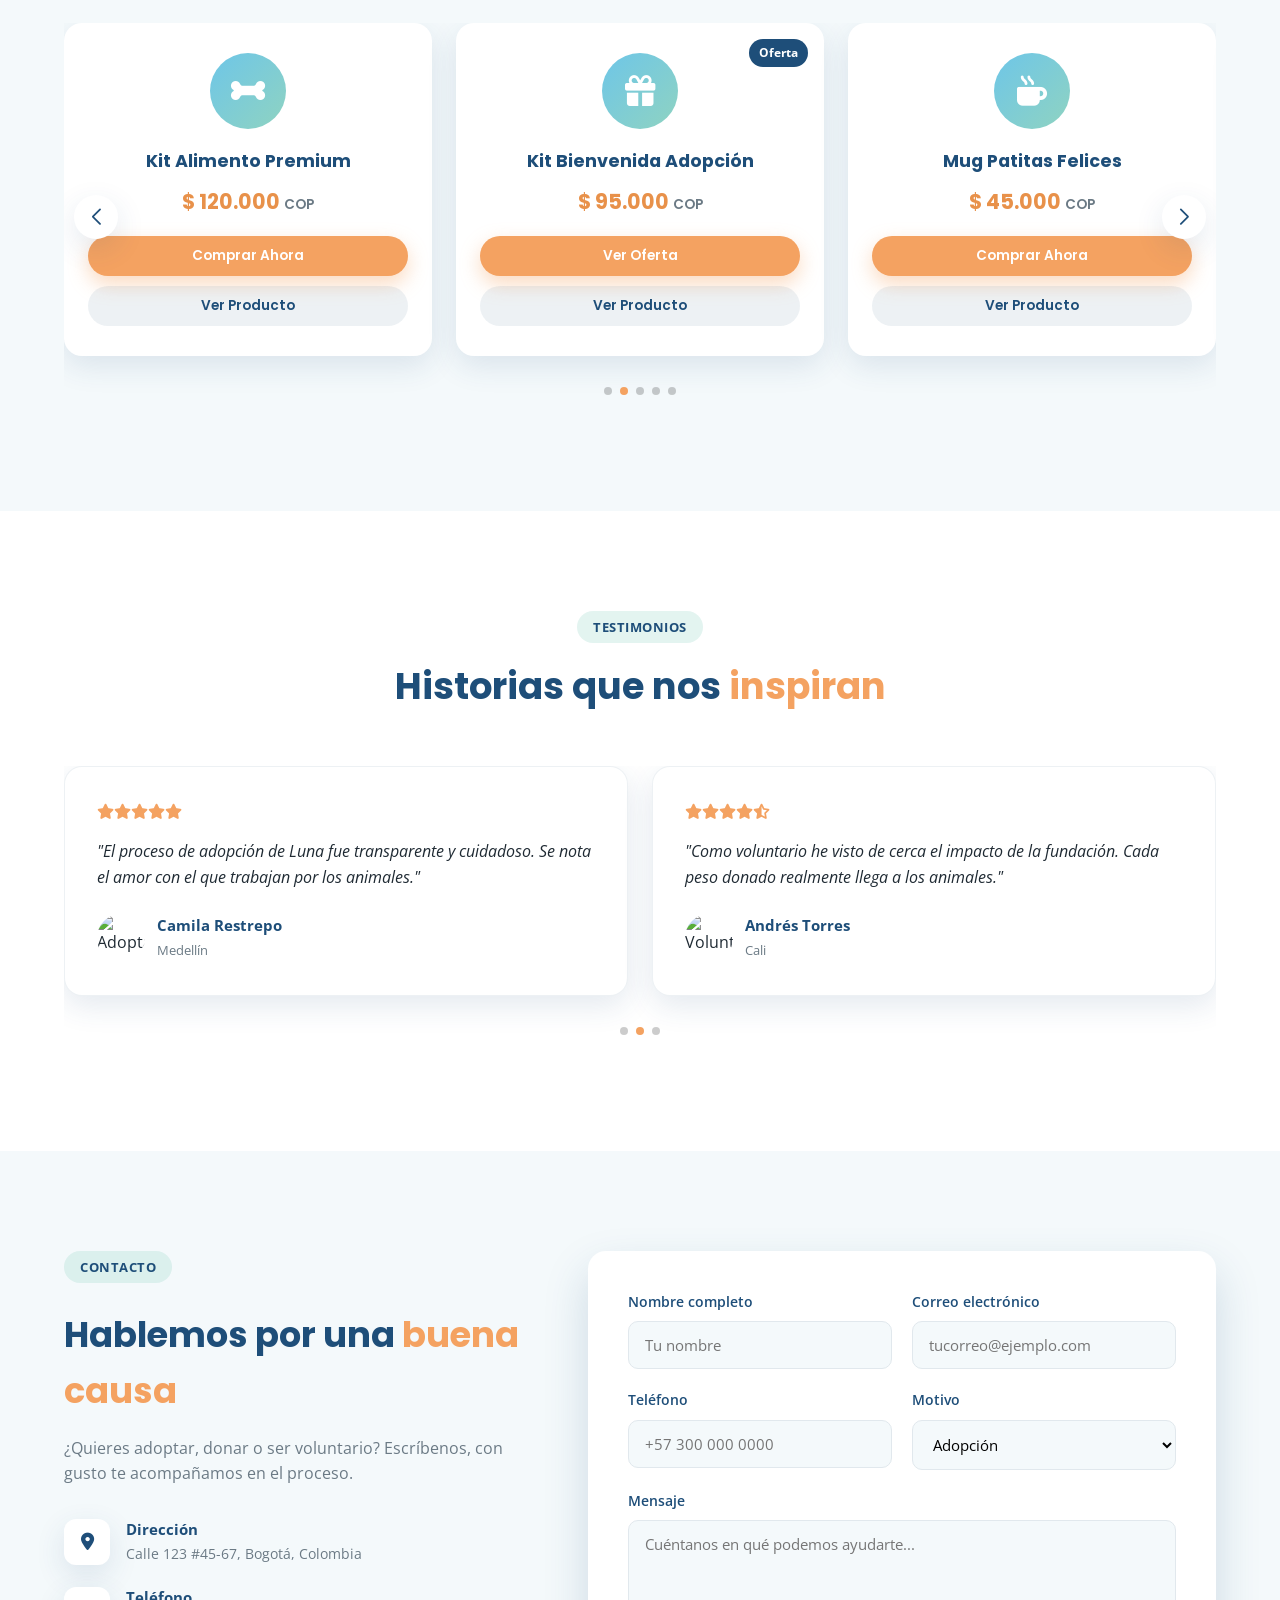
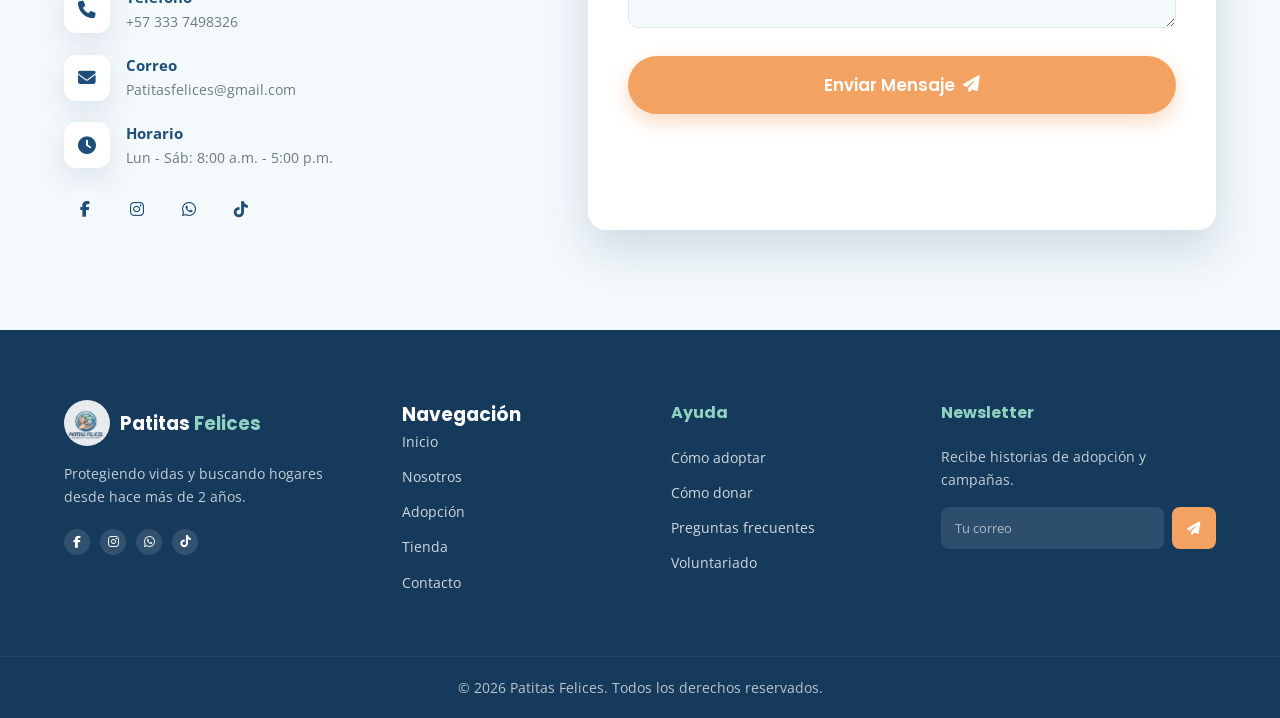
==== commit 51047cce: "Agrego instagram y modifico imagenes" ====
--- a/index.html
+++ b/index.html
@@ -393,7 +393,7 @@
             <div class="stars"><i class="fa-solid fa-star"></i><i class="fa-solid fa-star"></i><i class="fa-solid fa-star"></i><i class="fa-solid fa-star"></i><i class="fa-solid fa-star"></i></div>
             <p>"El proceso de adopción de Luna fue transparente y cuidadoso. Se nota el amor con el que trabajan por los animales."</p>
             <div class="testimonial-author">
-              <img src="señora en la playa.png" alt="Adoptante">
+              <img src="señora.png" alt="Adoptante">
               <div><strong>Camila Restrepo</strong><span>Medellín</span></div>
             </div>
           </div>
@@ -493,7 +493,7 @@
     <i class="fa-brands fa-facebook-f"></i>
   </a>
 
-  <a href="https://www.instagram.com/TU_USUARIO" target="_blank" aria-label="Instagram">
+  <a href="https://www.instagram.com/patitasfelices.oficial.co" target="_blank" aria-label="Instagram">
     <i class="fa-brands fa-instagram"></i>
   </a>
 
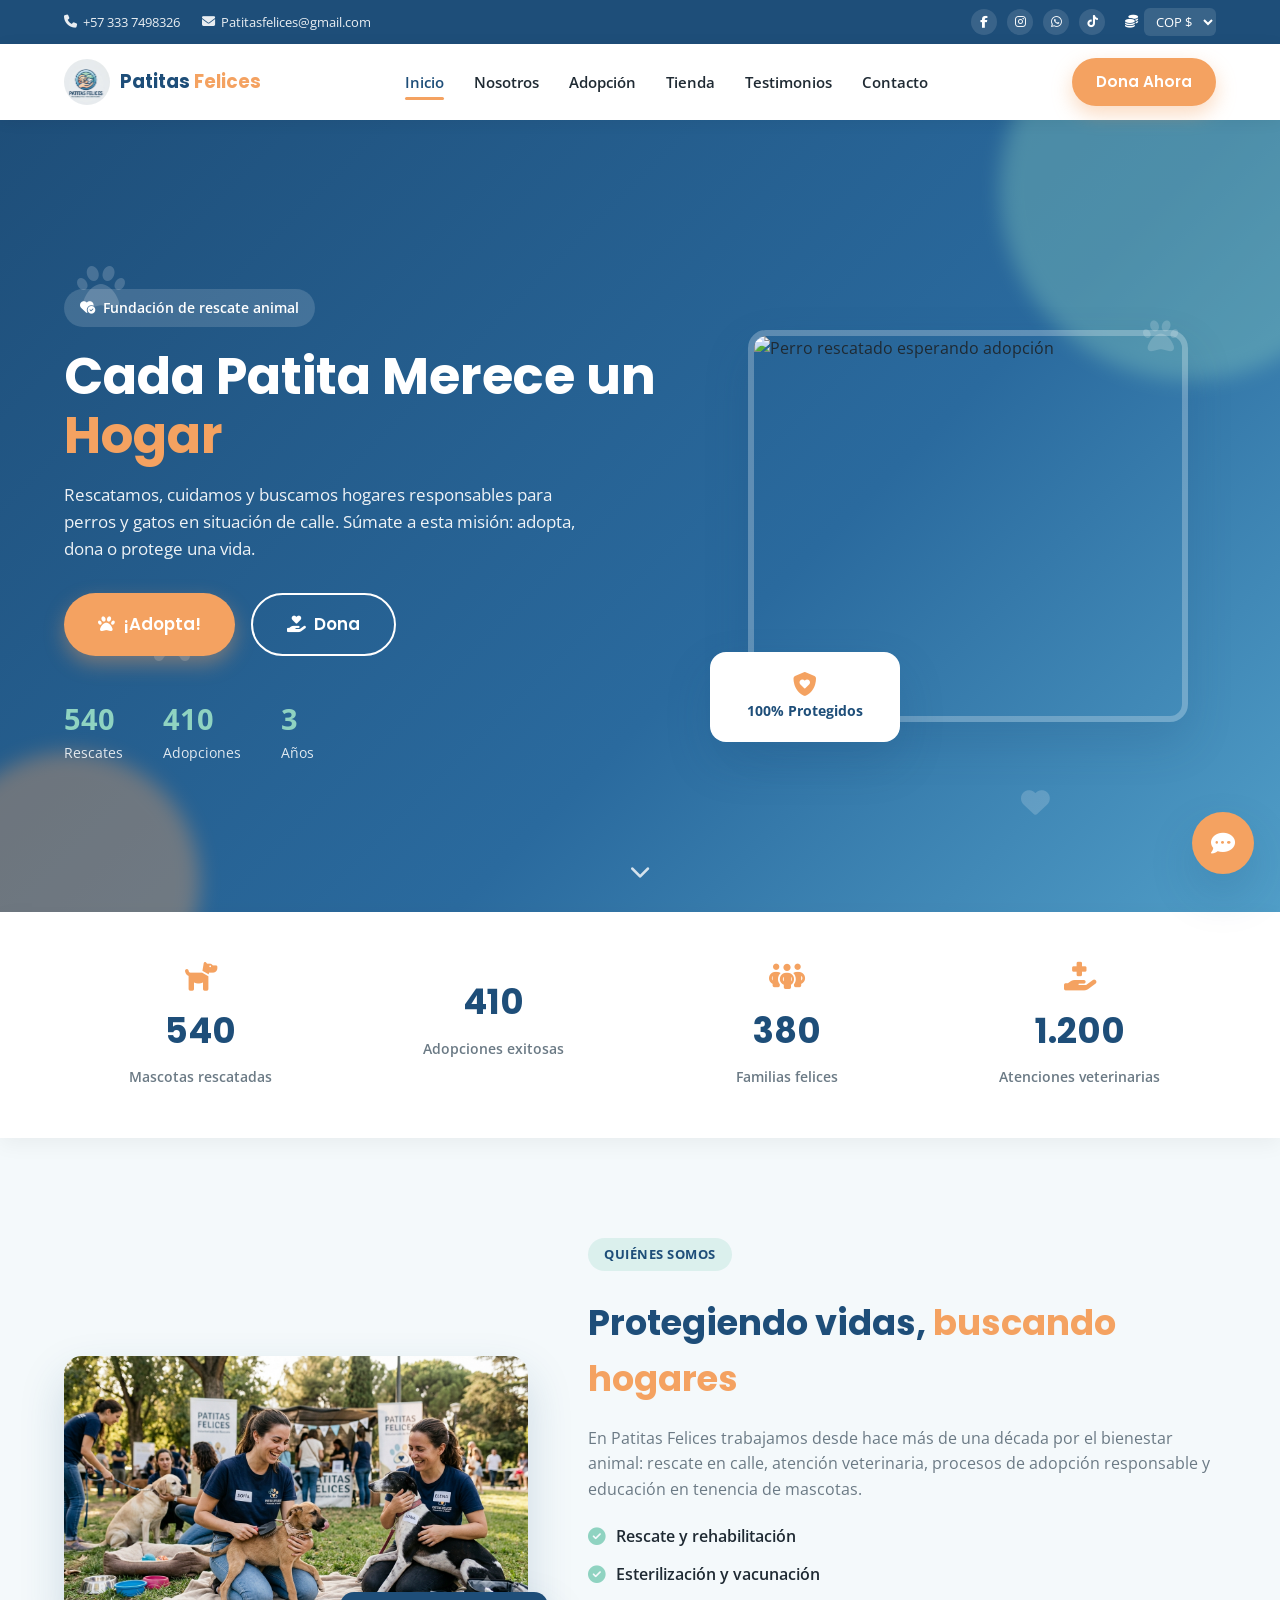
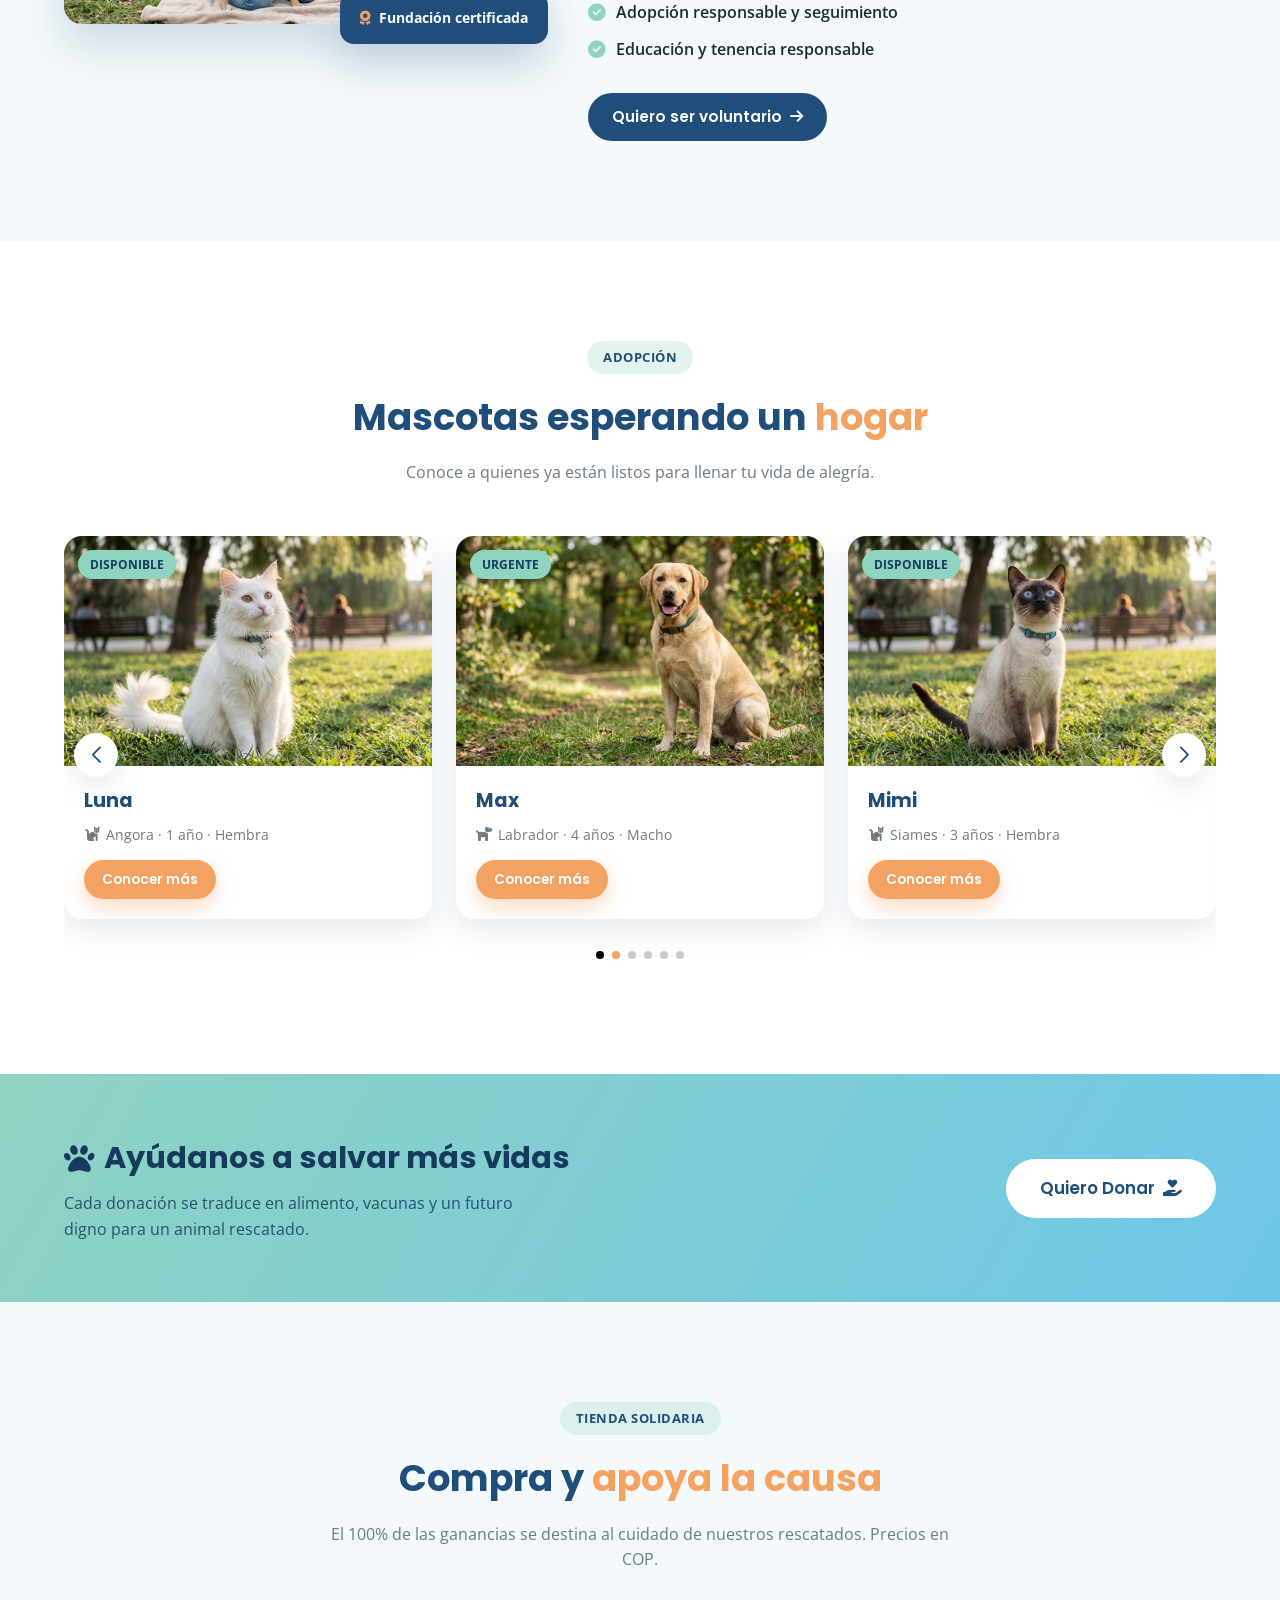
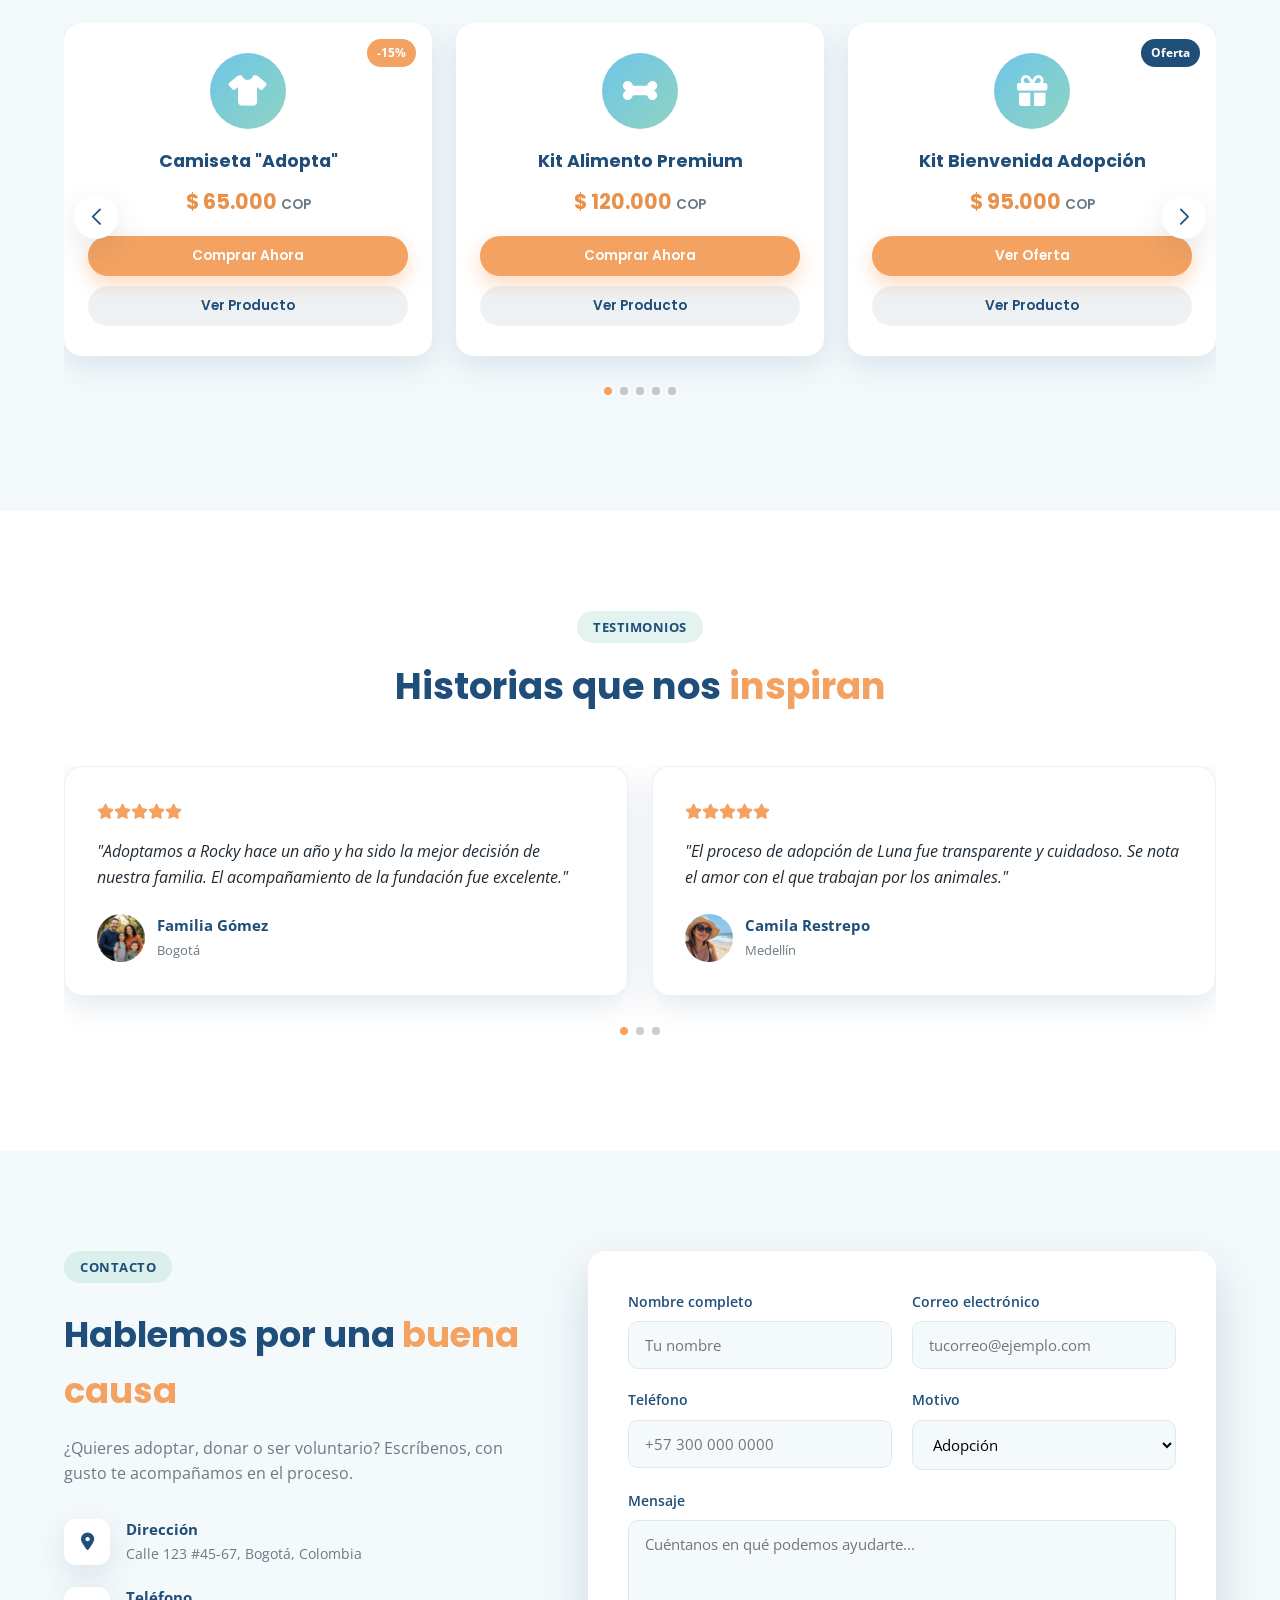
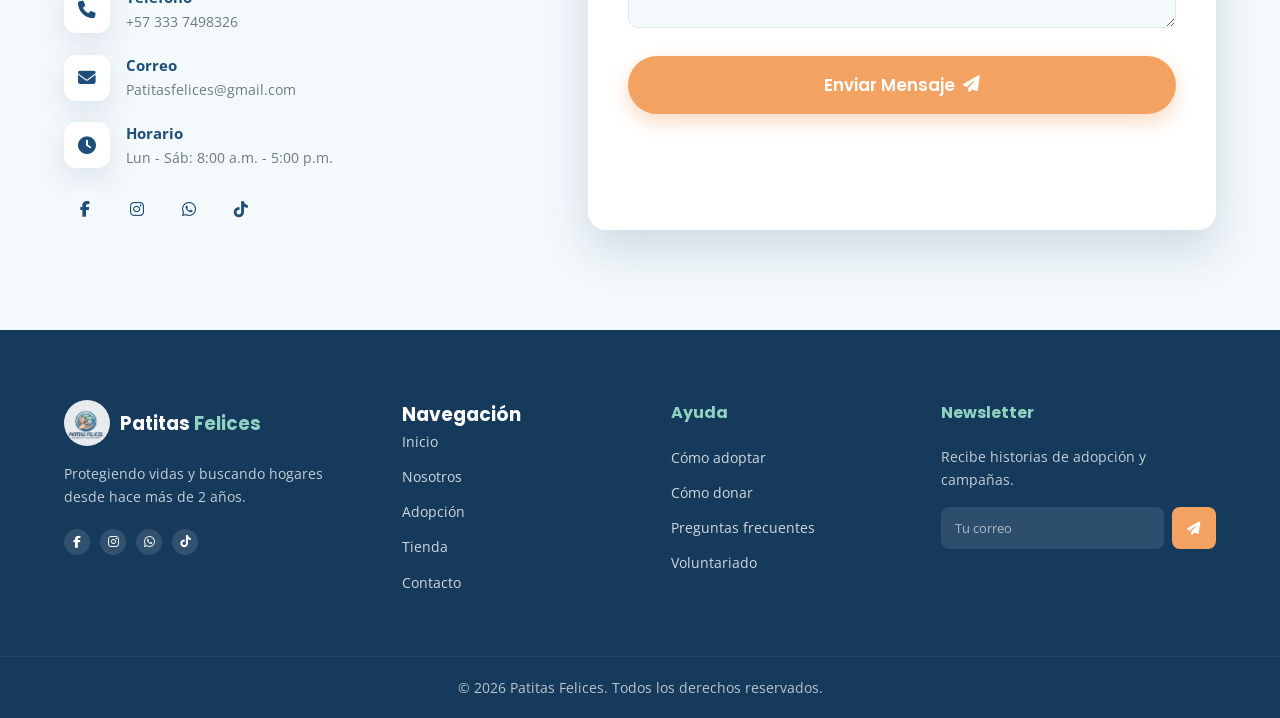
==== commit 30a799c0: "Añadi imagenes" ====
--- a/index.html
+++ b/index.html
@@ -104,7 +104,7 @@
       <div class="hero-mini-stats">
         <div><strong data-count="540">0</strong><span>Rescates</span></div>
         <div><strong data-count="410">0</strong><span>Adopciones</span></div>
-        <div><strong data-count="12">0</strong><span>Años</span></div>
+        <div><strong data-count="3">0</strong><span>Años</span></div>
       </div>
     </div>
 
@@ -161,7 +161,7 @@
 <section class="about" id="nosotros">
   <div class="container about-grid">
     <div class="about-visual" data-aos="zoom-in">
-      <img src="https://placedog.net/560/620?id=15" alt="Voluntarios cuidando mascotas" loading="lazy">
+      <img src="rescatando.png" alt="Voluntarios cuidando mascotas" loading="lazy">
       <div class="about-badge"><i class="fa-solid fa-award"></i> Fundación certificada</div>
     </div>
     <div class="about-text" data-aos="fade-left">
@@ -382,7 +382,7 @@
             <div class="stars"><i class="fa-solid fa-star"></i><i class="fa-solid fa-star"></i><i class="fa-solid fa-star"></i><i class="fa-solid fa-star"></i><i class="fa-solid fa-star"></i></div>
             <p>"Adoptamos a Rocky hace un año y ha sido la mejor decisión de nuestra familia. El acompañamiento de la fundación fue excelente."</p>
             <div class="testimonial-author">
-              <img src="https://placedog.net/80/80?id=20" alt="Familia adoptante">
+              <img src="fanilia.jfif" alt="Familia adoptante">
               <div><strong>Familia Gómez</strong><span>Bogotá</span></div>
             </div>
           </div>
@@ -404,7 +404,7 @@
             <div class="stars"><i class="fa-solid fa-star"></i><i class="fa-solid fa-star"></i><i class="fa-solid fa-star"></i><i class="fa-solid fa-star"></i><i class="fa-solid fa-star-half-stroke"></i></div>
             <p>"Como voluntario he visto de cerca el impacto de la fundación. Cada peso donado realmente llega a los animales."</p>
             <div class="testimonial-author">
-              <img src="https://placedog.net/80/80?id=25" alt="Voluntario">
+              <img src="Andres.jfif" alt="Voluntario">
               <div><strong>Andrés Torres</strong><span>Cali</span></div>
             </div>
           </div>
